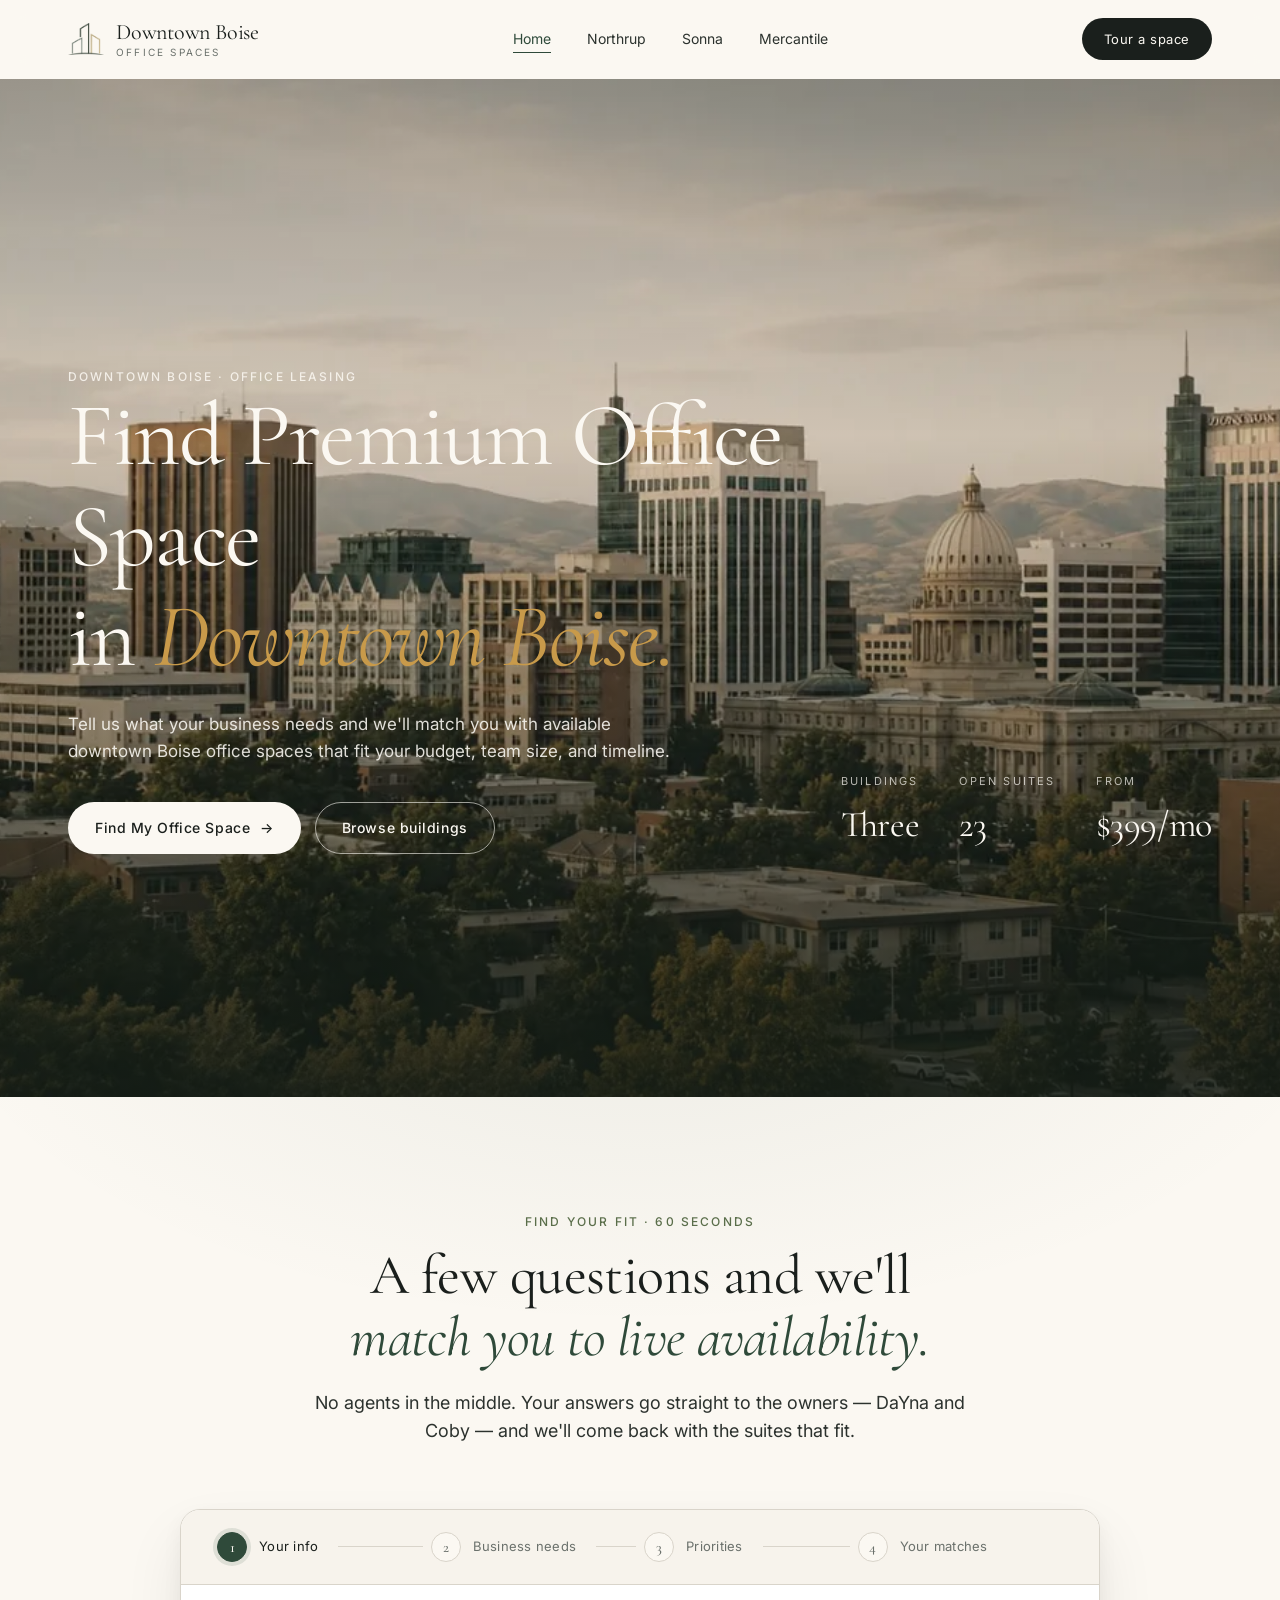
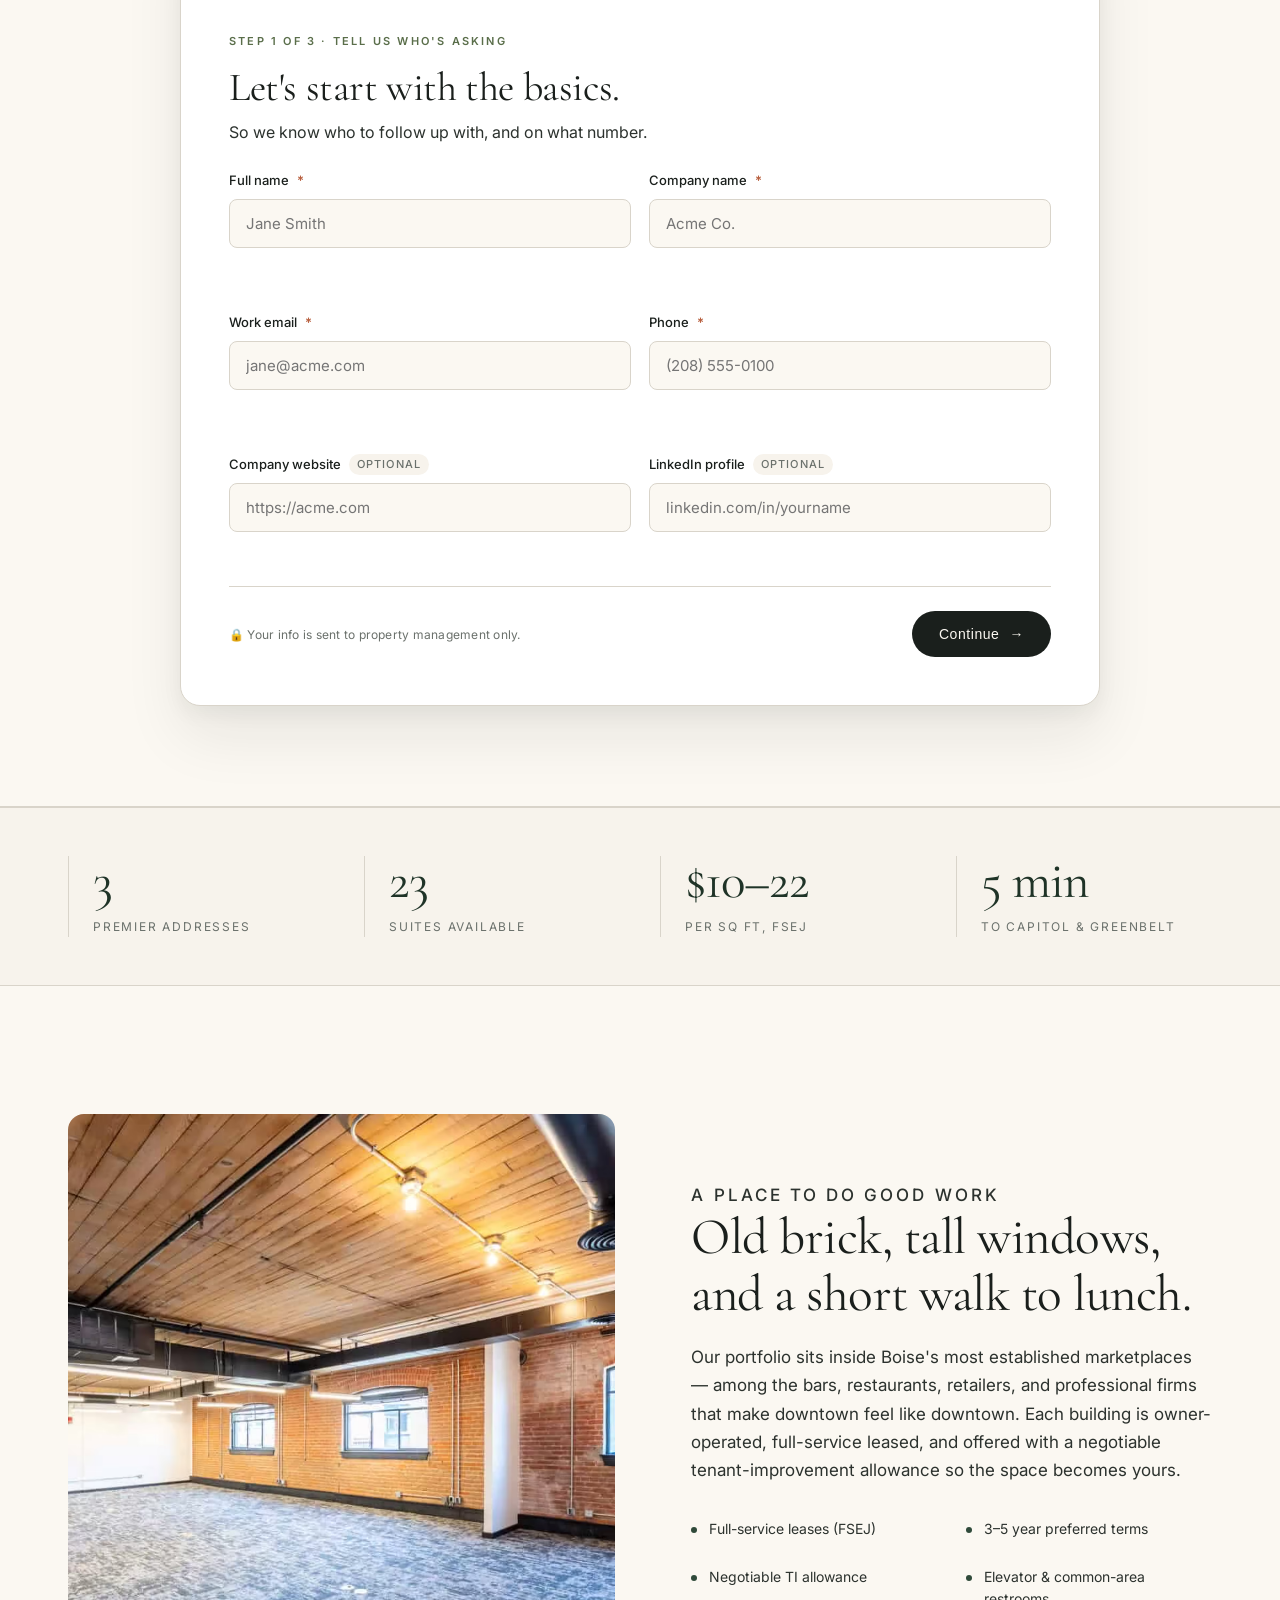
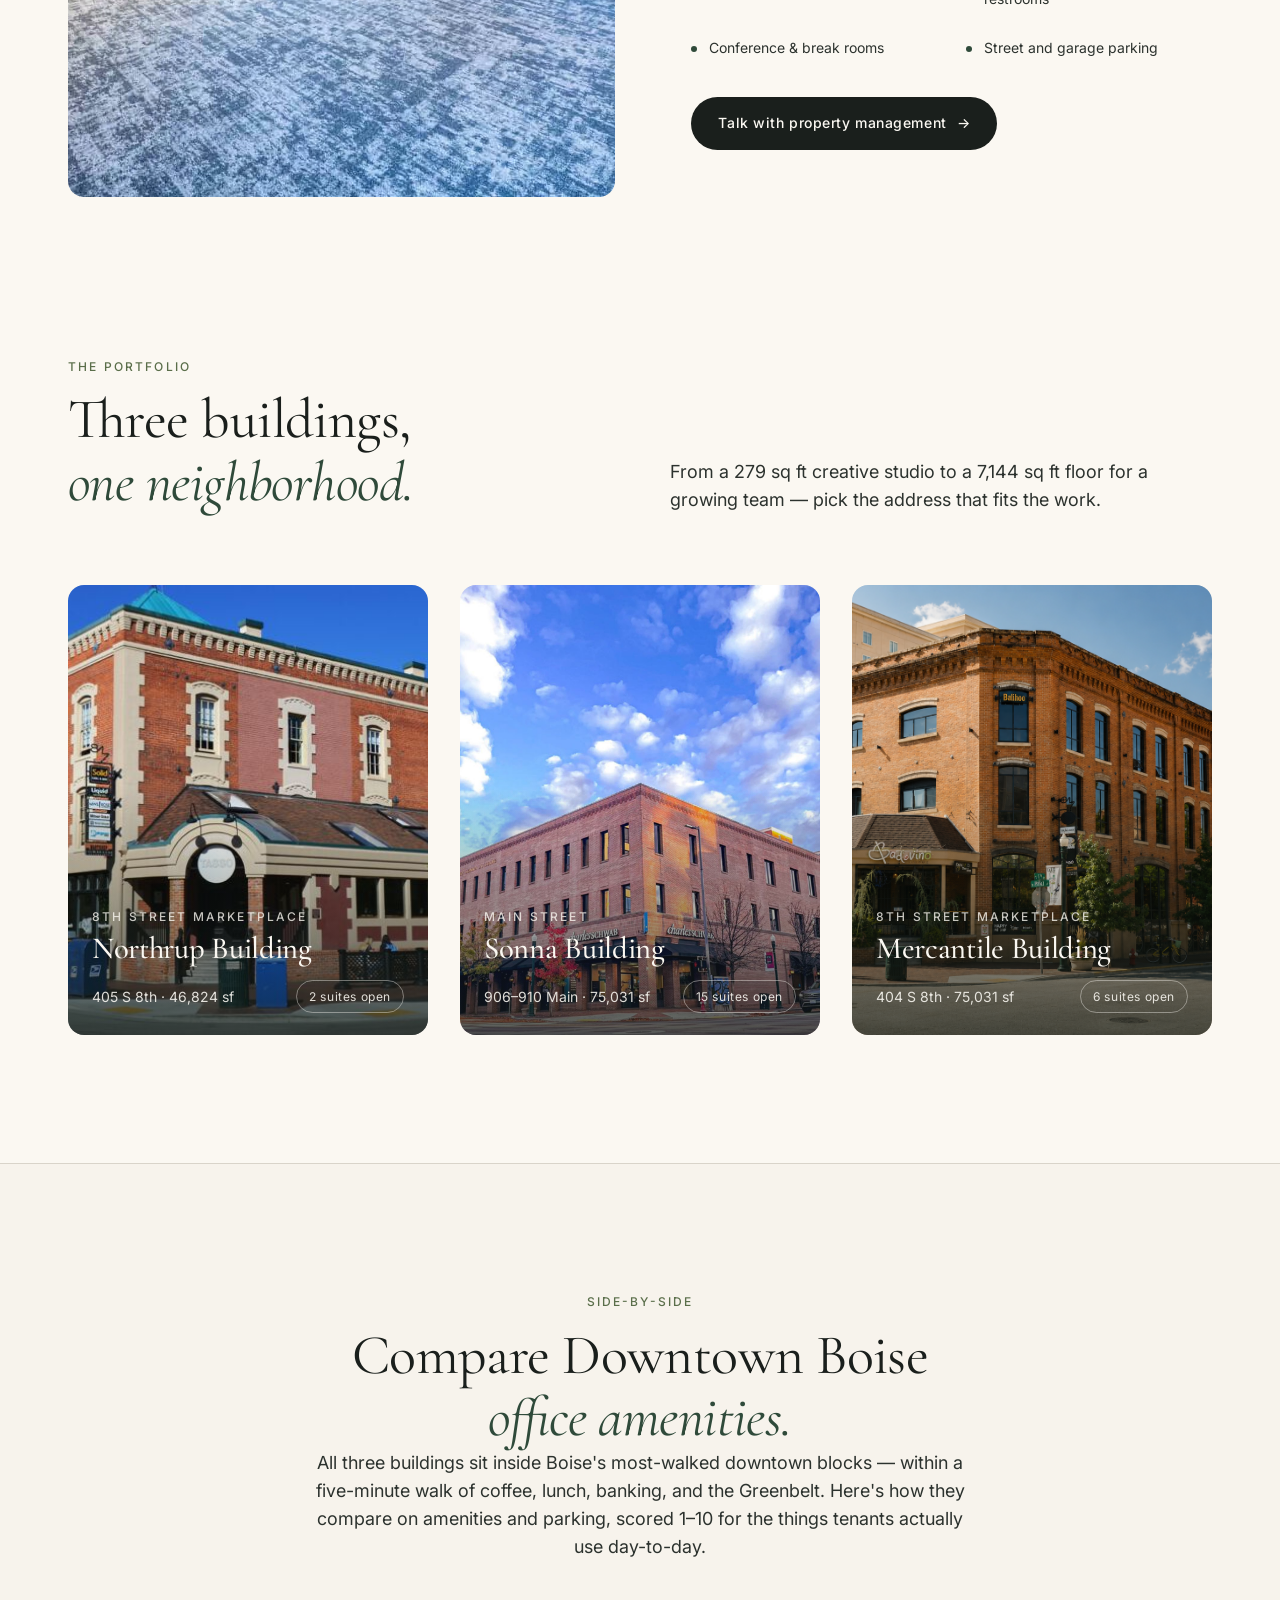
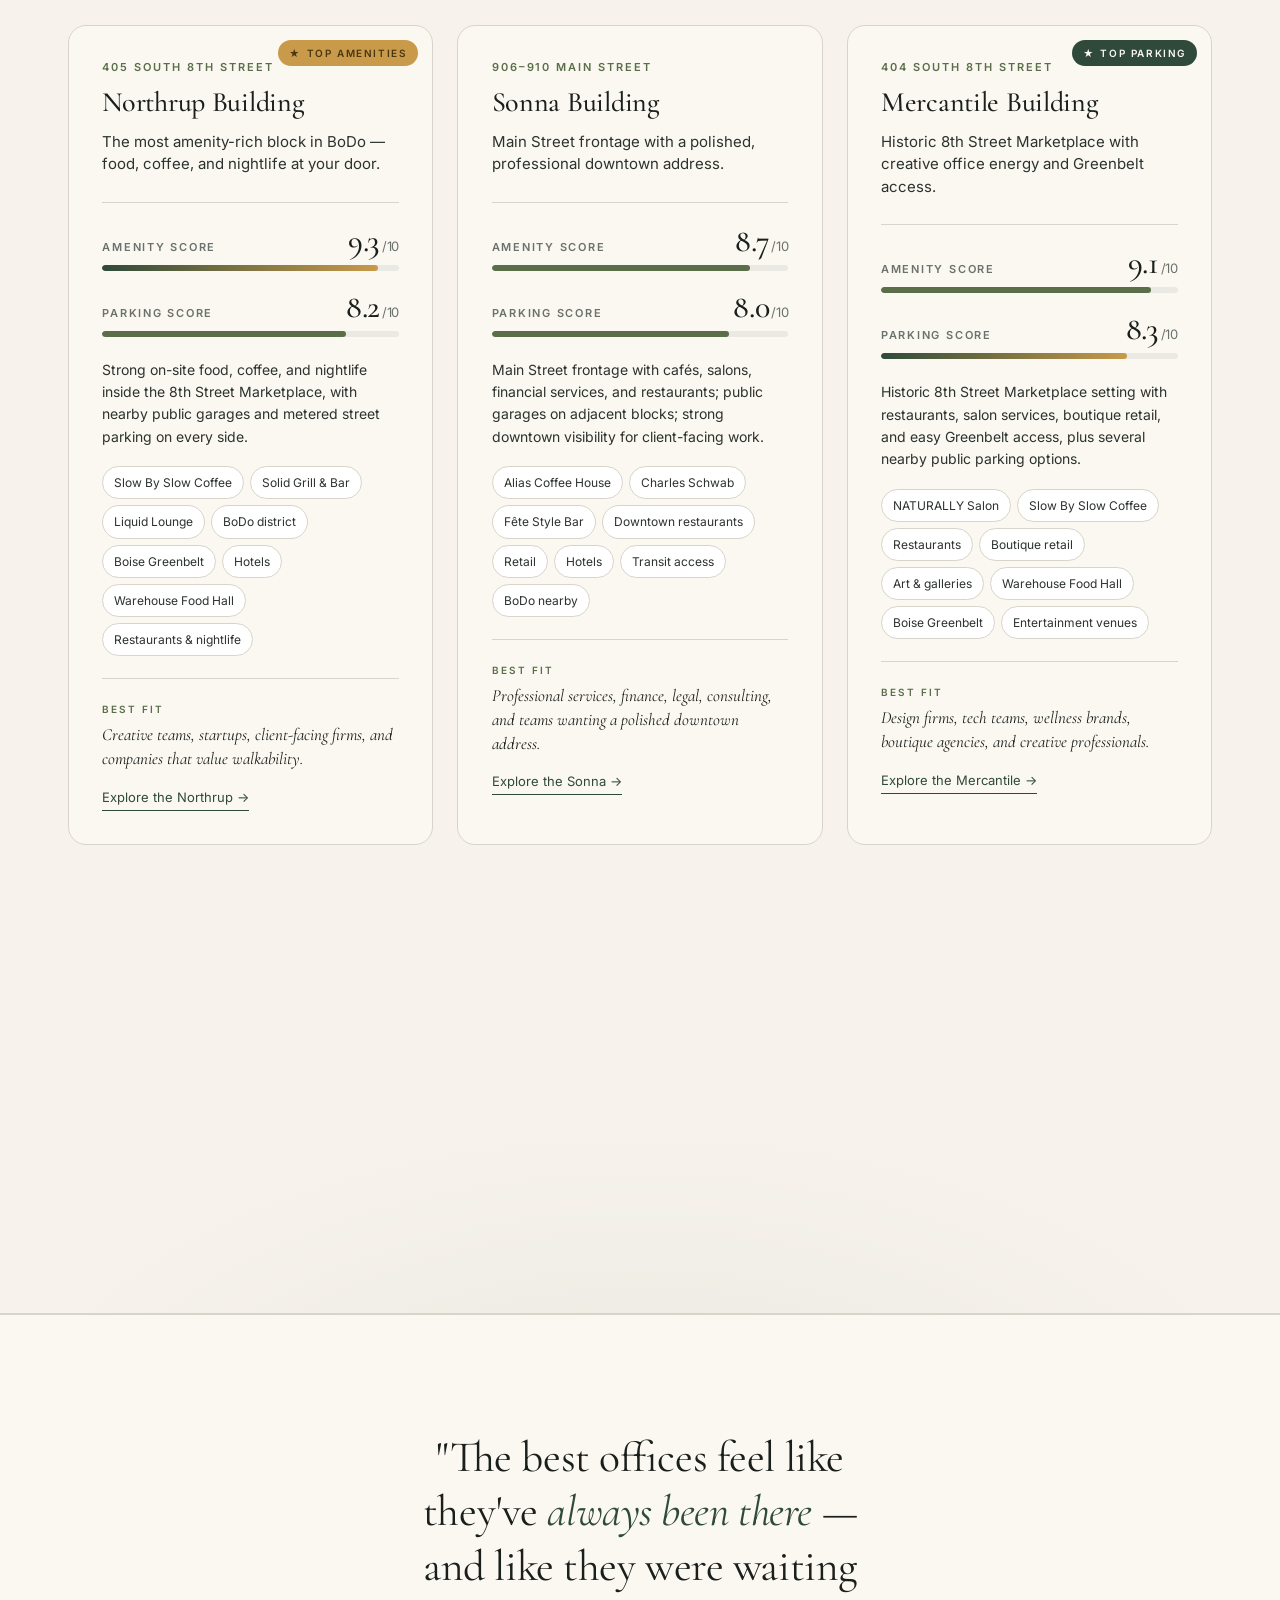
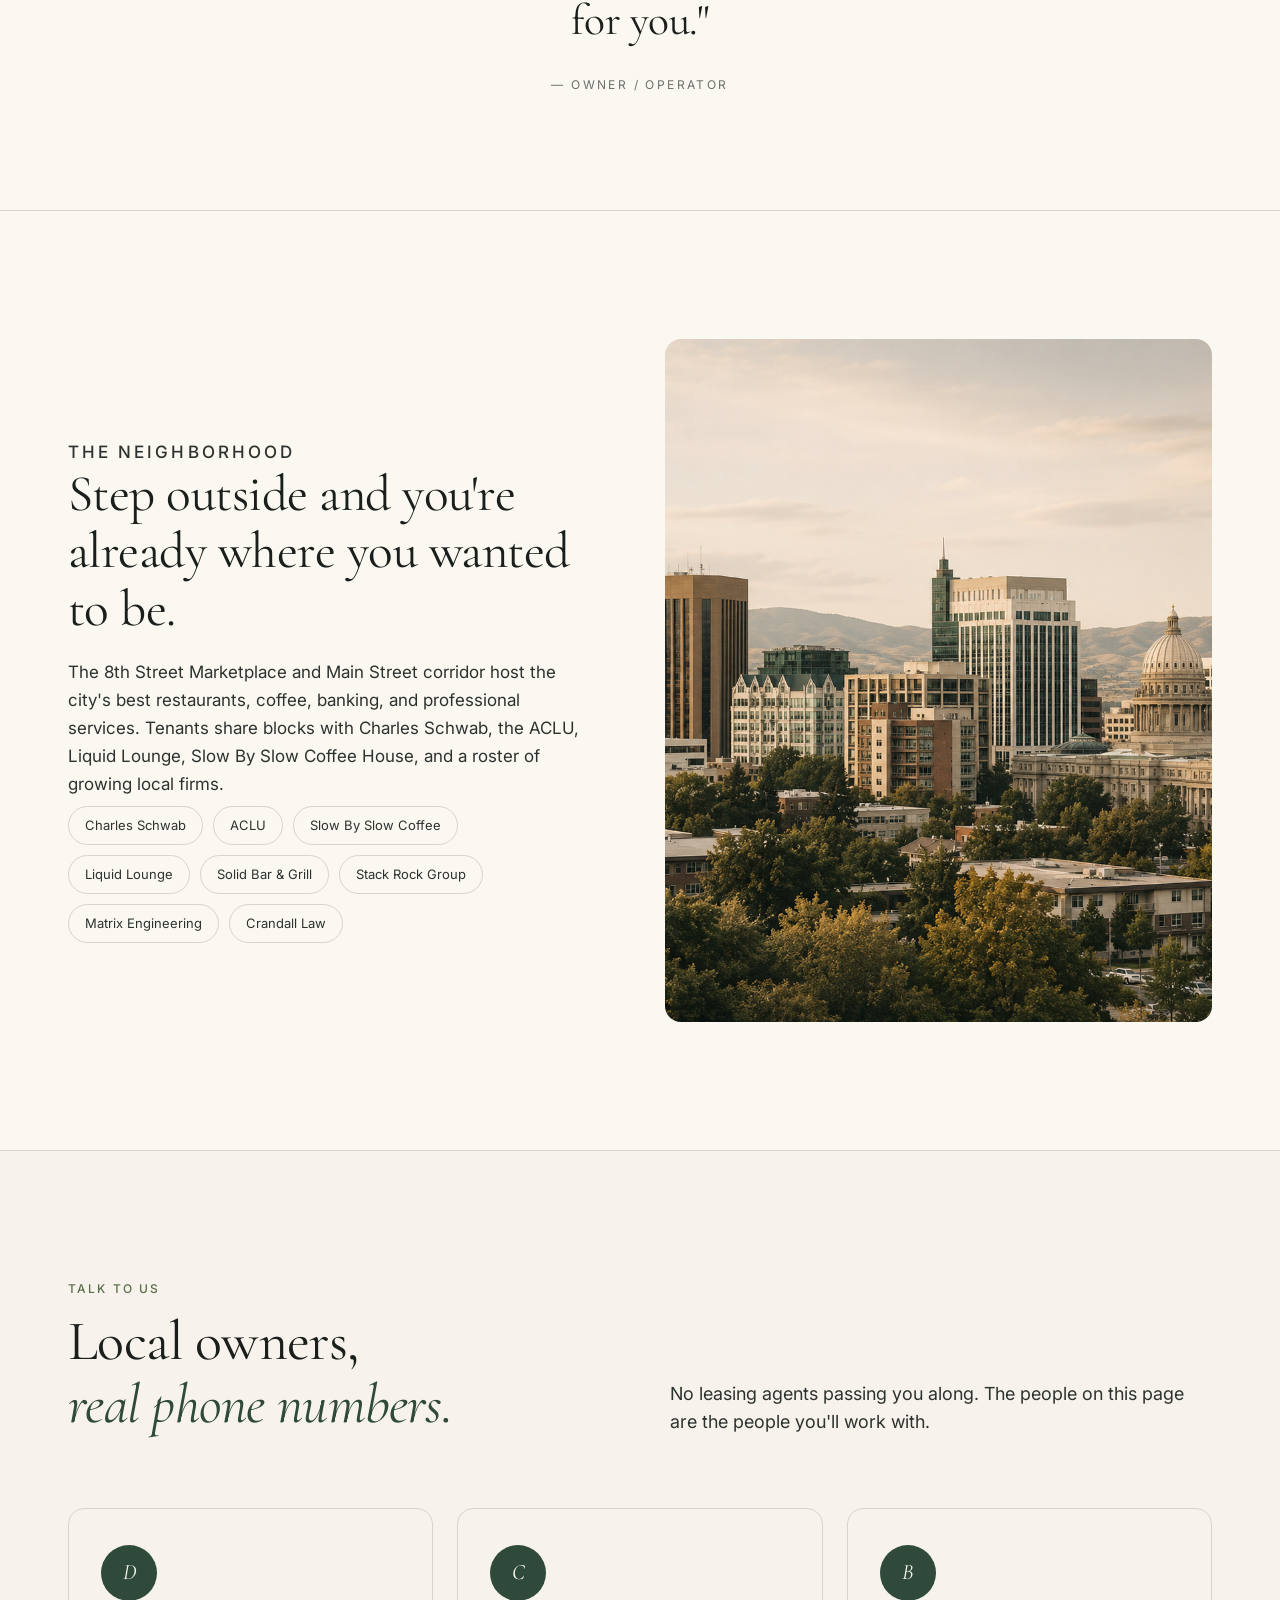
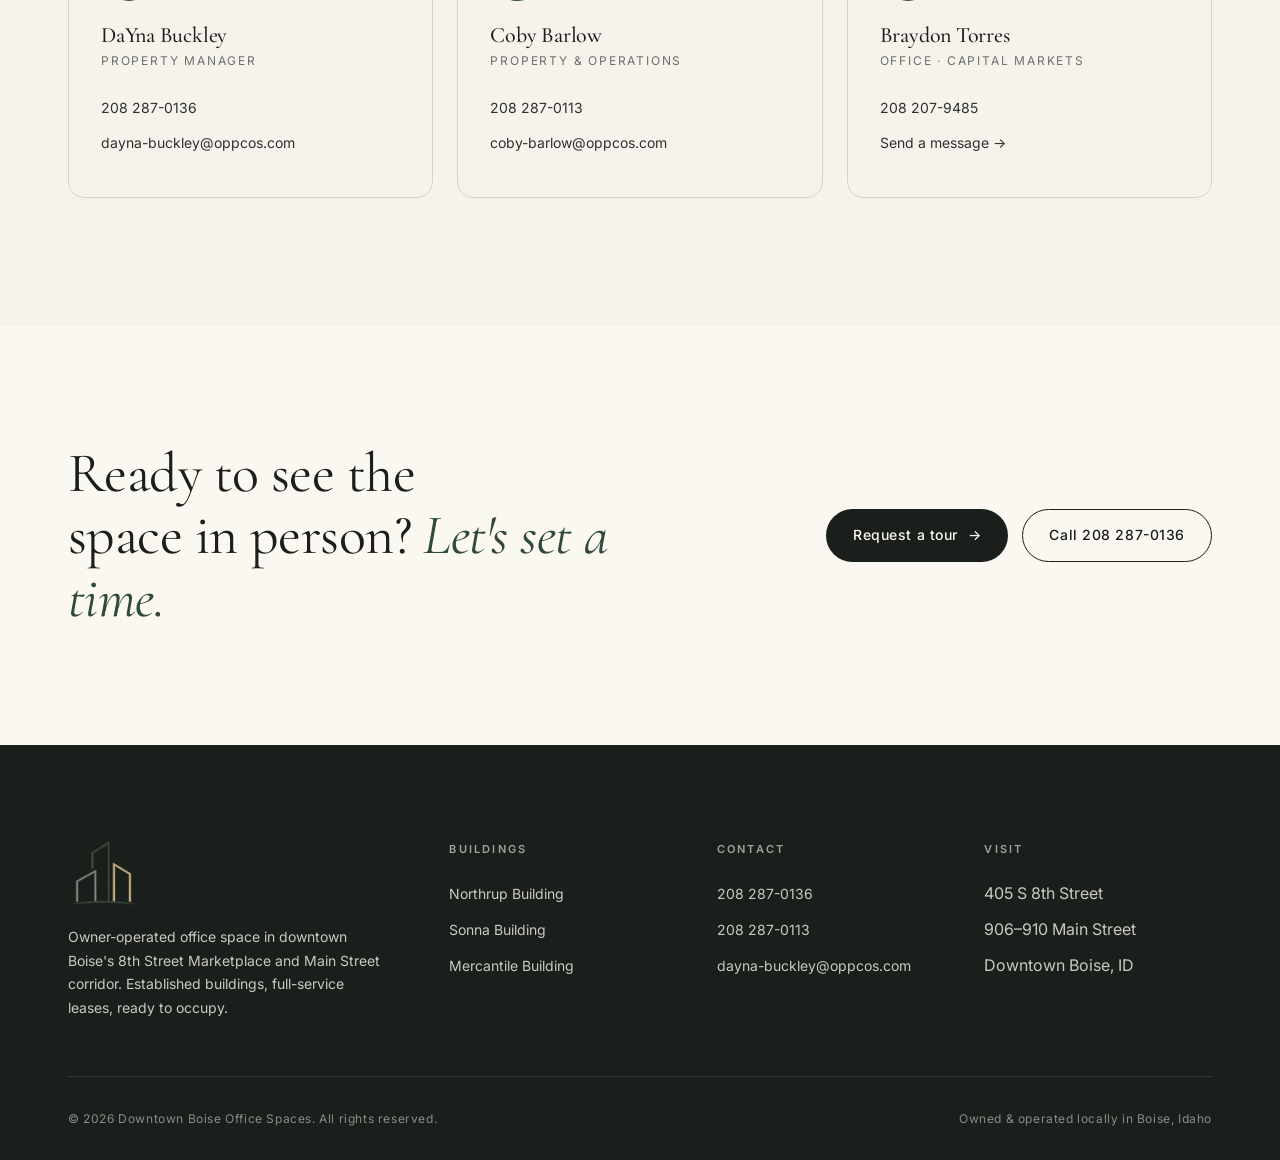
==== index.html @ 98315b89 "Footer logo: swap wordmark for three-building Icon mark Updates all 5 pages to use Icon.png in the f" ====
<!doctype html>
<html lang="en">
<head>
<meta charset="utf-8" />
<meta name="viewport" content="width=device-width, initial-scale=1" />
<!-- Google Tag Manager -->
<script>(function(w,d,s,l,i){w[l]=w[l]||[];w[l].push({'gtm.start':
new Date().getTime(),event:'gtm.js'});var f=d.getElementsByTagName(s)[0],
j=d.createElement(s),dl=l!='dataLayer'?'&l='+l:'';j.async=true;j.src=
'https://www.googletagmanager.com/gtm.js?id='+i+dl;f.parentNode.insertBefore(j,f);
})(window,document,'script','dataLayer','GTM-NM59DJMZ');</script>
<!-- End Google Tag Manager -->
<title>Find Premium Office Space in Downtown Boise</title>
<meta name="description" content="Tell us what your business needs and we'll match you with available downtown Boise office spaces that fit your budget, team size, and timeline. Northrup, Sonna, and Mercantile Buildings." />
<link rel="preconnect" href="https://fonts.googleapis.com" />
<link rel="preconnect" href="https://fonts.gstatic.com" crossorigin />
<link href="https://fonts.googleapis.com/css2?family=Cormorant+Garamond:ital,wght@0,400;0,500;0,600;1,400;1,500&family=Inter:wght@400;500;600&display=swap" rel="stylesheet" />
<link rel="stylesheet" href="styles.css" />
<link rel="icon" type="image/png" href="Brand%20Assets/Icon.png" />
<link rel="apple-touch-icon" href="Brand%20Assets/Icon.png" />
</head>
<body>
<!-- Google Tag Manager (noscript) -->
<noscript><iframe src="https://www.googletagmanager.com/ns.html?id=GTM-NM59DJMZ"
height="0" width="0" style="display:none;visibility:hidden"></iframe></noscript>
<!-- End Google Tag Manager (noscript) -->

<header class="nav" id="nav">
  <div class="container nav-inner">
    <a class="brand" href="index.html" aria-label="Downtown Boise Office Spaces — home">
      <img class="brand-icon" src="Brand%20Assets/Icon.png" alt="" />
      <span class="brand-text">
        Downtown Boise
        <small>Office Spaces</small>
      </span>
    </a>
    <nav>
      <ul class="nav-links">
        <li><a href="index.html" class="active">Home</a></li>
        <li><a href="northrup.html">Northrup</a></li>
        <li><a href="sonna.html">Sonna</a></li>
        <li><a href="mercantile.html">Mercantile</a></li>
      </ul>
    </nav>
    <a class="nav-cta" href="contact.html">Tour a space</a>
    <button class="nav-toggle" aria-label="Toggle menu" id="navToggle"><span></span></button>
  </div>
</header>

<!-- Hero -->
<section class="hero" aria-label="Introduction" data-frame-count="192">
  <canvas class="hero-canvas" id="heroCanvas" aria-hidden="true"></canvas>
  <div class="hero-overlay" aria-hidden="true"></div>
  <div class="container hero-inner">
    <p class="eyebrow reveal">Downtown Boise · Office Leasing</p>
    <h1 class="display reveal delay-1">Find Premium Office Space<br>in <em>Downtown Boise.</em></h1>
    <p class="hero-lede reveal delay-2">Tell us what your business needs and we'll match you with available downtown Boise office spaces that fit your budget, team size, and timeline.</p>
    <div class="hero-actions reveal delay-3">
      <a class="btn btn-light" href="#qualify" id="heroFindCta">Find My Office Space <span class="arrow">→</span></a>
      <a class="btn btn-ghost" style="color:var(--cream); border-color:rgba(251,248,242,.6);" href="#properties">Browse buildings</a>
    </div>
    <div class="hero-meta">
      <div class="hero-meta-item"><small>Buildings</small><strong>Three</strong></div>
      <div class="hero-meta-item"><small>Open suites</small><strong>23</strong></div>
      <div class="hero-meta-item"><small>From</small><strong>$399/mo</strong></div>
    </div>
  </div>
</section>

<!-- Qualification wizard -->
<section id="qualify" class="qualify" aria-label="Find your office space">
  <div class="container">

    <header class="qualify-head reveal">
      <p class="eyebrow">Find your fit · 60 seconds</p>
      <h2 class="section-title">A few questions and we'll<br><em>match you to live availability.</em></h2>
      <p class="lede" style="margin-top:20px;">No agents in the middle. Your answers go straight to the owners — DaYna and Coby — and we'll come back with the suites that fit.</p>
    </header>

    <div class="wizard reveal delay-1" id="wizard" data-current="1">
      <!-- Progress -->
      <ol class="wizard-progress" aria-label="Form progress">
        <li class="step active" data-step="1"><span class="step-num">1</span><span class="step-label">Your info</span></li>
        <li class="step" data-step="2"><span class="step-num">2</span><span class="step-label">Business needs</span></li>
        <li class="step" data-step="3"><span class="step-num">3</span><span class="step-label">Priorities</span></li>
        <li class="step" data-step="4"><span class="step-num">4</span><span class="step-label">Your matches</span></li>
      </ol>

      <form class="wizard-form" id="qualifyForm" novalidate autocomplete="on">

        <!-- Honeypot — must stay empty -->
        <div aria-hidden="true" class="honeypot">
          <label>Company fax (leave blank)
            <input type="text" name="company_fax" tabindex="-1" autocomplete="off" />
          </label>
        </div>

        <!-- ====== STEP 1 — Contact ====== -->
        <fieldset class="panel active" data-panel="1">
          <legend class="panel-legend">Step 1 of 3 · Tell us who's asking</legend>
          <h3 class="panel-title">Let's start with the basics.</h3>
          <p class="panel-sub">So we know who to follow up with, and on what number.</p>

          <div class="form-row">
            <div class="field">
              <label for="q_name">Full name <span class="req">*</span></label>
              <input id="q_name" name="name" type="text" required autocomplete="name" placeholder="Jane Smith" />
              <span class="err" data-err-for="name"></span>
            </div>
            <div class="field">
              <label for="q_company">Company name <span class="req">*</span></label>
              <input id="q_company" name="company" type="text" required autocomplete="organization" placeholder="Acme Co." />
              <span class="err" data-err-for="company"></span>
            </div>
          </div>

          <div class="form-row">
            <div class="field">
              <label for="q_email">Work email <span class="req">*</span></label>
              <input id="q_email" name="email" type="email" required autocomplete="email" placeholder="jane@acme.com" />
              <span class="err" data-err-for="email"></span>
            </div>
            <div class="field">
              <label for="q_phone">Phone <span class="req">*</span></label>
              <input id="q_phone" name="phone" type="tel" required autocomplete="tel" placeholder="(208) 555-0100" />
              <span class="err" data-err-for="phone"></span>
            </div>
          </div>

          <div class="form-row">
            <div class="field">
              <label for="q_website">Company website <span class="opt">optional</span></label>
              <input id="q_website" name="website" type="url" autocomplete="url" placeholder="https://acme.com" />
            </div>
            <div class="field">
              <label for="q_linkedin">LinkedIn profile <span class="opt">optional</span></label>
              <input id="q_linkedin" name="linkedin" type="url" placeholder="linkedin.com/in/yourname" />
            </div>
          </div>

          <nav class="wizard-nav">
            <span class="trust">🔒 Your info is sent to property management only.</span>
            <button type="button" class="btn btn-primary" data-next>Continue <span class="arrow">→</span></button>
          </nav>
        </fieldset>

        <!-- ====== STEP 2 — Business needs ====== -->
        <fieldset class="panel" data-panel="2">
          <legend class="panel-legend">Step 2 of 3 · The space you need</legend>
          <h3 class="panel-title">What's the team looking for?</h3>
          <p class="panel-sub">These answers shape the suites we recommend.</p>

          <div class="form-row">
            <div class="field">
              <label for="q_industry">What best describes your business? <span class="req">*</span></label>
              <select id="q_industry" name="industry" required>
                <option value="">Choose one…</option>
                <option>Professional services</option>
                <option>Technology / Startup</option>
                <option>Legal</option>
                <option>Finance / Insurance</option>
                <option>Healthcare</option>
                <option>Marketing / Creative</option>
                <option>Real estate</option>
                <option>Non-profit</option>
                <option>Government</option>
                <option>Other</option>
              </select>
              <span class="err" data-err-for="industry"></span>
            </div>
            <div class="field">
              <label for="q_employees">Employees needing space <span class="req">*</span></label>
              <input id="q_employees" name="employees" type="number" min="1" max="500" required placeholder="e.g. 8" />
              <span class="err" data-err-for="employees"></span>
            </div>
          </div>

          <div class="field">
            <label>When are you looking to move? <span class="req">*</span></label>
            <div class="chip-group" data-chips="moveIn" role="radiogroup" aria-label="Move-in timeline">
              <button type="button" class="chip" data-value="asap">ASAP</button>
              <button type="button" class="chip" data-value="30">Within 30 days</button>
              <button type="button" class="chip" data-value="60">Within 60 days</button>
              <button type="button" class="chip" data-value="90">Within 90 days</button>
              <button type="button" class="chip" data-value="180">3–6 months</button>
              <button type="button" class="chip" data-value="future">Just exploring</button>
            </div>
            <input type="hidden" name="moveIn" required />
            <span class="err" data-err-for="moveIn"></span>
          </div>

          <div class="field">
            <label>Monthly budget range <span class="req">*</span></label>
            <div class="chip-group" data-chips="budget" role="radiogroup" aria-label="Budget range">
              <button type="button" class="chip" data-value="under1000" data-max="1000">Under $1,000</button>
              <button type="button" class="chip" data-value="1000-2000" data-max="2000">$1,000 – $2,000</button>
              <button type="button" class="chip" data-value="2000-3000" data-max="3000">$2,000 – $3,000</button>
              <button type="button" class="chip" data-value="3000-5000" data-max="5000">$3,000 – $5,000</button>
              <button type="button" class="chip" data-value="5000plus" data-max="99999">$5,000+</button>
            </div>
            <input type="hidden" name="budget" required />
            <span class="err" data-err-for="budget"></span>
          </div>

          <div class="field">
            <label>Preferred office size</label>
            <div class="chip-group" data-chips="size" role="radiogroup" aria-label="Office size">
              <button type="button" class="chip" data-value="under500">Under 500 SF</button>
              <button type="button" class="chip" data-value="500-1000">500 – 1,000 SF</button>
              <button type="button" class="chip" data-value="1000-2000">1,000 – 2,000 SF</button>
              <button type="button" class="chip" data-value="2000plus">2,000+ SF</button>
              <button type="button" class="chip" data-value="flex">Flexible</button>
            </div>
            <input type="hidden" name="size" />
          </div>

          <div class="form-row">
            <div class="field">
              <label>Have you leased commercial office space before? <span class="req">*</span></label>
              <div class="chip-group" data-chips="experience" role="radiogroup">
                <button type="button" class="chip" data-value="yes">Yes</button>
                <button type="button" class="chip" data-value="no">First time</button>
              </div>
              <input type="hidden" name="experience" required />
              <span class="err" data-err-for="experience"></span>
            </div>

            <div class="field">
              <label>Prepared to sign within 90 days? <span class="req">*</span></label>
              <div class="chip-group" data-chips="readyToSign" role="radiogroup">
                <button type="button" class="chip" data-value="yes">Yes</button>
                <button type="button" class="chip" data-value="maybe">Maybe</button>
                <button type="button" class="chip" data-value="no">Still exploring</button>
              </div>
              <input type="hidden" name="readyToSign" required />
              <span class="err" data-err-for="readyToSign"></span>
            </div>
          </div>

          <nav class="wizard-nav">
            <button type="button" class="btn btn-ghost" data-prev>← Back</button>
            <button type="button" class="btn btn-primary" data-next>Continue <span class="arrow">→</span></button>
          </nav>
        </fieldset>

        <!-- ====== STEP 3 — Priorities ====== -->
        <fieldset class="panel" data-panel="3">
          <legend class="panel-legend">Step 3 of 3 · What matters most</legend>
          <h3 class="panel-title">What are your top priorities?</h3>
          <p class="panel-sub">Pick as many as apply — we'll weight your recommendations.</p>

          <div class="priority-grid" data-priorities>
            <label class="priority"><input type="checkbox" name="priorities" value="downtown" /><span>Downtown location</span></label>
            <label class="priority"><input type="checkbox" name="priorities" value="parking" /><span>Parking</span></label>
            <label class="priority"><input type="checkbox" name="priorities" value="accessibility" /><span>Client accessibility</span></label>
            <label class="priority"><input type="checkbox" name="priorities" value="image" /><span>Professional image</span></label>
            <label class="priority"><input type="checkbox" name="priorities" value="flex" /><span>Flexible lease terms</span></label>
            <label class="priority"><input type="checkbox" name="priorities" value="price" /><span>Price</span></label>
            <label class="priority"><input type="checkbox" name="priorities" value="movein" /><span>Move-in ready</span></label>
            <label class="priority"><input type="checkbox" name="priorities" value="collab" /><span>Team collaboration</span></label>
          </div>

          <nav class="wizard-nav">
            <button type="button" class="btn btn-ghost" data-prev>← Back</button>
            <button type="submit" class="btn btn-primary" id="qualifySubmit">Find my matches <span class="arrow">→</span></button>
          </nav>
        </fieldset>

        <!-- ====== STEP 4 — Results ====== -->
        <fieldset class="panel" data-panel="4">
          <legend class="panel-legend">Your matches</legend>
          <div class="results-head">
            <h3 class="panel-title" id="resultsTitle">Here's what's open and within your budget.</h3>
            <p class="panel-sub" id="resultsSub">A copy is on the way to your inbox. We'll be in touch shortly.</p>
            <div class="lead-status" id="leadStatusBadge" hidden></div>
          </div>

          <div class="match-grid" id="matchGrid" aria-live="polite"></div>

          <div class="results-cta">
            <a class="btn btn-primary" id="ctaTour" href="#">Schedule a tour <span class="arrow">→</span></a>
            <a class="btn btn-ghost" id="ctaSheet" href="#">Request pricing sheet</a>
            <a class="btn btn-ghost" href="tel:+12082870136">Speak with leasing · 208 287-0136</a>
          </div>

          <nav class="wizard-nav" style="margin-top:32px;">
            <button type="button" class="btn btn-ghost" id="restartBtn">Start over</button>
            <span class="trust" id="leadMeta"></span>
          </nav>
        </fieldset>

      </form>
    </div>
  </div>
</section>

<!-- Stats -->
<section class="stats" aria-label="At a glance" style="padding-top:48px; padding-bottom:48px;">
  <div class="container">
    <div class="stats-grid">
      <div class="stat reveal"><span class="stat-value">3</span><span class="stat-label">Premier addresses</span></div>
      <div class="stat reveal delay-1"><span class="stat-value">23</span><span class="stat-label">Suites available</span></div>
      <div class="stat reveal delay-2"><span class="stat-value">$10–22</span><span class="stat-label">Per sq ft, FSEJ</span></div>
      <div class="stat reveal delay-3"><span class="stat-value">5 min</span><span class="stat-label">To Capitol &amp; Greenbelt</span></div>
    </div>
  </div>
</section>

<!-- Intro feature -->
<section>
  <div class="container">
    <div class="feature">
      <div class="feature-img reveal">
        <img src="Brand%20Assets/Mercantile/Suite%20300B/DowntownBoiseOffices-57-1536x1024.avif" alt="A polished private office inside one of the downtown Boise buildings" />
      </div>
      <div class="feature-copy reveal delay-1">
        <p class="eyebrow">A place to do good work</p>
        <h2>Old brick, tall windows,<br>and a short walk to lunch.</h2>
        <p>Our portfolio sits inside Boise's most established marketplaces — among the bars, restaurants, retailers, and professional firms that make downtown feel like downtown. Each building is owner-operated, full-service leased, and offered with a negotiable tenant-improvement allowance so the space becomes yours.</p>
        <ul class="amenities" aria-label="What we offer">
          <li>Full-service leases (FSEJ)</li>
          <li>3–5 year preferred terms</li>
          <li>Negotiable TI allowance</li>
          <li>Elevator &amp; common-area restrooms</li>
          <li>Conference &amp; break rooms</li>
          <li>Street and garage parking</li>
        </ul>
        <div style="margin-top:32px;">
          <a class="btn btn-primary" href="contact.html">Talk with property management <span class="arrow">→</span></a>
        </div>
      </div>
    </div>
  </div>
</section>

<!-- Properties -->
<section id="properties" style="padding-top:32px;">
  <div class="container">
    <header class="section-head">
      <div class="reveal">
        <p class="eyebrow">The Portfolio</p>
        <h2 class="section-title">Three buildings,<br><em>one neighborhood.</em></h2>
      </div>
      <p class="lede reveal delay-1">From a 279 sq ft creative studio to a 7,144 sq ft floor for a growing team — pick the address that fits the work.</p>
    </header>

    <div class="properties-grid">
      <a class="property-card reveal" href="northrup.html">
        <div class="img-wrap">
          <img src="Brand%20Assets/Northrup/Hero%20Northrup.jpg" alt="The Northrup Building at the 8th Street Marketplace" loading="lazy" />
        </div>
        <div class="meta">
          <p class="eyebrow">8th Street Marketplace</p>
          <h3>Northrup Building</h3>
          <div class="row">
            <span>405 S 8th · 46,824 sf</span>
            <span class="pill">2 suites open</span>
          </div>
        </div>
      </a>

      <a class="property-card reveal delay-1" href="sonna.html">
        <div class="img-wrap">
          <img src="Brand%20Assets/Sonna/Hero%20Sonna.jpg" alt="The Sonna Building on Main Street" loading="lazy" />
        </div>
        <div class="meta">
          <p class="eyebrow">Main Street</p>
          <h3>Sonna Building</h3>
          <div class="row">
            <span>906–910 Main · 75,031 sf</span>
            <span class="pill">15 suites open</span>
          </div>
        </div>
      </a>

      <a class="property-card reveal delay-2" href="mercantile.html">
        <div class="img-wrap">
          <img src="Brand%20Assets/Mercantile/Hero%20Mercantile.jpg" alt="The Mercantile Building at the 8th Street Marketplace" loading="lazy" />
        </div>
        <div class="meta">
          <p class="eyebrow">8th Street Marketplace</p>
          <h3>Mercantile Building</h3>
          <div class="row">
            <span>404 S 8th · 75,031 sf</span>
            <span class="pill">6 suites open</span>
          </div>
        </div>
      </a>
    </div>
  </div>
</section>

<!-- Amenities & Building Scores -->
<section id="amenities" class="amenities-compare" aria-labelledby="amenitiesHeading">
  <div class="container">
    <header class="compare-head reveal">
      <p class="eyebrow">Side-by-side</p>
      <h2 id="amenitiesHeading" class="section-title">Compare Downtown Boise<br><em>office amenities.</em></h2>
      <p class="lede">All three buildings sit inside Boise's most-walked downtown blocks — within a five-minute walk of coffee, lunch, banking, and the Greenbelt. Here's how they compare on amenities and parking, scored 1–10 for the things tenants actually use day-to-day.</p>
    </header>

    <div class="compare-grid" id="compareGrid" role="list" aria-label="Building amenity comparison">
      <!-- Cards rendered from BUILDINGS_COMPARE data in script.js -->
    </div>

    <aside class="compare-cta reveal" aria-label="Choose a space">
      <h3>Want help choosing the right downtown Boise office?</h3>
      <p>Tell us your team size, budget, and timeline — we'll match you to live availability across all three buildings.</p>
      <a class="btn btn-primary" href="#qualify">Compare Available Spaces <span class="arrow">→</span></a>
    </aside>
  </div>
</section>

<!-- Pull quote -->
<section class="pull">
  <div class="container">
    <blockquote class="reveal">
      "The best offices feel like they've <em>always been there</em> — and like they were waiting for you."
    </blockquote>
    <cite class="reveal delay-1">— Owner / Operator</cite>
  </div>
</section>

<!-- Neighborhood -->
<section>
  <div class="container">
    <div class="feature reverse">
      <div class="feature-img reveal">
        <img src="Brand%20Assets/cityscape.png" alt="Downtown Boise skyline with the Capitol dome and foothills" />
      </div>
      <div class="feature-copy reveal delay-1">
        <p class="eyebrow">The Neighborhood</p>
        <h2>Step outside and you're<br>already where you wanted to be.</h2>
        <p>The 8th Street Marketplace and Main Street corridor host the city's best restaurants, coffee, banking, and professional services. Tenants share blocks with Charles Schwab, the ACLU, Liquid Lounge, Slow By Slow Coffee House, and a roster of growing local firms.</p>
        <div class="cotenants" aria-label="Notable co-tenants">
          <span>Charles Schwab</span>
          <span>ACLU</span>
          <span>Slow By Slow Coffee</span>
          <span>Liquid Lounge</span>
          <span>Solid Bar &amp; Grill</span>
          <span>Stack Rock Group</span>
          <span>Matrix Engineering</span>
          <span>Crandall Law</span>
        </div>
      </div>
    </div>
  </div>
</section>

<!-- Team -->
<section style="background:var(--paper); border-top:1px solid var(--line);">
  <div class="container">
    <header class="section-head">
      <div class="reveal">
        <p class="eyebrow">Talk to us</p>
        <h2 class="section-title">Local owners,<br><em>real phone numbers.</em></h2>
      </div>
      <p class="lede reveal delay-1">No leasing agents passing you along. The people on this page are the people you'll work with.</p>
    </header>
    <div class="team-grid">
      <div class="team-card reveal">
        <div class="avatar">D</div>
        <h4>DaYna Buckley</h4>
        <span class="role">Property Manager</span>
        <ul class="contact-list">
          <li><a href="tel:+12082870136">208 287-0136</a></li>
          <li><a href="mailto:dayna-buckley@oppcos.com">dayna-buckley@oppcos.com</a></li>
        </ul>
      </div>
      <div class="team-card reveal delay-1">
        <div class="avatar">C</div>
        <h4>Coby Barlow</h4>
        <span class="role">Property &amp; Operations</span>
        <ul class="contact-list">
          <li><a href="tel:+12082870113">208 287-0113</a></li>
          <li><a href="mailto:coby-barlow@oppcos.com">coby-barlow@oppcos.com</a></li>
        </ul>
      </div>
      <div class="team-card reveal delay-2">
        <div class="avatar">B</div>
        <h4>Braydon Torres</h4>
        <span class="role">Office · Capital Markets</span>
        <ul class="contact-list">
          <li><a href="tel:+12082079485">208 207-9485</a></li>
          <li><a href="contact.html">Send a message →</a></li>
        </ul>
      </div>
    </div>
  </div>
</section>

<!-- CTA strip -->
<section style="padding:clamp(72px,9vw,120px) 0;">
  <div class="container" style="display:grid; grid-template-columns:1.2fr 1fr; gap:48px; align-items:center;">
    <h2 class="section-title reveal" style="margin:0;">Ready to see the<br>space in person? <em>Let's set a time.</em></h2>
    <div class="reveal delay-1" style="display:flex; gap:14px; flex-wrap:wrap; justify-self:end;">
      <a href="contact.html" class="btn btn-primary">Request a tour <span class="arrow">→</span></a>
      <a href="tel:+12082870136" class="btn btn-ghost">Call 208 287-0136</a>
    </div>
  </div>
</section>

<!-- Footer -->
<footer class="footer">
  <div class="container">
    <div class="footer-grid">
      <div class="footer-brand">
        <a href="index.html" aria-label="Downtown Boise Office Spaces — home">
          <img class="footer-wordmark" src="Brand%20Assets/Icon.png" alt="Downtown Boise Office Spaces" />
        </a>
        <p>Owner-operated office space in downtown Boise's 8th Street Marketplace and Main Street corridor. Established buildings, full-service leases, ready to occupy.</p>
      </div>
      <div>
        <h5>Buildings</h5>
        <ul>
          <li><a href="northrup.html">Northrup Building</a></li>
          <li><a href="sonna.html">Sonna Building</a></li>
          <li><a href="mercantile.html">Mercantile Building</a></li>
        </ul>
      </div>
      <div>
        <h5>Contact</h5>
        <ul>
          <li><a href="tel:+12082870136">208 287-0136</a></li>
          <li><a href="tel:+12082870113">208 287-0113</a></li>
          <li><a href="mailto:dayna-buckley@oppcos.com">dayna-buckley@oppcos.com</a></li>
        </ul>
      </div>
      <div>
        <h5>Visit</h5>
        <ul>
          <li>405 S 8th Street</li>
          <li>906–910 Main Street</li>
          <li>Downtown Boise, ID</li>
        </ul>
      </div>
    </div>
    <div class="footer-bottom">
      <span>© <span id="year"></span> Downtown Boise Office Spaces. All rights reserved.</span>
      <span>Owned &amp; operated locally in Boise, Idaho</span>
    </div>
  </div>
</footer>

<script src="script.js"></script>
</body>
</html>
---- styles.css ----
/* ============================================
   Downtown Boise Office Spaces
   Design system + page styles
   ============================================ */

:root {
  /* Palette — sage/forest + warm sandstone, evokes Boise foothills */
  --ink: #1a1f1c;
  --ink-soft: #2c322e;
  --muted: #6b716c;
  --line: #d9d4ca;
  --paper: #f7f3ec;
  --paper-2: #efe9dc;
  --cream: #fbf8f2;
  --forest: #2f4a3a;
  --forest-deep: #1f3327;
  --moss: #5a6e4a;
  --terracotta: #b75d3c;
  --ochre: #c89a4a;
  --white: #ffffff;

  --shadow-sm: 0 1px 2px rgba(26, 31, 28, 0.06), 0 1px 3px rgba(26, 31, 28, 0.04);
  --shadow-md: 0 8px 24px rgba(26, 31, 28, 0.08), 0 2px 6px rgba(26, 31, 28, 0.05);
  --shadow-lg: 0 24px 48px rgba(26, 31, 28, 0.12), 0 8px 16px rgba(26, 31, 28, 0.06);

  --radius-sm: 4px;
  --radius: 8px;
  --radius-lg: 16px;

  --container: 1240px;
  --gutter: clamp(20px, 4vw, 48px);

  --font-display: "Cormorant Garamond", "Playfair Display", Georgia, serif;
  --font-body: "Inter", -apple-system, BlinkMacSystemFont, "Segoe UI", Roboto, sans-serif;
  --font-mono: "JetBrains Mono", ui-monospace, "SF Mono", Menlo, monospace;

  --ease: cubic-bezier(0.22, 1, 0.36, 1);
}

* { box-sizing: border-box; margin: 0; padding: 0; }

html { scroll-behavior: smooth; -webkit-text-size-adjust: 100%; }

body {
  font-family: var(--font-body);
  font-size: 16px;
  line-height: 1.6;
  color: var(--ink);
  background: var(--cream);
  font-feature-settings: "kern", "liga", "calt";
  -webkit-font-smoothing: antialiased;
  -moz-osx-font-smoothing: grayscale;
}

img { max-width: 100%; display: block; }
a { color: inherit; text-decoration: none; }

/* ---------- Typography ---------- */

h1, h2, h3, h4 {
  font-family: var(--font-display);
  font-weight: 500;
  letter-spacing: -0.01em;
  line-height: 1.12;
  color: var(--ink);
}

.eyebrow {
  font-family: var(--font-body);
  font-size: 12px;
  font-weight: 500;
  letter-spacing: 0.18em;
  text-transform: uppercase;
  color: var(--moss);
}

.display {
  font-size: clamp(48px, 7vw, 96px);
  font-weight: 400;
  letter-spacing: -0.02em;
}

.display em {
  font-style: italic;
  color: var(--forest);
  font-weight: 400;
}

h2.section-title {
  font-size: clamp(34px, 4.5vw, 56px);
  font-weight: 400;
  margin-top: 12px;
}

h2.section-title em { font-style: italic; color: var(--forest); }

.lede {
  font-size: clamp(18px, 1.4vw, 22px);
  line-height: 1.55;
  color: var(--ink-soft);
  max-width: 60ch;
}

/* ---------- Layout ---------- */

.container {
  max-width: var(--container);
  margin: 0 auto;
  padding-left: var(--gutter);
  padding-right: var(--gutter);
}

section { padding: clamp(72px, 10vw, 140px) 0; }

.grid { display: grid; gap: 32px; }
.grid-2 { grid-template-columns: repeat(2, 1fr); }
.grid-3 { grid-template-columns: repeat(3, 1fr); }
.grid-4 { grid-template-columns: repeat(4, 1fr); }
@media (max-width: 900px) {
  .grid-2, .grid-3, .grid-4 { grid-template-columns: 1fr; }
}

/* ---------- Nav ---------- */

.nav {
  position: sticky;
  top: 0;
  z-index: 100;
  background: rgba(251, 248, 242, 0.85);
  backdrop-filter: saturate(140%) blur(12px);
  -webkit-backdrop-filter: saturate(140%) blur(12px);
  border-bottom: 1px solid transparent;
  transition: border-color 0.3s var(--ease), background 0.3s var(--ease);
}
.nav.scrolled { border-bottom-color: var(--line); }

.nav-inner {
  display: flex;
  align-items: center;
  justify-content: space-between;
  height: 78px;
}

.brand {
  display: flex;
  align-items: center;
  gap: 12px;
  font-family: var(--font-display);
  font-size: 22px;
  letter-spacing: -0.01em;
  color: var(--ink);
}
.brand-mark {
  width: 36px;
  height: 36px;
  border-radius: 50%;
  background: var(--forest);
  display: grid;
  place-items: center;
  color: var(--cream);
  font-family: var(--font-display);
  font-style: italic;
  font-size: 18px;
}
.brand-icon {
  width: 36px;
  height: 36px;
  display: block;
  object-fit: contain;
  flex: 0 0 36px;
}
.footer-wordmark {
  display: block;
  height: 64px;
  width: auto;
  margin-bottom: 20px;
}
.brand-text { display: flex; flex-direction: column; line-height: 1.05; }
.brand-text small {
  font-family: var(--font-body);
  font-size: 10px;
  letter-spacing: 0.22em;
  text-transform: uppercase;
  color: var(--muted);
  margin-top: 3px;
}

.nav-links {
  display: flex;
  align-items: center;
  gap: 36px;
  list-style: none;
}
.nav-links a {
  font-size: 14px;
  color: var(--ink-soft);
  position: relative;
  padding: 6px 0;
  transition: color 0.2s var(--ease);
}
.nav-links a::after {
  content: "";
  position: absolute;
  left: 0; right: 100%;
  bottom: 0;
  height: 1px;
  background: var(--forest);
  transition: right 0.3s var(--ease);
}
.nav-links a:hover, .nav-links a.active { color: var(--forest); }
.nav-links a:hover::after, .nav-links a.active::after { right: 0; }

.nav-cta {
  padding: 11px 22px;
  background: var(--ink);
  color: var(--cream);
  border-radius: 999px;
  font-size: 13px;
  letter-spacing: 0.04em;
  transition: background 0.2s var(--ease), transform 0.2s var(--ease);
}
.nav-cta:hover { background: var(--forest); transform: translateY(-1px); }

.nav-toggle {
  display: none;
  width: 40px; height: 40px;
  border: 1px solid var(--line);
  border-radius: 50%;
  background: transparent;
  cursor: pointer;
  align-items: center;
  justify-content: center;
}
.nav-toggle span {
  display: block;
  width: 16px; height: 1.5px;
  background: var(--ink);
  position: relative;
}
.nav-toggle span::before, .nav-toggle span::after {
  content: ""; position: absolute; left: 0;
  width: 16px; height: 1.5px; background: var(--ink);
}
.nav-toggle span::before { top: -5px; }
.nav-toggle span::after  { top:  5px; }

@media (max-width: 860px) {
  .nav-links, .nav-cta { display: none; }
  .nav-toggle { display: flex; }
  .nav.open .nav-links {
    display: flex;
    position: fixed;
    inset: 78px 0 0 0;
    background: var(--cream);
    flex-direction: column;
    padding: 32px var(--gutter);
    gap: 24px;
    border-top: 1px solid var(--line);
  }
  .nav.open .nav-links a { font-size: 22px; font-family: var(--font-display); }
}

/* ---------- Buttons ---------- */

.btn {
  display: inline-flex;
  align-items: center;
  gap: 10px;
  padding: 14px 26px;
  border-radius: 999px;
  font-size: 14px;
  letter-spacing: 0.04em;
  font-weight: 500;
  border: 1px solid transparent;
  cursor: pointer;
  transition: all 0.25s var(--ease);
}
.btn-primary { background: var(--ink); color: var(--cream); }
.btn-primary:hover { background: var(--forest); transform: translateY(-1px); box-shadow: var(--shadow-md); }
.btn-ghost { background: transparent; color: var(--ink); border-color: var(--ink); }
.btn-ghost:hover { background: var(--ink); color: var(--cream); }
.btn-light { background: var(--cream); color: var(--ink); }
.btn-light:hover { background: var(--white); transform: translateY(-1px); }
.btn .arrow { transition: transform 0.25s var(--ease); }
.btn:hover .arrow { transform: translateX(4px); }

/* ---------- Hero ---------- */

.hero {
  position: relative;
  min-height: 88vh;
  display: flex;
  align-items: flex-end;
  overflow: hidden;
  color: var(--cream);
  background: var(--ink);
}

/* Scroll-driven hero — canvas renders frame-by-frame as the user scrolls past */
.hero-canvas {
  position: absolute;
  inset: 0;
  width: 100%;
  height: 100%;
  z-index: 1;
  background-color: var(--ink);
  background-image: url('Brand%20Assets/cityscape.png');
  background-size: cover;
  background-position: center;
  pointer-events: none;
  /* Fade in once frames start drawing */
  opacity: 0;
  transition: opacity 0.5s var(--ease);
}
.hero-canvas.ready { opacity: 1; }
.hero-overlay {
  position: absolute;
  inset: 0;
  z-index: 2;
  pointer-events: none;
  background:
    linear-gradient(180deg, rgba(20,28,22,0.35) 0%, rgba(20,28,22,0.15) 35%, rgba(20,28,22,0.85) 100%);
}
.hero .hero-inner { position: relative; z-index: 3; }
.hero-bg {
  position: absolute; inset: 0;
  background-size: cover;
  background-position: center;
  transform: scale(1.05);
  animation: heroFloat 22s var(--ease) infinite alternate;
}
.hero-bg::after {
  content: "";
  position: absolute; inset: 0;
  background: linear-gradient(180deg, rgba(20,28,22,0.35) 0%, rgba(20,28,22,0.15) 35%, rgba(20,28,22,0.85) 100%);
}
@keyframes heroFloat {
  from { transform: scale(1.04) translateY(0); }
  to   { transform: scale(1.10) translateY(-2%); }
}
.hero-inner {
  position: relative;
  z-index: 2;
  width: 100%;
  padding-bottom: clamp(48px, 9vw, 120px);
  padding-top: clamp(80px, 14vw, 160px);
}
.hero .eyebrow { color: rgba(251, 248, 242, 0.85); }
.hero h1 { color: var(--cream); max-width: 18ch; }
.hero h1 em { color: var(--ochre); }
.hero-lede {
  margin-top: 24px;
  max-width: 56ch;
  color: rgba(251, 248, 242, 0.88);
  font-size: clamp(17px, 1.3vw, 20px);
}
.hero-actions { margin-top: 36px; display: flex; gap: 14px; flex-wrap: wrap; }
.hero-meta {
  position: absolute;
  right: var(--gutter);
  bottom: clamp(48px, 9vw, 120px);
  display: flex;
  gap: 40px;
  align-items: flex-end;
}
.hero-meta-item small {
  display: block;
  font-size: 11px;
  letter-spacing: 0.2em;
  text-transform: uppercase;
  color: rgba(251, 248, 242, 0.7);
  margin-bottom: 6px;
}
.hero-meta-item strong {
  font-family: var(--font-display);
  font-weight: 400;
  font-size: 36px;
  color: var(--cream);
  letter-spacing: -0.01em;
}
@media (max-width: 700px) { .hero-meta { display: none; } }

/* ---------- Section helpers ---------- */

.section-head {
  display: grid;
  grid-template-columns: 1fr 1fr;
  gap: 60px;
  align-items: end;
  margin-bottom: clamp(40px, 6vw, 72px);
}
@media (max-width: 800px) {
  .section-head { grid-template-columns: 1fr; gap: 20px; }
}

/* ---------- Stats strip ---------- */

.stats {
  background: var(--paper);
  border-top: 1px solid var(--line);
  border-bottom: 1px solid var(--line);
  padding: clamp(40px, 5vw, 64px) 0;
}
.stats-grid {
  display: grid;
  grid-template-columns: repeat(4, 1fr);
  gap: 40px;
}
.stat { border-left: 1px solid var(--line); padding-left: 24px; }
.stat-value {
  font-family: var(--font-display);
  font-size: clamp(40px, 4vw, 56px);
  font-weight: 400;
  color: var(--forest-deep);
  letter-spacing: -0.02em;
  line-height: 1;
}
.stat-label {
  display: block;
  margin-top: 10px;
  font-size: 12px;
  letter-spacing: 0.15em;
  text-transform: uppercase;
  color: var(--muted);
}
@media (max-width: 800px) {
  .stats-grid { grid-template-columns: repeat(2, 1fr); gap: 32px; }
}

/* ---------- Property cards ---------- */

.properties-grid {
  display: grid;
  grid-template-columns: repeat(3, 1fr);
  gap: 32px;
}
@media (max-width: 1000px) { .properties-grid { grid-template-columns: 1fr; gap: 28px; } }

.property-card {
  position: relative;
  display: block;
  overflow: hidden;
  border-radius: var(--radius-lg);
  background: var(--paper);
  transition: transform 0.4s var(--ease), box-shadow 0.4s var(--ease);
}
.property-card:hover { transform: translateY(-4px); box-shadow: var(--shadow-lg); }
.property-card .img-wrap {
  position: relative;
  aspect-ratio: 4 / 5;
  overflow: hidden;
}
.property-card .img-wrap img {
  width: 100%; height: 100%;
  object-fit: cover;
  transition: transform 0.8s var(--ease);
}
.property-card:hover .img-wrap img { transform: scale(1.06); }
.property-card .img-wrap::after {
  content: "";
  position: absolute; inset: 0;
  background: linear-gradient(180deg, transparent 45%, rgba(20,28,22,0.7) 100%);
}
.property-card .meta {
  position: absolute;
  left: 24px; right: 24px; bottom: 22px;
  color: var(--cream);
  z-index: 2;
}
.property-card .meta .eyebrow { color: rgba(251, 248, 242, 0.78); }
.property-card .meta h3 {
  color: var(--cream);
  font-size: clamp(28px, 2.4vw, 36px);
  margin-top: 6px;
}
.property-card .meta .row {
  margin-top: 14px;
  display: flex;
  justify-content: space-between;
  align-items: center;
  font-size: 14px;
  color: rgba(251, 248, 242, 0.88);
}
.property-card .meta .row .pill {
  padding: 6px 12px;
  border: 1px solid rgba(251, 248, 242, 0.4);
  border-radius: 999px;
  font-size: 12px;
  letter-spacing: 0.05em;
}

/* ---------- Feature row (image + copy) ---------- */

.feature {
  display: grid;
  grid-template-columns: 1.05fr 1fr;
  gap: clamp(40px, 6vw, 80px);
  align-items: center;
}
.feature.reverse { grid-template-columns: 1fr 1.05fr; }
.feature.reverse .feature-copy { order: -1; }
@media (max-width: 900px) {
  .feature, .feature.reverse { grid-template-columns: 1fr; }
  .feature.reverse .feature-copy { order: 0; }
}
.feature-img {
  position: relative;
  aspect-ratio: 4 / 5;
  border-radius: var(--radius-lg);
  overflow: hidden;
  background: var(--paper);
}
.feature-img img { width: 100%; height: 100%; object-fit: cover; }
.feature-copy h2 { font-size: clamp(34px, 4vw, 52px); font-weight: 400; }
.feature-copy p { margin-top: 20px; font-size: 17px; line-height: 1.65; color: var(--ink-soft); }

/* ---------- Amenities list ---------- */

.amenities {
  margin-top: 28px;
  display: grid;
  grid-template-columns: repeat(2, 1fr);
  gap: 14px 28px;
  list-style: none;
}
.amenities li {
  font-size: 14px;
  color: var(--ink-soft);
  display: flex;
  align-items: flex-start;
  gap: 12px;
  padding: 6px 0;
}
.amenities li::before {
  content: "";
  flex: 0 0 6px;
  width: 6px; height: 6px;
  margin-top: 9px;
  border-radius: 50%;
  background: var(--forest);
}

/* ---------- Suite table ---------- */

.suites {
  background: var(--paper);
  border-radius: var(--radius-lg);
  overflow: hidden;
  border: 1px solid var(--line);
}
.suites-head {
  padding: 28px 32px;
  background: var(--paper-2);
  display: flex;
  justify-content: space-between;
  align-items: end;
  flex-wrap: wrap;
  gap: 16px;
  border-bottom: 1px solid var(--line);
}
.suites-head h3 { font-size: 28px; font-weight: 400; }
.suites-head .legend { font-size: 12px; color: var(--muted); letter-spacing: 0.05em; }
.suite-row {
  display: grid;
  grid-template-columns: 1fr 1.2fr 1fr auto;
  gap: 20px;
  align-items: center;
  padding: 22px 32px;
  border-bottom: 1px solid var(--line);
  transition: background 0.2s var(--ease);
}
.suite-row:last-child { border-bottom: 0; }
.suite-row:hover { background: var(--cream); }
.suite-row .label { font-size: 11px; letter-spacing: 0.15em; text-transform: uppercase; color: var(--muted); display: block; margin-bottom: 4px; }
.suite-row .value { font-family: var(--font-display); font-size: 22px; color: var(--ink); font-weight: 500; letter-spacing: -0.01em; }
.suite-row .value.small { font-size: 16px; font-family: var(--font-body); font-weight: 500; }
.suite-row .badge {
  font-size: 11px;
  padding: 4px 10px;
  border-radius: 999px;
  background: var(--forest);
  color: var(--cream);
  letter-spacing: 0.05em;
}
.suite-row .inquire {
  font-size: 13px;
  letter-spacing: 0.04em;
  color: var(--forest);
  border-bottom: 1px solid var(--forest);
  padding-bottom: 2px;
  transition: gap 0.2s var(--ease);
}
@media (max-width: 760px) {
  .suite-row { grid-template-columns: 1fr 1fr; padding: 20px; }
  .suite-row .inquire { grid-column: 1 / -1; justify-self: start; margin-top: 4px; }
}

/* ---------- Quote / pull ---------- */

.pull {
  border-top: 1px solid var(--line);
  border-bottom: 1px solid var(--line);
  padding: clamp(64px, 9vw, 120px) 0;
  text-align: center;
}
.pull blockquote {
  font-family: var(--font-display);
  font-size: clamp(28px, 3.4vw, 44px);
  line-height: 1.25;
  max-width: 22ch;
  margin: 0 auto;
  letter-spacing: -0.01em;
  color: var(--ink);
  font-weight: 400;
}
.pull blockquote em { font-style: italic; color: var(--forest); }
.pull cite {
  display: block;
  margin-top: 28px;
  font-style: normal;
  font-size: 12px;
  letter-spacing: 0.2em;
  text-transform: uppercase;
  color: var(--muted);
}

/* ---------- Co-tenants ---------- */

.cotenants {
  display: flex;
  flex-wrap: wrap;
  gap: 10px;
  margin-top: 8px;
}
.cotenants span {
  font-size: 13px;
  padding: 8px 16px;
  border: 1px solid var(--line);
  border-radius: 999px;
  color: var(--ink-soft);
  background: var(--cream);
}

/* ---------- Team / contacts ---------- */

.team-grid {
  display: grid;
  grid-template-columns: repeat(3, 1fr);
  gap: 24px;
}
@media (max-width: 900px) { .team-grid { grid-template-columns: 1fr; } }

.team-card {
  padding: 36px 32px;
  border-radius: var(--radius-lg);
  background: var(--paper);
  border: 1px solid var(--line);
  transition: transform 0.3s var(--ease), box-shadow 0.3s var(--ease);
}
.team-card:hover { transform: translateY(-3px); box-shadow: var(--shadow-md); }
.team-card .avatar {
  width: 56px; height: 56px;
  border-radius: 50%;
  background: var(--forest);
  color: var(--cream);
  display: grid; place-items: center;
  font-family: var(--font-display);
  font-size: 22px;
  font-style: italic;
  margin-bottom: 22px;
}
.team-card h4 { font-size: 22px; font-weight: 500; }
.team-card .role {
  display: block;
  margin-top: 4px;
  font-size: 12px;
  letter-spacing: 0.15em;
  text-transform: uppercase;
  color: var(--muted);
}
.team-card .contact-list { margin-top: 20px; list-style: none; }
.team-card .contact-list li { font-size: 14px; color: var(--ink-soft); padding: 6px 0; display: flex; align-items: center; gap: 10px; }
.team-card .contact-list a { color: var(--ink-soft); border-bottom: 1px solid transparent; transition: border-color 0.2s var(--ease), color 0.2s var(--ease); }
.team-card .contact-list a:hover { color: var(--forest); border-bottom-color: var(--forest); }

/* ---------- Contact page ---------- */

.contact-wrap {
  display: grid;
  grid-template-columns: 1fr 1.1fr;
  gap: clamp(40px, 6vw, 80px);
  align-items: start;
}
@media (max-width: 1000px) { .contact-wrap { grid-template-columns: 1fr; } }

.contact-info h2 { font-size: clamp(34px, 4vw, 52px); font-weight: 400; }
.contact-info p { margin-top: 18px; color: var(--ink-soft); font-size: 17px; }
.contact-list-block { margin-top: 36px; }
.contact-list-block h4 {
  font-family: var(--font-body);
  font-size: 11px;
  letter-spacing: 0.2em;
  text-transform: uppercase;
  color: var(--muted);
  font-weight: 600;
  margin-bottom: 10px;
}
.contact-list-block p { margin-top: 0; font-size: 17px; }
.contact-list-block a { border-bottom: 1px solid var(--line); padding-bottom: 2px; transition: border-color 0.2s var(--ease); }
.contact-list-block a:hover { border-bottom-color: var(--forest); color: var(--forest); }

form.contact-form {
  background: var(--paper);
  padding: clamp(28px, 4vw, 48px);
  border-radius: var(--radius-lg);
  border: 1px solid var(--line);
}
.form-row { display: grid; grid-template-columns: 1fr 1fr; gap: 18px; }
@media (max-width: 600px) { .form-row { grid-template-columns: 1fr; } }
.field { display: flex; flex-direction: column; margin-bottom: 18px; }
.field label {
  font-size: 11px;
  letter-spacing: 0.18em;
  text-transform: uppercase;
  color: var(--muted);
  margin-bottom: 8px;
  font-weight: 500;
}
.field input,
.field select,
.field textarea {
  padding: 14px 16px;
  border: 1px solid var(--line);
  background: var(--cream);
  border-radius: var(--radius);
  font-family: inherit;
  font-size: 15px;
  color: var(--ink);
  transition: border-color 0.2s var(--ease), background 0.2s var(--ease);
}
.field input:focus,
.field select:focus,
.field textarea:focus {
  outline: none;
  border-color: var(--forest);
  background: var(--white);
}
.field textarea { resize: vertical; min-height: 110px; }
.radio-group { display: flex; gap: 18px; flex-wrap: wrap; }
.radio-group label {
  display: inline-flex;
  align-items: center;
  gap: 8px;
  font-size: 14px;
  letter-spacing: 0;
  text-transform: none;
  color: var(--ink-soft);
  font-weight: 400;
  margin: 0;
  cursor: pointer;
}
.radio-group input[type="radio"] { accent-color: var(--forest); }

/* ---------- Building hero (sub pages) ---------- */

.building-hero {
  position: relative;
  padding: clamp(140px, 17vw, 220px) 0 clamp(80px, 10vw, 130px);
  background: var(--ink);
  color: var(--cream);
  overflow: hidden;
  isolation: isolate;
}
.building-hero-bg {
  position: absolute;
  inset: 0;
  z-index: 0;
  background-size: cover;
  background-position: center;
  /* Hold-the-camera-still feel; very slow drift so the image never feels static */
  transform: scale(1.06);
  animation: buildingHeroFloat 26s var(--ease) infinite alternate;
}
.building-hero-bg::after {
  content: "";
  position: absolute; inset: 0;
  background:
    linear-gradient(180deg, rgba(20,28,22,0.45) 0%, rgba(20,28,22,0.30) 25%, rgba(20,28,22,0.78) 100%);
}
@keyframes buildingHeroFloat {
  from { transform: scale(1.05) translateY(0); }
  to   { transform: scale(1.10) translateY(-2%); }
}
.building-hero > .container { position: relative; z-index: 1; }
.building-hero .crumb {
  font-size: 12px;
  letter-spacing: 0.18em;
  text-transform: uppercase;
  color: rgba(251, 248, 242, 0.78);
  margin-bottom: 18px;
}
.building-hero h1 {
  font-size: clamp(48px, 7vw, 92px);
  font-weight: 400;
  letter-spacing: -0.02em;
  max-width: 14ch;
  color: var(--cream);
}
.building-hero h1 em { font-style: italic; color: var(--ochre); }
.building-hero .sub {
  margin-top: 20px;
  font-size: clamp(17px, 1.3vw, 20px);
  color: rgba(251, 248, 242, 0.88);
  max-width: 56ch;
}
.building-hero .specs {
  margin-top: 56px;
  display: grid;
  grid-template-columns: repeat(4, 1fr);
  gap: 32px;
  border-top: 1px solid rgba(251, 248, 242, 0.18);
  padding-top: 32px;
}
.building-hero .specs .spec-label {
  font-size: 11px;
  letter-spacing: 0.18em;
  text-transform: uppercase;
  color: rgba(251, 248, 242, 0.6);
}
.building-hero .specs .spec-value {
  margin-top: 6px;
  font-family: var(--font-display);
  font-size: clamp(24px, 2.4vw, 32px);
  font-weight: 500;
  color: var(--cream);
}
@media (max-width: 800px) {
  .building-hero .specs { grid-template-columns: repeat(2, 1fr); gap: 24px; }
}
@media (prefers-reduced-motion: reduce) {
  .building-hero-bg { animation: none; transform: scale(1.04); }
}

.gallery {
  display: grid;
  grid-template-columns: 2fr 1fr 1fr;
  grid-template-rows: 280px 280px;
  gap: 12px;
}
.gallery a {
  overflow: hidden;
  border-radius: var(--radius);
  display: block;
}
.gallery img {
  width: 100%; height: 100%;
  object-fit: cover;
  transition: transform 0.6s var(--ease);
}
.gallery a:hover img { transform: scale(1.03); }
.gallery a:first-child { grid-row: 1 / span 2; }

/* 3 photos: hero (big) + 2 stacked on the right */
.gallery:has(> a:nth-child(3):last-child) {
  grid-template-columns: 2fr 1fr;
}

/* 4 photos: hero + 2 small top-right + 1 wide bottom-right */
.gallery:has(> a:nth-child(4):last-child) > a:nth-child(4) {
  grid-column: 2 / span 2;
  grid-row: 2;
}

@media (max-width: 800px) {
  .gallery,
  .gallery:has(> a:nth-child(3):last-child),
  .gallery:has(> a:nth-child(4):last-child) {
    grid-template-columns: 1fr 1fr;
    grid-template-rows: 200px 200px 200px;
  }
  .gallery a:first-child { grid-column: 1 / -1; grid-row: 1; }
  .gallery:has(> a:nth-child(4):last-child) > a:nth-child(4) { grid-column: auto; grid-row: auto; }
}

/* ---------- Footer ---------- */

.footer {
  background: var(--ink);
  color: rgba(251, 248, 242, 0.78);
  padding: clamp(64px, 8vw, 96px) 0 32px;
}
.footer-grid {
  display: grid;
  grid-template-columns: 1.5fr 1fr 1fr 1fr;
  gap: 40px;
  padding-bottom: 56px;
  border-bottom: 1px solid rgba(251, 248, 242, 0.12);
}
@media (max-width: 800px) { .footer-grid { grid-template-columns: 1fr 1fr; } }
.footer h5 {
  font-family: var(--font-body);
  font-size: 11px;
  letter-spacing: 0.2em;
  text-transform: uppercase;
  color: rgba(251, 248, 242, 0.6);
  margin-bottom: 18px;
  font-weight: 600;
}
.footer .footer-brand .brand { color: var(--cream); margin-bottom: 20px; }
.footer .footer-brand .brand-text small { color: rgba(251, 248, 242, 0.5); }
.footer p { font-size: 14px; line-height: 1.7; max-width: 36ch; }
.footer ul { list-style: none; }
.footer ul li { padding: 5px 0; }
.footer ul a { font-size: 14px; color: rgba(251, 248, 242, 0.78); transition: color 0.2s var(--ease); }
.footer ul a:hover { color: var(--cream); }
.footer-bottom {
  margin-top: 32px;
  display: flex;
  justify-content: space-between;
  flex-wrap: wrap;
  gap: 12px;
  font-size: 12px;
  letter-spacing: 0.05em;
  color: rgba(251, 248, 242, 0.5);
}

/* ---------- Reveal animation ---------- */

.reveal {
  opacity: 0;
  transform: translateY(24px);
  transition: opacity 0.9s var(--ease), transform 0.9s var(--ease);
}
.reveal.in {
  opacity: 1;
  transform: translateY(0);
}
.reveal.delay-1 { transition-delay: 0.08s; }
.reveal.delay-2 { transition-delay: 0.16s; }
.reveal.delay-3 { transition-delay: 0.24s; }

/* ---------- Misc ---------- */

.divider {
  height: 1px;
  background: var(--line);
  border: 0;
  margin: 0;
}

.tag {
  display: inline-block;
  font-size: 11px;
  letter-spacing: 0.18em;
  text-transform: uppercase;
  padding: 6px 12px;
  border: 1px solid var(--line);
  border-radius: 999px;
  color: var(--muted);
  background: var(--cream);
}

/* ============================================
   Qualification wizard
   ============================================ */

.qualify {
  position: relative;
  padding: clamp(72px, 9vw, 120px) 0 clamp(64px, 8vw, 100px);
  background:
    radial-gradient(1200px 600px at 50% -10%, rgba(47, 74, 58, 0.07), transparent 60%),
    var(--cream);
  border-bottom: 1px solid var(--line);
}
.qualify-head {
  max-width: 760px;
  margin: 0 auto clamp(40px, 5vw, 64px);
  text-align: center;
}
.qualify-head .lede { margin-left: auto; margin-right: auto; }

.wizard {
  max-width: 920px;
  margin: 0 auto;
  background: var(--white);
  border: 1px solid var(--line);
  border-radius: 20px;
  box-shadow: 0 30px 60px rgba(26, 31, 28, 0.08), 0 8px 20px rgba(26, 31, 28, 0.05);
  overflow: hidden;
}

/* Progress bar */
.wizard-progress {
  display: flex;
  list-style: none;
  padding: 22px clamp(20px, 3vw, 36px);
  background: var(--paper);
  border-bottom: 1px solid var(--line);
  gap: 8px;
}
.wizard-progress .step {
  flex: 1;
  display: flex;
  align-items: center;
  gap: 12px;
  position: relative;
  font-size: 13px;
  color: var(--muted);
  transition: color 0.3s var(--ease);
}
.wizard-progress .step:not(:last-child)::after {
  content: "";
  flex: 1;
  height: 1px;
  background: var(--line);
  margin-left: 8px;
}
.wizard-progress .step-num {
  width: 30px; height: 30px;
  border-radius: 50%;
  background: var(--cream);
  border: 1px solid var(--line);
  display: grid; place-items: center;
  font-family: var(--font-display);
  font-size: 15px;
  font-weight: 500;
  color: var(--muted);
  transition: all 0.3s var(--ease);
  flex: 0 0 30px;
}
.wizard-progress .step.active { color: var(--ink); }
.wizard-progress .step.active .step-num {
  background: var(--forest);
  color: var(--cream);
  border-color: var(--forest);
  box-shadow: 0 0 0 4px rgba(47, 74, 58, 0.12);
}
.wizard-progress .step.done .step-num {
  background: var(--ink);
  color: var(--cream);
  border-color: var(--ink);
}
.wizard-progress .step.done .step-num::after {
  content: "✓";
}
.wizard-progress .step.done .step-num span { display: none; }
.wizard-progress .step-label {
  white-space: nowrap;
  letter-spacing: 0.02em;
}
@media (max-width: 720px) {
  .wizard-progress { gap: 4px; padding: 16px; }
  .wizard-progress .step-label { display: none; }
  .wizard-progress .step:not(:last-child)::after { margin-left: 4px; }
}

/* Form */
.wizard-form {
  padding: clamp(28px, 4vw, 48px);
}
.honeypot {
  position: absolute;
  left: -9999px;
  top: -9999px;
  width: 1px; height: 1px;
  overflow: hidden;
  opacity: 0;
}

.panel {
  display: none;
  border: 0;
  padding: 0;
  margin: 0;
  animation: panelIn 0.45s var(--ease);
}
.panel.active { display: block; }
@keyframes panelIn {
  from { opacity: 0; transform: translateY(8px); }
  to   { opacity: 1; transform: translateY(0); }
}
.panel-legend {
  font-size: 11px;
  letter-spacing: 0.2em;
  text-transform: uppercase;
  color: var(--moss);
  font-weight: 600;
  margin-bottom: 14px;
  padding: 0;
}
.panel-title {
  font-family: var(--font-display);
  font-size: clamp(28px, 3.2vw, 40px);
  font-weight: 400;
  letter-spacing: -0.01em;
  line-height: 1.15;
}
.panel-sub {
  margin-top: 10px;
  color: var(--ink-soft);
  font-size: 16px;
  max-width: 60ch;
}

.wizard-form .form-row {
  display: grid;
  grid-template-columns: 1fr 1fr;
  gap: 18px;
  margin-top: 24px;
}
@media (max-width: 640px) { .wizard-form .form-row { grid-template-columns: 1fr; } }

.wizard-form .field { margin-top: 24px; display: flex; flex-direction: column; gap: 0; }
.wizard-form .form-row .field { margin-top: 0; }
.wizard-form .field label {
  font-size: 13px;
  font-weight: 500;
  color: var(--ink);
  margin-bottom: 8px;
  letter-spacing: 0;
  text-transform: none;
  display: flex;
  align-items: center;
  gap: 8px;
}
.wizard-form .req { color: var(--terracotta); font-weight: 600; }
.wizard-form .opt {
  font-size: 11px;
  letter-spacing: 0.1em;
  text-transform: uppercase;
  color: var(--muted);
  background: var(--paper);
  padding: 2px 8px;
  border-radius: 999px;
  font-weight: 500;
}
.wizard-form input[type="text"],
.wizard-form input[type="email"],
.wizard-form input[type="tel"],
.wizard-form input[type="url"],
.wizard-form input[type="number"],
.wizard-form select {
  padding: 14px 16px;
  border: 1px solid var(--line);
  background: var(--cream);
  border-radius: var(--radius);
  font-family: inherit;
  font-size: 15px;
  color: var(--ink);
  transition: border-color 0.2s var(--ease), background 0.2s var(--ease), box-shadow 0.2s var(--ease);
  width: 100%;
}
.wizard-form input:focus,
.wizard-form select:focus {
  outline: none;
  border-color: var(--forest);
  background: var(--white);
  box-shadow: 0 0 0 3px rgba(47, 74, 58, 0.12);
}
.wizard-form .field.invalid input,
.wizard-form .field.invalid select {
  border-color: var(--terracotta);
  background: #fdf3ef;
}
.wizard-form .err {
  font-size: 12px;
  color: var(--terracotta);
  margin-top: 6px;
  min-height: 16px;
  display: block;
}

/* Chip group */
.chip-group {
  display: flex;
  flex-wrap: wrap;
  gap: 8px;
}
.chip {
  padding: 11px 18px;
  background: var(--cream);
  border: 1px solid var(--line);
  border-radius: 999px;
  font-family: inherit;
  font-size: 14px;
  color: var(--ink-soft);
  cursor: pointer;
  transition: all 0.2s var(--ease);
  font-weight: 500;
}
.chip:hover { border-color: var(--forest); color: var(--forest); }
.chip.active {
  background: var(--forest);
  color: var(--cream);
  border-color: var(--forest);
  box-shadow: 0 4px 12px rgba(47, 74, 58, 0.2);
}
.chip:focus-visible {
  outline: none;
  box-shadow: 0 0 0 3px rgba(47, 74, 58, 0.3);
}

/* Priority checkboxes */
.priority-grid {
  margin-top: 28px;
  display: grid;
  grid-template-columns: repeat(2, 1fr);
  gap: 12px;
}
@media (max-width: 600px) { .priority-grid { grid-template-columns: 1fr; } }

.priority {
  display: flex;
  align-items: center;
  gap: 14px;
  padding: 16px 20px;
  border: 1px solid var(--line);
  border-radius: 12px;
  background: var(--cream);
  cursor: pointer;
  transition: all 0.2s var(--ease);
  font-size: 15px;
  font-weight: 500;
  color: var(--ink-soft);
}
.priority:hover { border-color: var(--forest); color: var(--forest); }
.priority input {
  appearance: none;
  -webkit-appearance: none;
  width: 20px; height: 20px;
  border: 1.5px solid var(--line);
  border-radius: 5px;
  background: var(--white);
  cursor: pointer;
  position: relative;
  flex: 0 0 20px;
  transition: all 0.2s var(--ease);
}
.priority input:checked {
  background: var(--forest);
  border-color: var(--forest);
}
.priority input:checked::after {
  content: "✓";
  position: absolute;
  inset: 0;
  display: grid;
  place-items: center;
  color: var(--cream);
  font-size: 13px;
  font-weight: 700;
}
.priority:has(input:checked) {
  border-color: var(--forest);
  background: rgba(47, 74, 58, 0.06);
  color: var(--ink);
}

/* Wizard nav */
.wizard-nav {
  margin-top: 36px;
  padding-top: 24px;
  border-top: 1px solid var(--line);
  display: flex;
  justify-content: space-between;
  align-items: center;
  gap: 14px;
  flex-wrap: wrap;
}
.wizard-nav .trust {
  font-size: 12px;
  color: var(--muted);
  letter-spacing: 0.02em;
}

/* Results */
.results-head { text-align: center; max-width: 60ch; margin: 0 auto 32px; }
.results-head .panel-sub { margin-left: auto; margin-right: auto; }

.lead-status {
  display: inline-flex;
  align-items: center;
  gap: 8px;
  margin-top: 20px;
  padding: 8px 16px;
  border-radius: 999px;
  font-size: 12px;
  font-weight: 600;
  letter-spacing: 0.08em;
  text-transform: uppercase;
}
.lead-status.hot { background: rgba(183, 93, 60, 0.12); color: var(--terracotta); }
.lead-status.qualified { background: rgba(47, 74, 58, 0.12); color: var(--forest); }
.lead-status.nurture { background: rgba(200, 154, 74, 0.18); color: #8b6920; }
.lead-status::before {
  content: "";
  width: 8px; height: 8px;
  border-radius: 50%;
  background: currentColor;
  box-shadow: 0 0 0 4px rgba(255, 255, 255, 0.4);
}

.match-grid {
  display: grid;
  grid-template-columns: repeat(auto-fill, minmax(260px, 1fr));
  gap: 16px;
  margin-top: 8px;
}
.match-card {
  background: var(--paper);
  border: 1px solid var(--line);
  border-radius: 14px;
  padding: 0;
  transition: all 0.25s var(--ease);
  position: relative;
  overflow: hidden;
  display: flex;
  flex-direction: column;
}
.match-card .match-thumb {
  position: relative;
  aspect-ratio: 4 / 3;
  overflow: hidden;
  background: var(--ink);
}
.match-card .match-thumb img {
  width: 100%;
  height: 100%;
  object-fit: cover;
  transition: transform 0.6s var(--ease);
}
.match-card:hover .match-thumb img { transform: scale(1.04); }
.match-card .match-body {
  padding: 22px 24px 24px;
  display: flex;
  flex-direction: column;
  flex: 1;
}
.match-card:hover {
  transform: translateY(-2px);
  border-color: var(--forest);
  box-shadow: 0 12px 28px rgba(26, 31, 28, 0.08);
}
.match-card.best-fit {
  background: var(--white);
  border-color: var(--forest);
  box-shadow: 0 0 0 1px var(--forest), 0 12px 28px rgba(47, 74, 58, 0.12);
}
.match-card .building-pill {
  font-size: 11px;
  letter-spacing: 0.18em;
  text-transform: uppercase;
  color: var(--moss);
  font-weight: 600;
}
.match-card .best-fit-tag {
  position: absolute;
  top: 14px; right: 14px;
  font-size: 10px;
  letter-spacing: 0.14em;
  text-transform: uppercase;
  padding: 4px 10px;
  background: var(--forest);
  color: var(--cream);
  border-radius: 999px;
  font-weight: 600;
}
.match-card h4 {
  font-family: var(--font-display);
  font-size: 28px;
  font-weight: 500;
  margin-top: 8px;
  color: var(--ink);
}
.match-card .match-meta {
  margin-top: 14px;
  display: flex;
  justify-content: space-between;
  align-items: baseline;
  font-size: 14px;
  color: var(--ink-soft);
  padding-top: 14px;
  border-top: 1px solid var(--line);
}
.match-card .price {
  font-family: var(--font-display);
  font-size: 22px;
  color: var(--forest-deep);
  font-weight: 500;
}
.match-card .price small {
  font-family: var(--font-body);
  font-size: 12px;
  color: var(--muted);
  font-weight: 400;
}
.match-card .match-link {
  display: inline-flex;
  align-items: center;
  gap: 6px;
  margin-top: 16px;
  font-size: 13px;
  color: var(--forest);
  border-bottom: 1px solid var(--forest);
  padding-bottom: 2px;
  width: max-content;
  transition: gap 0.2s var(--ease);
}
.match-card .match-link:hover { gap: 10px; }

.match-empty {
  grid-column: 1 / -1;
  text-align: center;
  padding: 40px 24px;
  background: var(--paper);
  border-radius: 14px;
  border: 1px dashed var(--line);
  color: var(--ink-soft);
}
.match-empty strong { display: block; font-family: var(--font-display); font-size: 22px; color: var(--ink); margin-bottom: 6px; font-weight: 500; }

.results-cta {
  margin-top: 32px;
  display: flex;
  gap: 12px;
  flex-wrap: wrap;
  justify-content: center;
  padding: 28px;
  background: var(--paper);
  border-radius: 16px;
  border: 1px solid var(--line);
}

/* ---------- Map placeholder ---------- */
.map-wrap {
  border-radius: var(--radius-lg);
  overflow: hidden;
  border: 1px solid var(--line);
  background: var(--paper);
  aspect-ratio: 16 / 9;
}
.map-wrap iframe { width: 100%; height: 100%; border: 0; display: block; filter: grayscale(0.2) contrast(0.95); }

/* ============================================
   Amenities & Building Scores — comparison cards
   ============================================ */

.amenities-compare {
  position: relative;
  background:
    radial-gradient(1100px 600px at 50% 110%, rgba(47, 74, 58, 0.07), transparent 60%),
    var(--paper);
  border-top: 1px solid var(--line);
  border-bottom: 1px solid var(--line);
}

.compare-head {
  max-width: 760px;
  margin: 0 auto clamp(40px, 5vw, 64px);
  text-align: center;
}
.compare-head .lede { margin-left: auto; margin-right: auto; }

.compare-grid {
  display: grid;
  grid-template-columns: repeat(3, 1fr);
  gap: 24px;
}
@media (max-width: 1040px) {
  .compare-grid { grid-template-columns: 1fr; max-width: 560px; margin: 0 auto; }
}

.compare-card {
  display: flex;
  flex-direction: column;
  padding: clamp(24px, 2.6vw, 36px);
  background: var(--cream);
  border: 1px solid var(--line);
  border-radius: 18px;
  position: relative;
  transition: transform 0.3s var(--ease), box-shadow 0.3s var(--ease), border-color 0.3s var(--ease);
}
.compare-card:hover {
  transform: translateY(-3px);
  box-shadow: 0 18px 40px rgba(26, 31, 28, 0.09);
  border-color: rgba(47, 74, 58, 0.4);
}

.compare-card .badges {
  position: absolute;
  top: 14px; right: 14px;
  display: flex;
  flex-direction: column;
  gap: 6px;
  align-items: flex-end;
}
.compare-badge {
  font-size: 10px;
  letter-spacing: 0.16em;
  text-transform: uppercase;
  padding: 5px 11px;
  border-radius: 999px;
  font-weight: 600;
  display: inline-flex;
  align-items: center;
  gap: 6px;
}
.compare-badge::before {
  content: "★";
  font-size: 10px;
  line-height: 1;
}
.compare-badge.amenity { background: var(--ochre); color: #4a3712; }
.compare-badge.parking { background: var(--forest); color: var(--cream); }

.compare-card .address {
  font-family: var(--font-body);
  font-size: 11px;
  letter-spacing: 0.18em;
  text-transform: uppercase;
  color: var(--moss);
  font-weight: 600;
  margin: 0;
}
.compare-card h3 {
  font-family: var(--font-display);
  font-size: clamp(24px, 2.2vw, 28px);
  margin-top: 10px;
  font-weight: 500;
  letter-spacing: -0.01em;
  line-height: 1.15;
}
.compare-card .position {
  margin-top: 12px;
  font-size: 15px;
  line-height: 1.5;
  color: var(--ink-soft);
}

/* Score area */
.score-block {
  margin-top: 26px;
  padding-top: 22px;
  border-top: 1px solid var(--line);
}
.score-row {
  display: flex;
  align-items: baseline;
  justify-content: space-between;
  gap: 10px;
}
.score-row .score-label {
  font-size: 11px;
  letter-spacing: 0.16em;
  text-transform: uppercase;
  color: var(--muted);
  font-weight: 600;
}
.score-row .score-value {
  font-family: var(--font-display);
  font-size: 32px;
  font-weight: 500;
  color: var(--ink);
  line-height: 1;
  letter-spacing: -0.01em;
}
.score-row .score-value .max {
  font-family: var(--font-body);
  font-size: 13px;
  color: var(--muted);
  font-weight: 400;
  margin-left: 2px;
}
.score-bar {
  height: 6px;
  margin-top: 8px;
  background: rgba(26, 31, 28, 0.07);
  border-radius: 999px;
  overflow: hidden;
}
.score-bar .fill {
  display: block;
  height: 100%;
  width: 0;
  background: var(--moss);
  border-radius: 999px;
  transition: width 1.4s var(--ease);
}
.score-bar.top .fill { background: linear-gradient(90deg, var(--forest) 0%, var(--ochre) 100%); }
.score-block .score-pair + .score-pair { margin-top: 20px; }

.compare-card .reasoning {
  margin-top: 22px;
  font-size: 14px;
  line-height: 1.6;
  color: var(--ink-soft);
}

.compare-card .amenity-list {
  margin-top: 18px;
  display: flex;
  flex-wrap: wrap;
  gap: 6px;
  list-style: none;
  padding: 0;
}
.compare-card .amenity-list li {
  font-size: 12px;
  padding: 6px 11px;
  border: 1px solid var(--line);
  border-radius: 999px;
  background: var(--white);
  color: var(--ink-soft);
}

.compare-card .best-fit {
  margin-top: auto;
  padding-top: 22px;
  border-top: 1px solid var(--line);
  margin-top: 22px;
}
.compare-card .best-fit-label {
  font-size: 10px;
  letter-spacing: 0.2em;
  text-transform: uppercase;
  color: var(--moss);
  font-weight: 600;
  margin: 0;
}
.compare-card .best-fit-text {
  margin: 6px 0 0;
  font-family: var(--font-display);
  font-style: italic;
  font-size: 17px;
  color: var(--ink);
  line-height: 1.4;
  font-weight: 400;
}

.compare-card .card-link {
  display: inline-flex;
  align-items: center;
  gap: 6px;
  margin-top: 16px;
  font-size: 13px;
  color: var(--forest);
  border-bottom: 1px solid var(--forest);
  padding-bottom: 2px;
  width: max-content;
  transition: gap 0.25s var(--ease);
}
.compare-card .card-link:hover { gap: 10px; }

/* CTA box */
.compare-cta {
  margin-top: clamp(40px, 5vw, 64px);
  padding: clamp(32px, 4vw, 48px);
  text-align: center;
  background: var(--white);
  border: 1px solid var(--line);
  border-radius: 20px;
  box-shadow: 0 18px 40px rgba(26, 31, 28, 0.05);
}
.compare-cta h3 {
  font-family: var(--font-display);
  font-size: clamp(26px, 3vw, 36px);
  font-weight: 400;
  letter-spacing: -0.01em;
}
.compare-cta p {
  margin-top: 10px;
  color: var(--ink-soft);
  font-size: 16px;
  max-width: 56ch;
  margin-left: auto;
  margin-right: auto;
}
.compare-cta .btn { margin-top: 24px; }

/* ============================================
   Building scorecard (per-building page)
   ============================================ */

.scorecard-section {
  background:
    radial-gradient(900px 500px at 80% -10%, rgba(47, 74, 58, 0.06), transparent 60%),
    var(--cream);
}

.scorecard {
  display: grid;
  grid-template-columns: 1.15fr 1fr;
  gap: clamp(28px, 4vw, 56px);
  align-items: stretch;
}
@media (max-width: 900px) {
  .scorecard { grid-template-columns: 1fr; gap: 32px; }
}

.scorecard-scores {
  display: flex;
  flex-direction: column;
  gap: 18px;
}

.score-tile {
  padding: clamp(24px, 3vw, 36px);
  background: var(--white);
  border: 1px solid var(--line);
  border-radius: 18px;
  transition: border-color 0.3s var(--ease), box-shadow 0.3s var(--ease);
}
.score-tile.is-top {
  border-color: rgba(47, 74, 58, 0.4);
  box-shadow: 0 0 0 1px rgba(47, 74, 58, 0.2), 0 18px 40px rgba(26, 31, 28, 0.06);
}
.score-tile-head {
  display: flex;
  align-items: center;
  justify-content: space-between;
  gap: 12px;
  flex-wrap: wrap;
}
.score-tile-label {
  font-size: 11px;
  letter-spacing: 0.18em;
  text-transform: uppercase;
  color: var(--muted);
  font-weight: 600;
}
.score-tile-value {
  margin-top: 14px;
  font-family: var(--font-display);
  font-size: clamp(54px, 6vw, 76px);
  font-weight: 500;
  letter-spacing: -0.02em;
  line-height: 1;
  color: var(--ink);
}
.score-tile-value .max {
  font-family: var(--font-body);
  font-size: 18px;
  color: var(--muted);
  font-weight: 400;
  margin-left: 4px;
}
.score-tile .score-bar {
  margin-top: 18px;
  height: 8px;
}
.score-tile-note {
  margin-top: 18px;
  font-size: 14px;
  line-height: 1.6;
  color: var(--ink-soft);
}

.scorecard-side {
  display: flex;
  flex-direction: column;
}
.scorecard-eyebrow {
  font-family: var(--font-body);
  font-size: 11px;
  letter-spacing: 0.2em;
  text-transform: uppercase;
  color: var(--moss);
  font-weight: 600;
  margin: 0;
}
.scorecard-side h3 {
  font-family: var(--font-display);
  font-size: clamp(28px, 3.2vw, 38px);
  font-weight: 400;
  letter-spacing: -0.01em;
  line-height: 1.2;
  margin-top: 12px;
  color: var(--ink);
}
.scorecard-side .amenity-list {
  margin-top: 24px;
  display: flex;
  flex-wrap: wrap;
  gap: 8px;
  list-style: none;
  padding: 0;
}
.scorecard-side .amenity-list li {
  font-size: 13px;
  padding: 7px 13px;
  border: 1px solid var(--line);
  border-radius: 999px;
  background: var(--paper);
  color: var(--ink-soft);
}
.scorecard-bestfit {
  margin-top: 28px;
  padding: 22px 24px;
  border-left: 3px solid var(--forest);
  background: var(--paper);
  border-radius: 0 12px 12px 0;
}
.scorecard-bestfit .best-fit-label {
  font-size: 10px;
  letter-spacing: 0.2em;
  text-transform: uppercase;
  color: var(--moss);
  font-weight: 600;
  margin: 0;
}
.scorecard-bestfit .best-fit-text {
  margin: 6px 0 0;
  font-family: var(--font-display);
  font-style: italic;
  font-size: 18px;
  color: var(--ink);
  line-height: 1.45;
  font-weight: 400;
}
.scorecard-compare-link {
  margin-top: 28px;
  align-self: flex-start;
  font-size: 13px;
  letter-spacing: 0.04em;
  color: var(--forest);
  border-bottom: 1px solid var(--forest);
  padding-bottom: 2px;
  display: inline-flex;
  align-items: center;
  gap: 6px;
  transition: gap 0.25s var(--ease);
}
.scorecard-compare-link:hover { gap: 10px; }

/* ============================================
   Building hero image + per-suite gallery cards
   ============================================ */

.building-hero-img {
  position: relative;
  width: 100%;
  aspect-ratio: 16 / 9;
  overflow: hidden;
  border-radius: 18px;
  background: var(--paper);
  box-shadow: 0 20px 50px rgba(26, 31, 28, 0.12);
}
.building-hero-img img {
  width: 100%;
  height: 100%;
  object-fit: cover;
  display: block;
}
@media (max-width: 700px) {
  .building-hero-img { aspect-ratio: 4 / 3; border-radius: 12px; }
}

.suite-galleries {
  display: grid;
  grid-template-columns: 1fr;
  gap: 24px;
}

.suite-card {
  background: var(--cream);
  border: 1px solid var(--line);
  border-radius: 18px;
  overflow: hidden;
  transition: border-color 0.3s var(--ease), box-shadow 0.3s var(--ease);
}
.suite-card:hover {
  border-color: rgba(47, 74, 58, 0.4);
  box-shadow: 0 18px 40px rgba(26, 31, 28, 0.06);
}

.suite-card-head {
  display: flex;
  align-items: center;
  justify-content: space-between;
  gap: 24px;
  padding: 22px clamp(20px, 2.4vw, 32px);
  border-bottom: 1px solid var(--line);
  flex-wrap: wrap;
}
.suite-card-eyebrow {
  font-size: 11px;
  letter-spacing: 0.18em;
  text-transform: uppercase;
  color: var(--moss);
  font-weight: 600;
  margin: 0 0 4px;
}
.suite-card-head h3 {
  font-family: var(--font-display);
  font-size: clamp(24px, 2.4vw, 32px);
  font-weight: 500;
  letter-spacing: -0.01em;
  line-height: 1.1;
  margin: 0;
}
.suite-card-meta {
  display: flex;
  align-items: center;
  gap: 22px;
  flex-wrap: wrap;
}
.suite-card-spec {
  font-size: 14px;
  color: var(--ink-soft);
  display: inline-flex;
  align-items: baseline;
  gap: 6px;
}
.suite-card-spec strong {
  font-family: var(--font-display);
  font-size: 20px;
  color: var(--ink);
  font-weight: 500;
  letter-spacing: -0.01em;
}
.suite-card-spec.specs-tbd {
  font-style: italic;
  color: var(--muted);
}
.btn.btn-sm {
  padding: 9px 18px;
  font-size: 13px;
}

/* Horizontal photo strip */
.suite-card-strip {
  position: relative;
  overflow: hidden;
}
.suite-card-track {
  display: flex;
  gap: 8px;
  padding: 16px;
  overflow-x: auto;
  scroll-snap-type: x mandatory;
  scroll-behavior: smooth;
  scrollbar-width: thin;
  scrollbar-color: var(--line) transparent;
}
.suite-card-track::-webkit-scrollbar { height: 8px; }
.suite-card-track::-webkit-scrollbar-track { background: transparent; }
.suite-card-track::-webkit-scrollbar-thumb { background: var(--line); border-radius: 4px; }
.suite-card-shot {
  flex: 0 0 auto;
  width: clamp(220px, 32vw, 380px);
  aspect-ratio: 3 / 2;
  overflow: hidden;
  border-radius: 10px;
  background: var(--paper);
  scroll-snap-align: start;
  display: block;
  position: relative;
}
.suite-card-shot img {
  width: 100%;
  height: 100%;
  object-fit: cover;
  transition: transform 0.6s var(--ease);
}
.suite-card-shot:hover img { transform: scale(1.04); }

.strip-nav {
  position: absolute;
  top: 50%;
  transform: translateY(-50%);
  width: 40px;
  height: 40px;
  border-radius: 50%;
  background: var(--cream);
  border: 1px solid var(--line);
  color: var(--ink);
  cursor: pointer;
  font-family: var(--font-display);
  font-size: 26px;
  line-height: 1;
  display: grid;
  place-items: center;
  box-shadow: 0 6px 16px rgba(26, 31, 28, 0.12);
  transition: background 0.2s var(--ease), transform 0.2s var(--ease);
  z-index: 2;
}
.strip-nav.prev { left: 14px; }
.strip-nav.next { right: 14px; }
.strip-nav:hover { background: var(--white); transform: translateY(-50%) scale(1.06); }
.strip-nav:focus-visible { outline: 2px solid var(--forest); outline-offset: 2px; }

.strip-count {
  position: absolute;
  right: 14px;
  bottom: 14px;
  background: rgba(26, 31, 28, 0.78);
  color: var(--cream);
  font-size: 11px;
  letter-spacing: 0.1em;
  text-transform: uppercase;
  padding: 5px 10px;
  border-radius: 999px;
  z-index: 2;
}

@media (max-width: 700px) {
  .strip-nav { display: none; }
}

/* Coming-soon placeholder — matches the photo strip's block height
   so suite cards with/without photos sit at the same height */
.suite-card-coming-soon {
  padding: 16px;
  background: var(--paper);
}
.suite-card-coming-soon img {
  width: 100%;
  /* Same height as a single .suite-card-shot (width clamp(220,32vw,380) at 3:2) */
  height: clamp(147px, 21.3vw, 253px);
  object-fit: cover;
  object-position: center;
  display: block;
  border-radius: 10px;
}

/* Match-card "Photos coming soon" overlay */
.match-card .match-thumb.is-coming-soon {
  background: var(--paper);
}
.match-card .match-thumb.is-coming-soon img {
  object-fit: contain;
}
.match-card .match-thumb .thumb-note {
  position: absolute;
  bottom: 10px;
  left: 10px;
  font-size: 10px;
  letter-spacing: 0.14em;
  text-transform: uppercase;
  padding: 4px 9px;
  border-radius: 999px;
  background: rgba(26, 31, 28, 0.8);
  color: var(--cream);
  font-weight: 600;
  z-index: 2;
}

/* ---------- Map module (tabbed: building vs parking) ---------- */
.map-module {
  display: flex;
  flex-direction: column;
  gap: 14px;
}
.map-tabs {
  display: inline-flex;
  align-self: flex-start;
  padding: 5px;
  background: var(--paper);
  border: 1px solid var(--line);
  border-radius: 999px;
  gap: 2px;
}
.map-tab {
  appearance: none;
  border: 0;
  background: transparent;
  padding: 9px 18px;
  border-radius: 999px;
  font-family: inherit;
  font-size: 13px;
  font-weight: 500;
  letter-spacing: 0.02em;
  color: var(--ink-soft);
  cursor: pointer;
  display: inline-flex;
  align-items: center;
  gap: 8px;
  transition: all 0.2s var(--ease);
}
.map-tab:hover { color: var(--forest); }
.map-tab.active {
  background: var(--ink);
  color: var(--cream);
  box-shadow: 0 2px 6px rgba(26, 31, 28, 0.15);
}
.map-tab .dot {
  width: 8px; height: 8px;
  border-radius: 50%;
  background: currentColor;
  opacity: 0.6;
  flex: 0 0 8px;
}
.map-tab.active .dot { opacity: 1; }
.map-caption {
  font-size: 13px;
  color: var(--muted);
  line-height: 1.55;
  margin: 0;
}
.map-caption strong { color: var(--ink); font-weight: 500; }
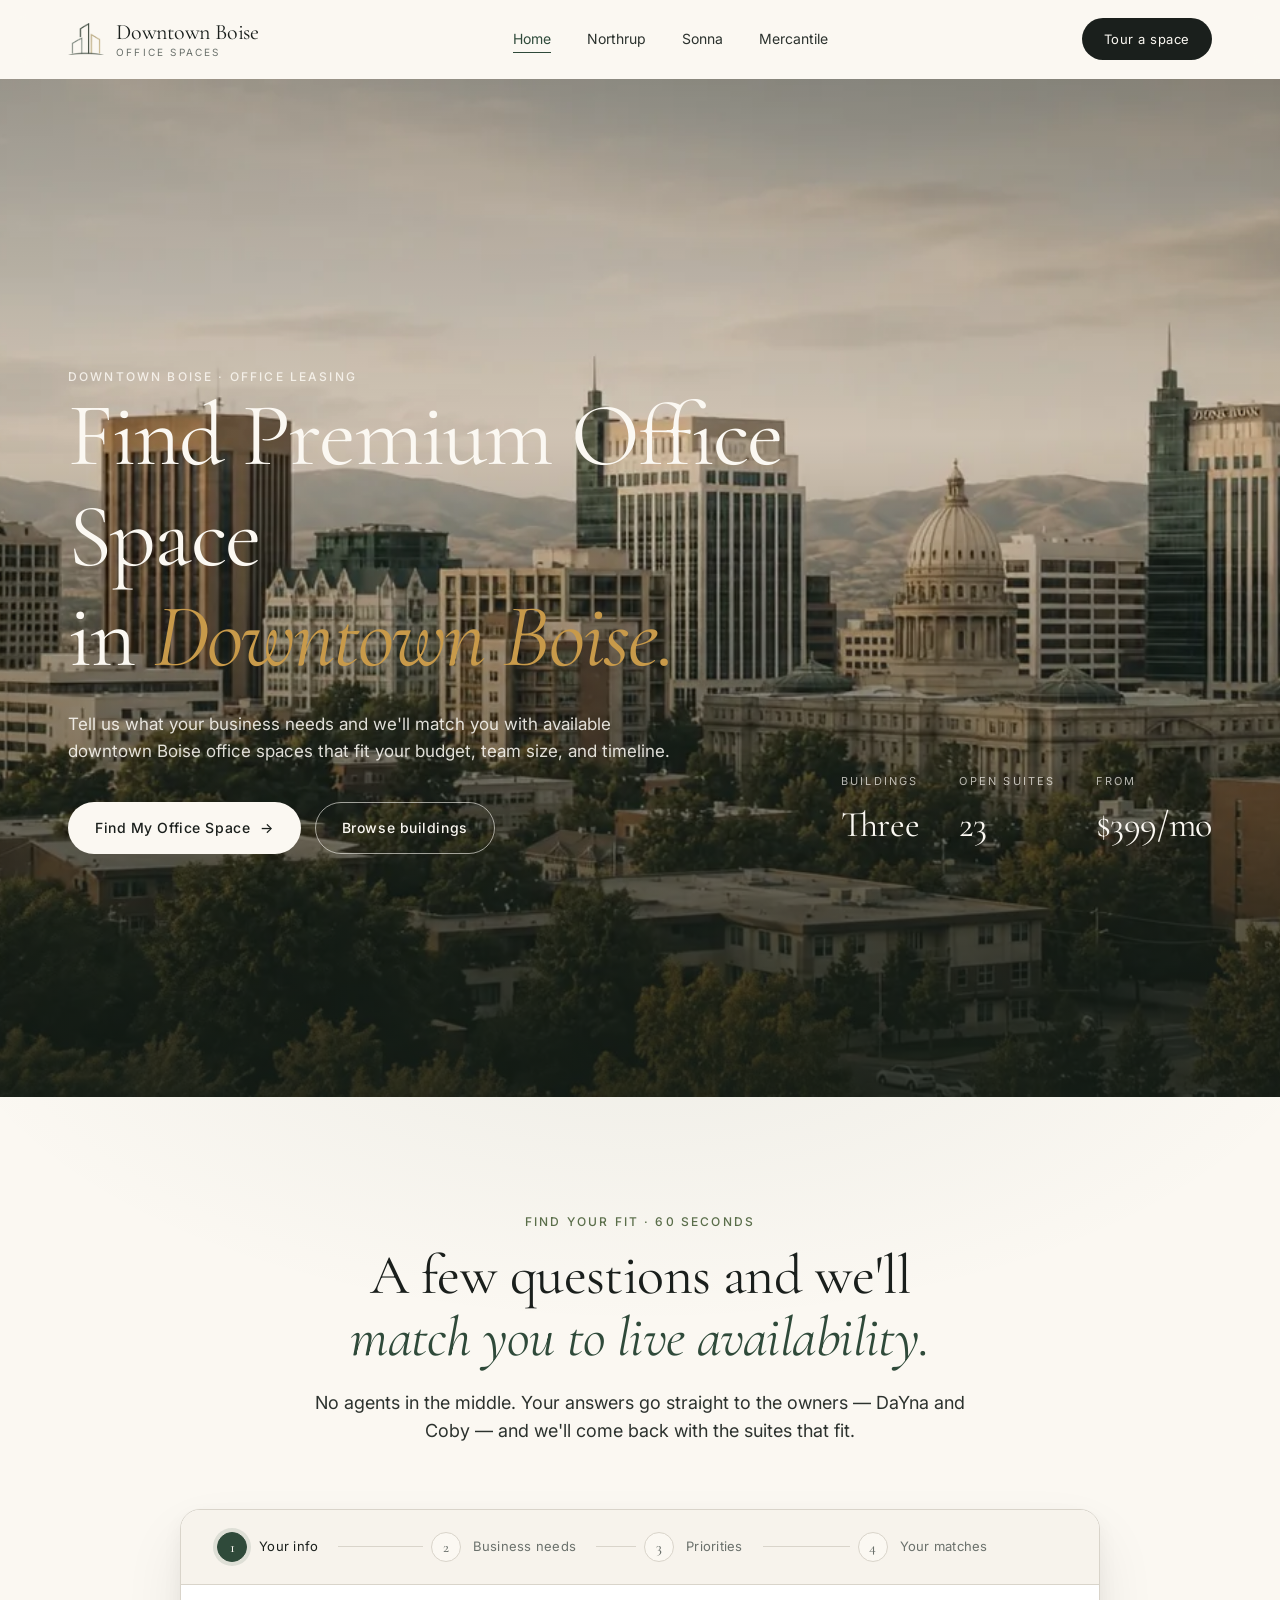
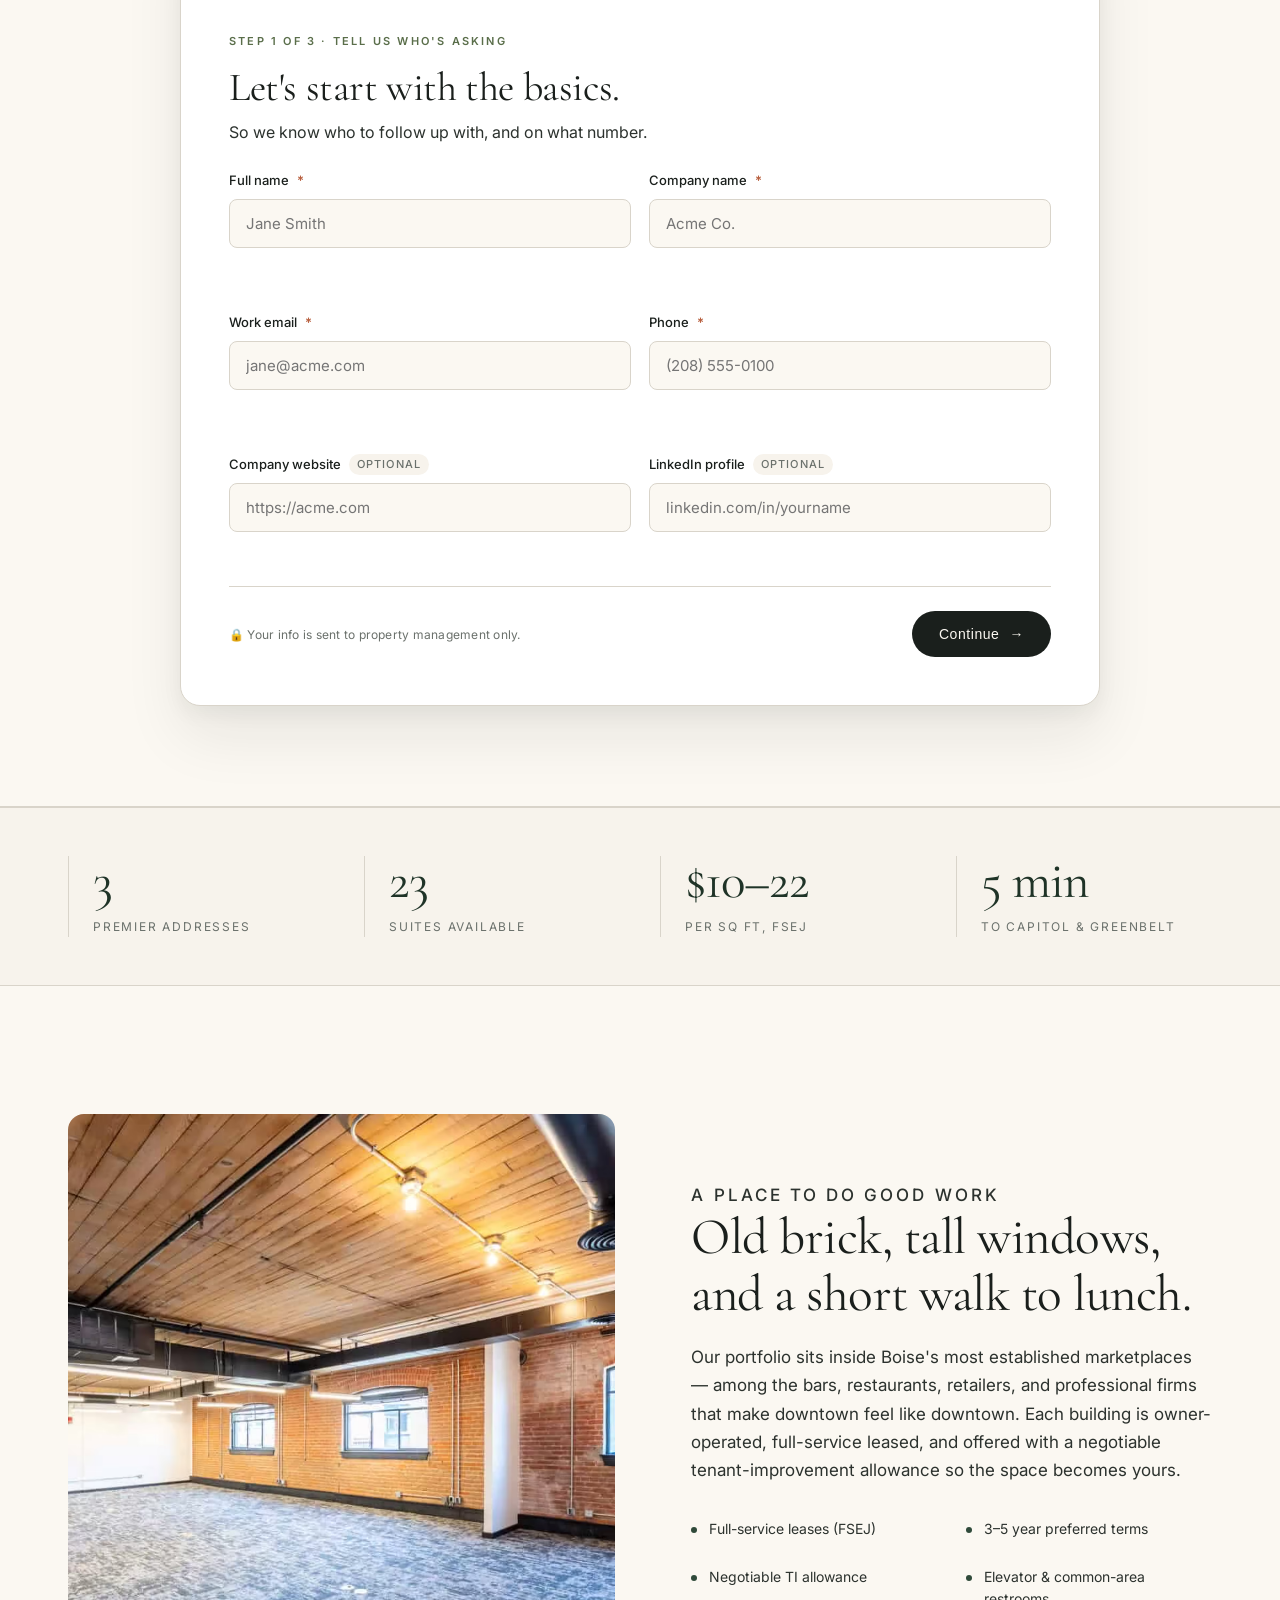
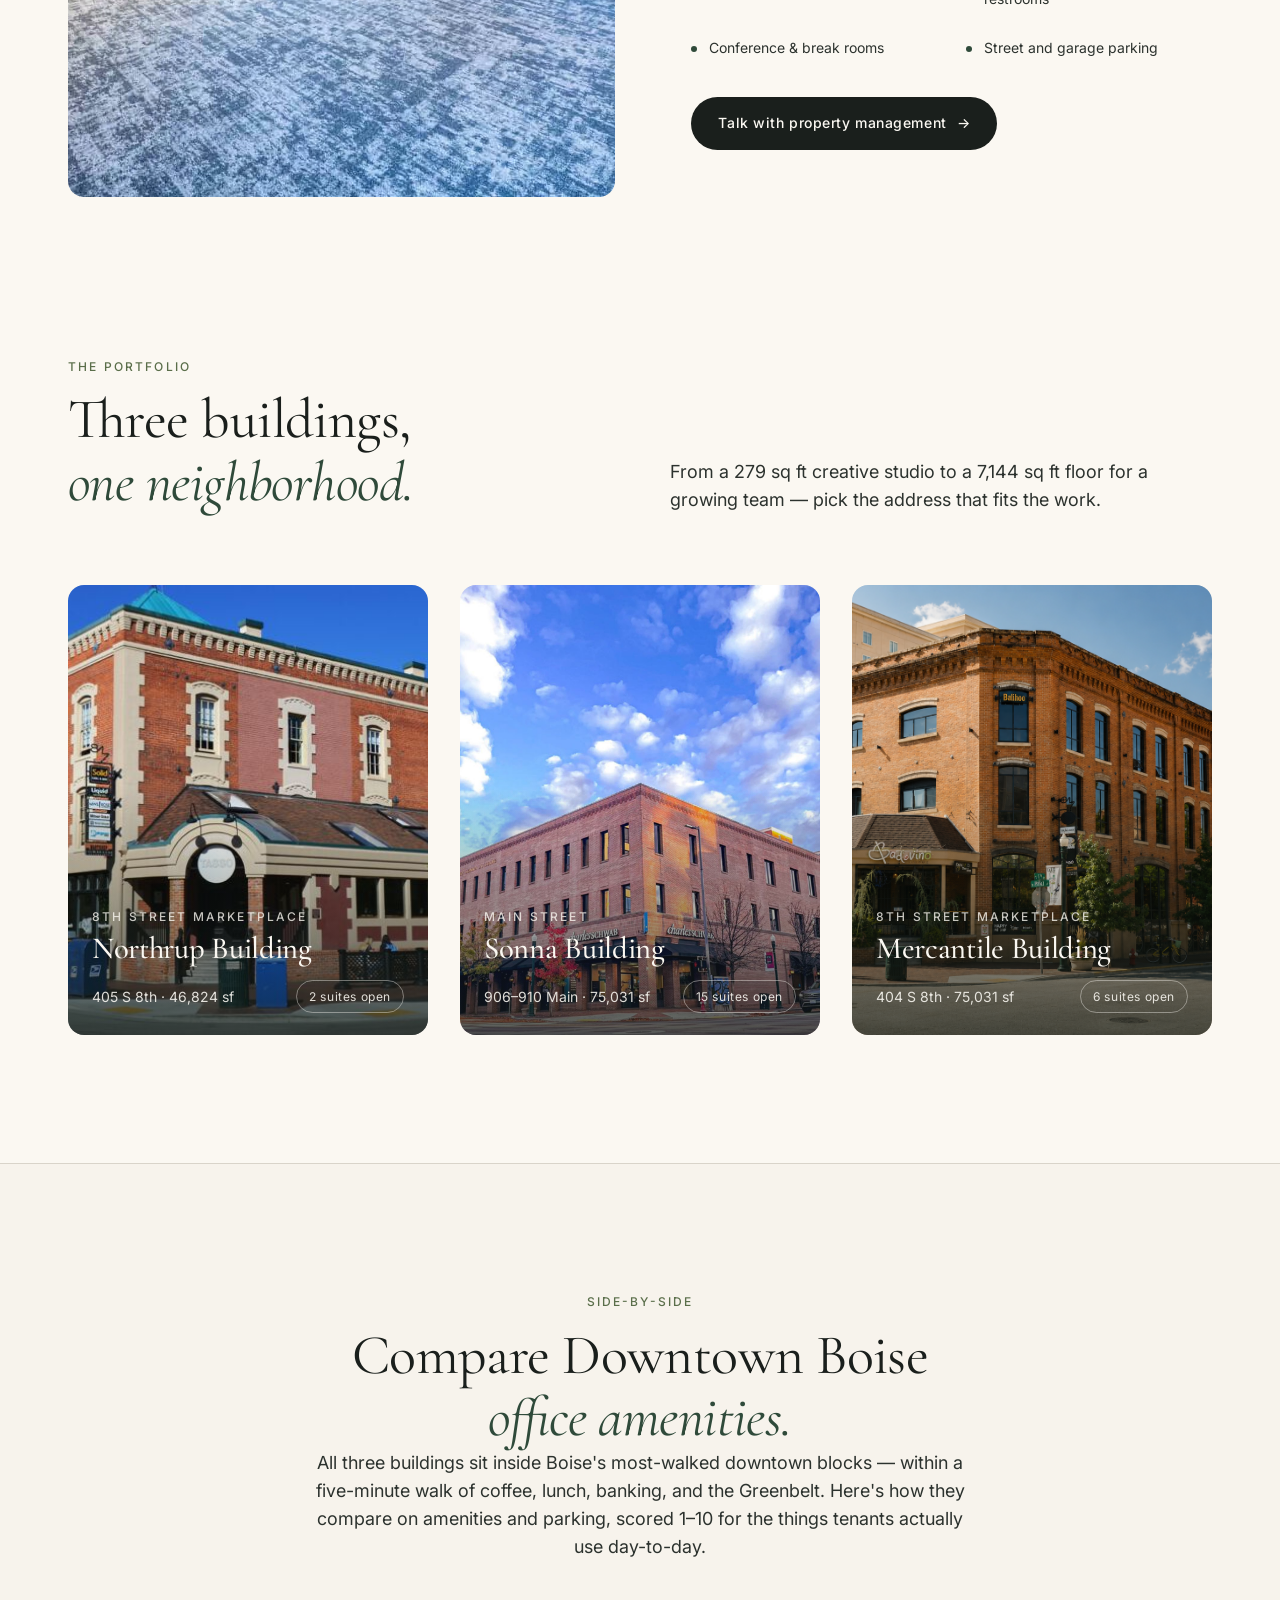
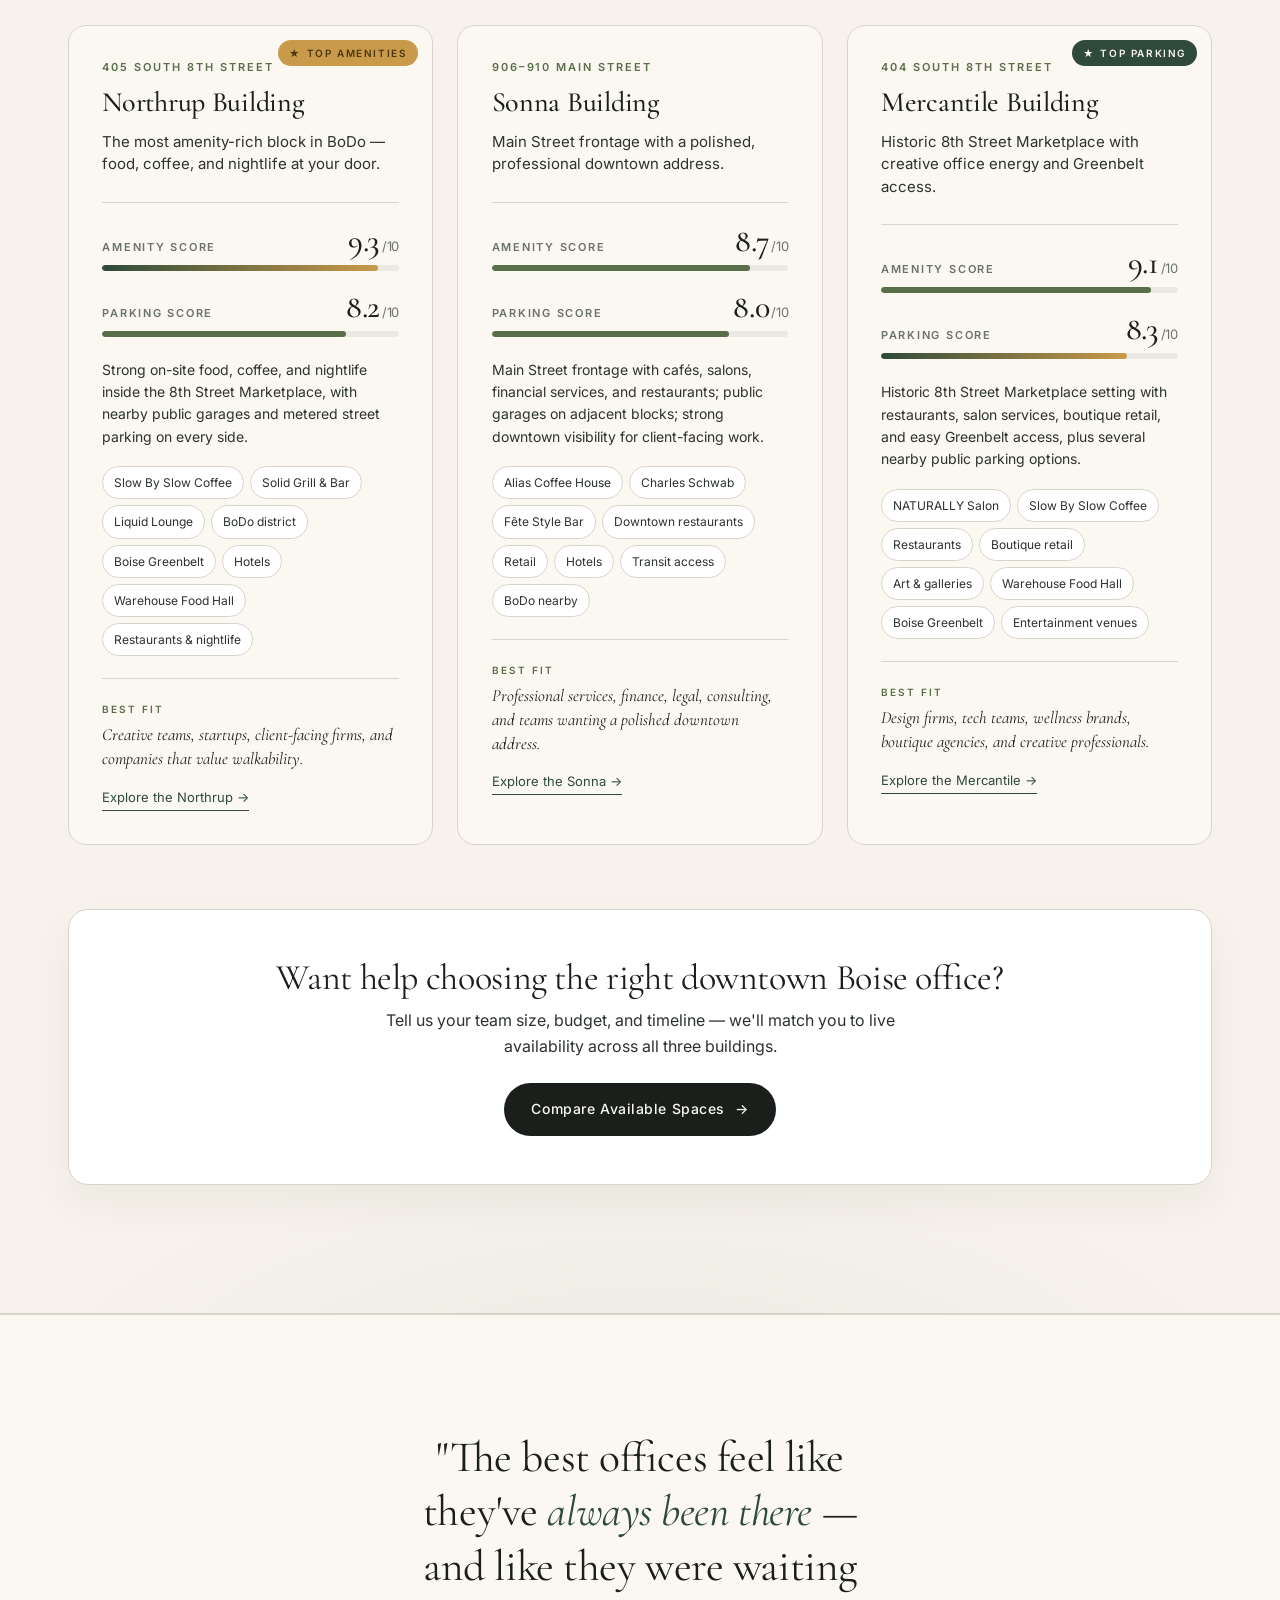
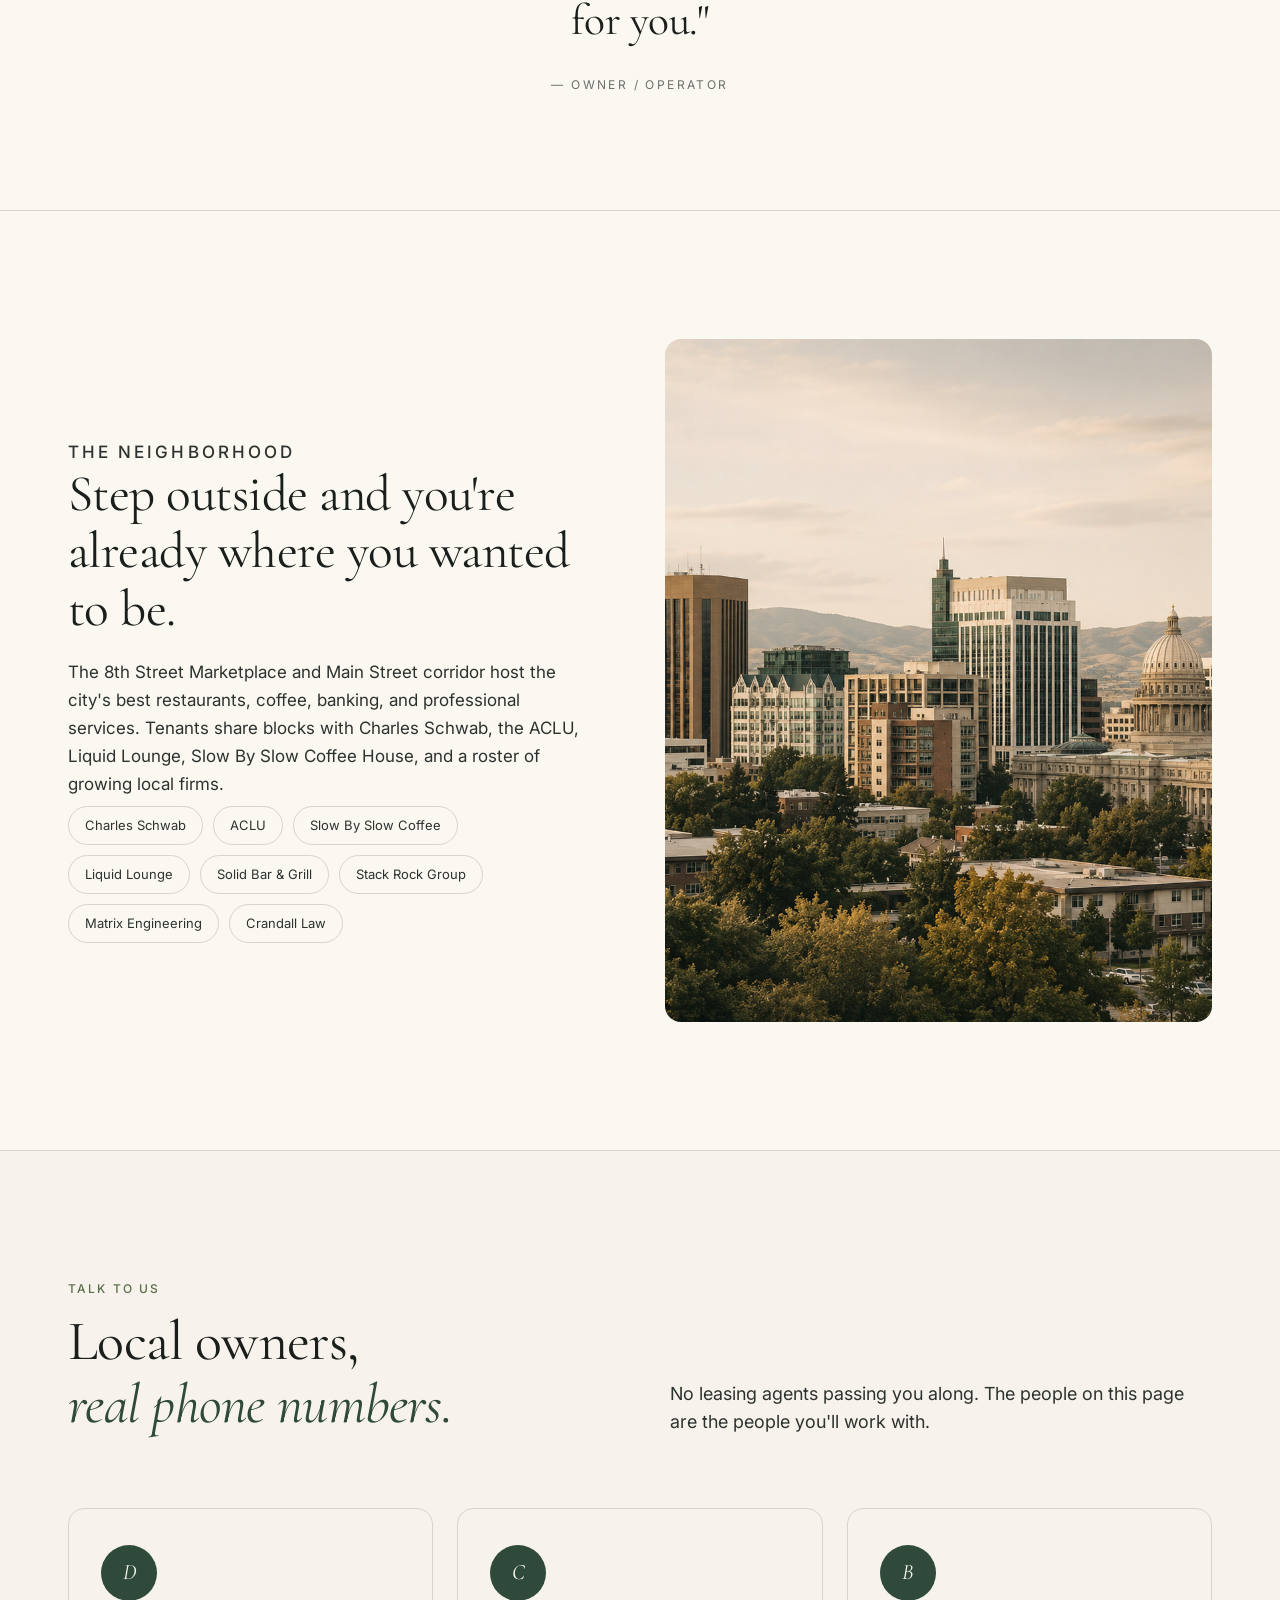
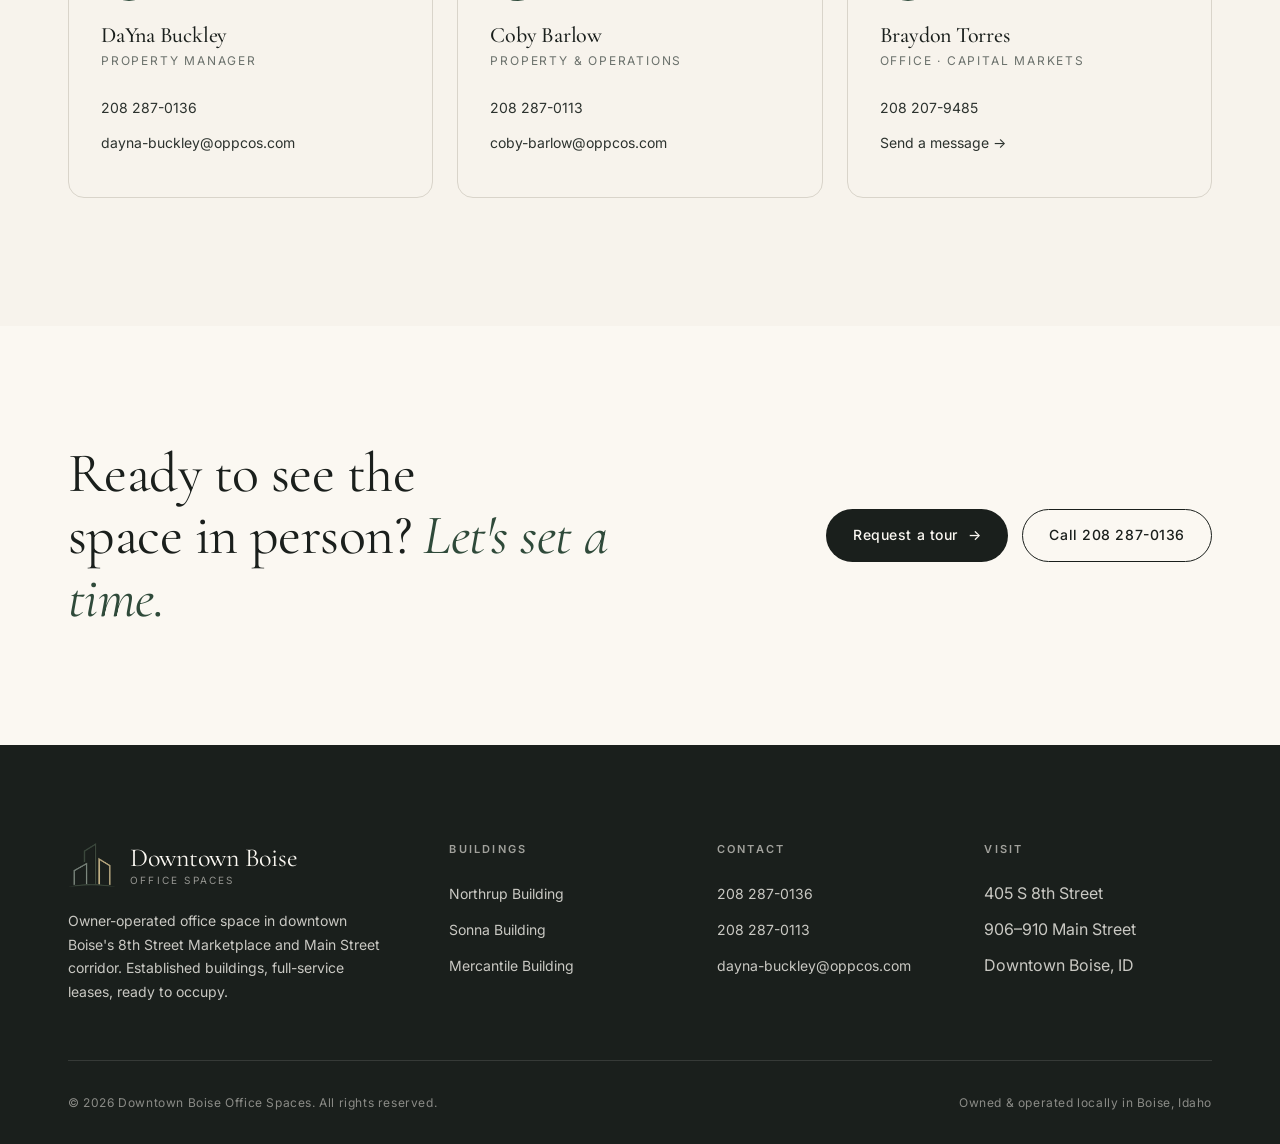
==== commit 0cd05ab0: "Add Downtown Boise / Office Spaces text to footer (matches nav) Footer brand now uses the same icon " ====
--- a/index.html
+++ b/index.html
@@ -505,8 +505,9 @@
   <div class="container">
     <div class="footer-grid">
       <div class="footer-brand">
-        <a href="index.html" aria-label="Downtown Boise Office Spaces — home">
-          <img class="footer-wordmark" src="Brand%20Assets/Icon.png" alt="Downtown Boise Office Spaces" />
+        <a class="brand" href="index.html" aria-label="Downtown Boise Office Spaces — home">
+          <img class="brand-icon" src="Brand%20Assets/Icon.png" alt="" />
+          <span class="brand-text">Downtown Boise<small>Office Spaces</small></span>
         </a>
         <p>Owner-operated office space in downtown Boise's 8th Street Marketplace and Main Street corridor. Established buildings, full-service leases, ready to occupy.</p>
       </div>
--- a/styles.css
+++ b/styles.css
@@ -906,8 +906,14 @@
   margin-bottom: 18px;
   font-weight: 600;
 }
-.footer .footer-brand .brand { color: var(--cream); margin-bottom: 20px; }
-.footer .footer-brand .brand-text small { color: rgba(251, 248, 242, 0.5); }
+.footer .footer-brand .brand {
+  color: var(--cream);
+  margin-bottom: 20px;
+  font-size: 26px;
+  gap: 14px;
+}
+.footer .footer-brand .brand-icon { width: 48px; height: 48px; flex: 0 0 48px; }
+.footer .footer-brand .brand-text small { color: rgba(251, 248, 242, 0.55); }
 .footer p { font-size: 14px; line-height: 1.7; max-width: 36ch; }
 .footer ul { list-style: none; }
 .footer ul li { padding: 5px 0; }
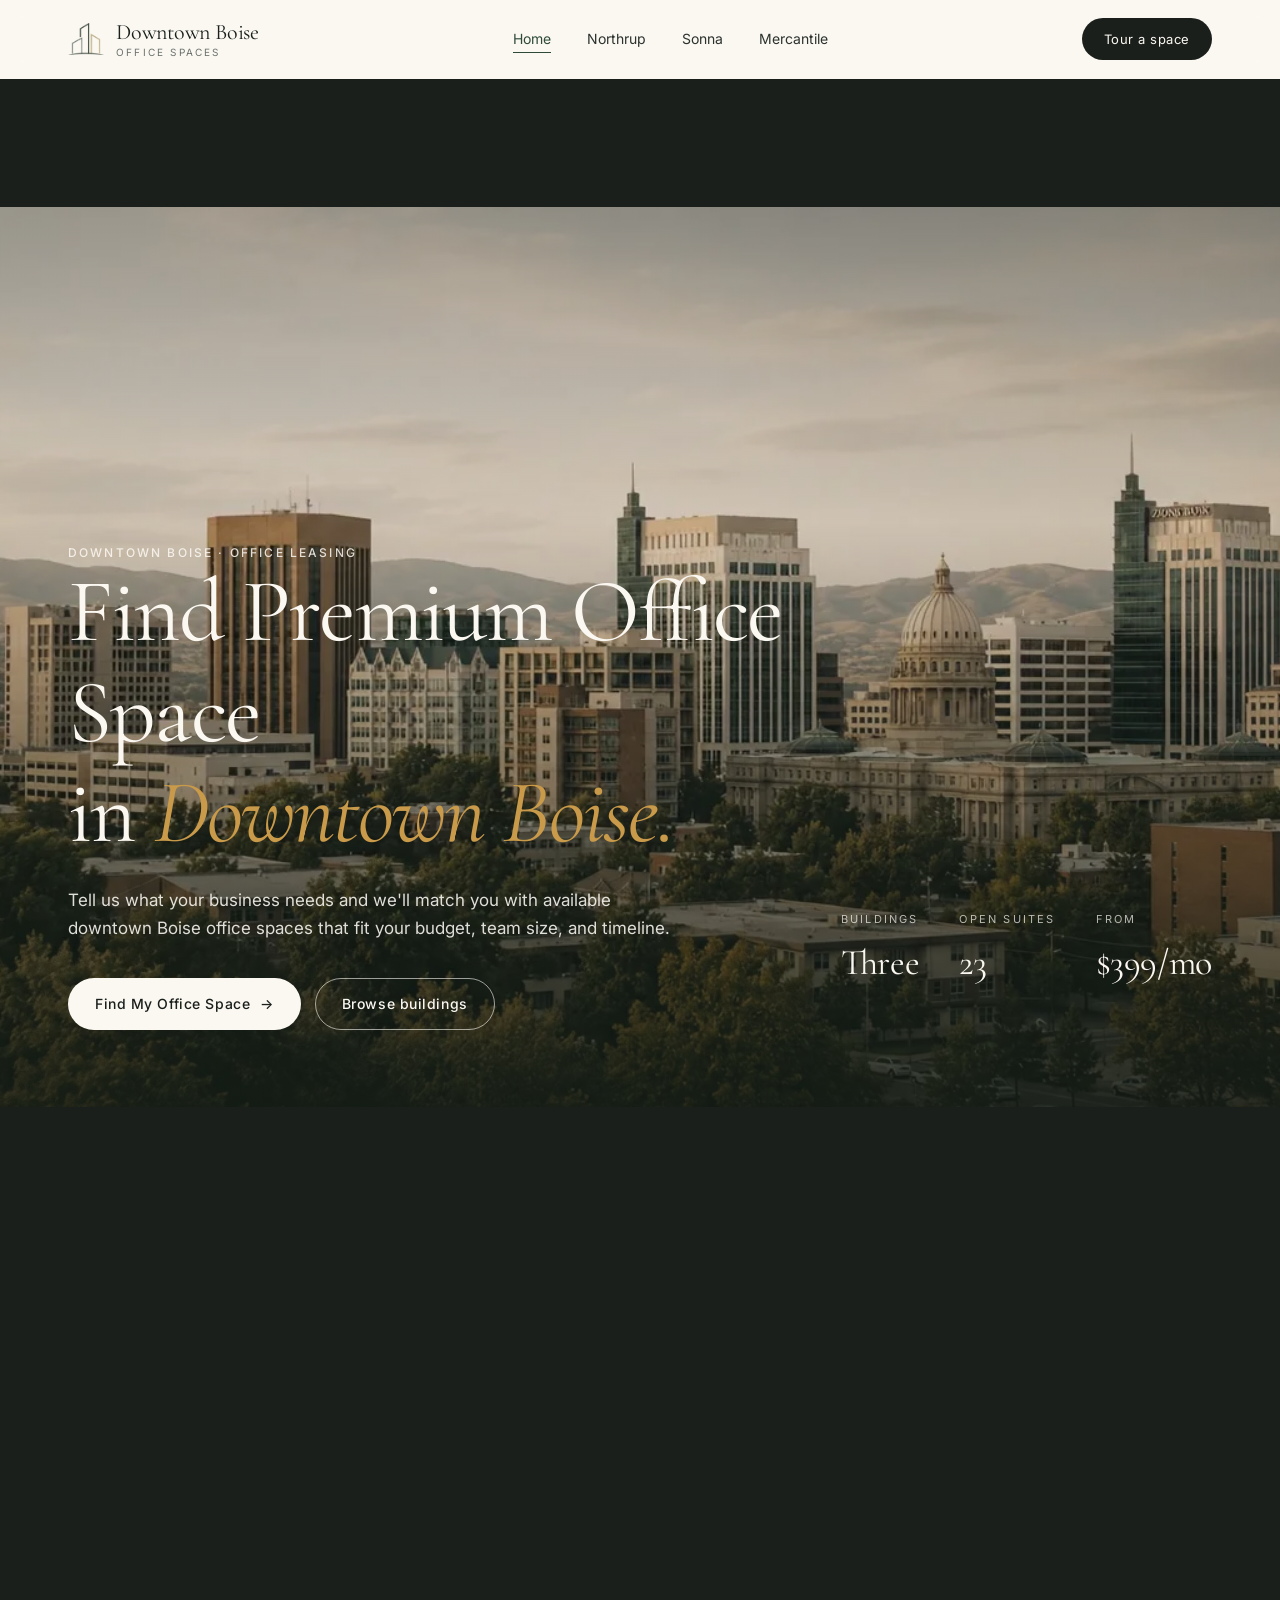
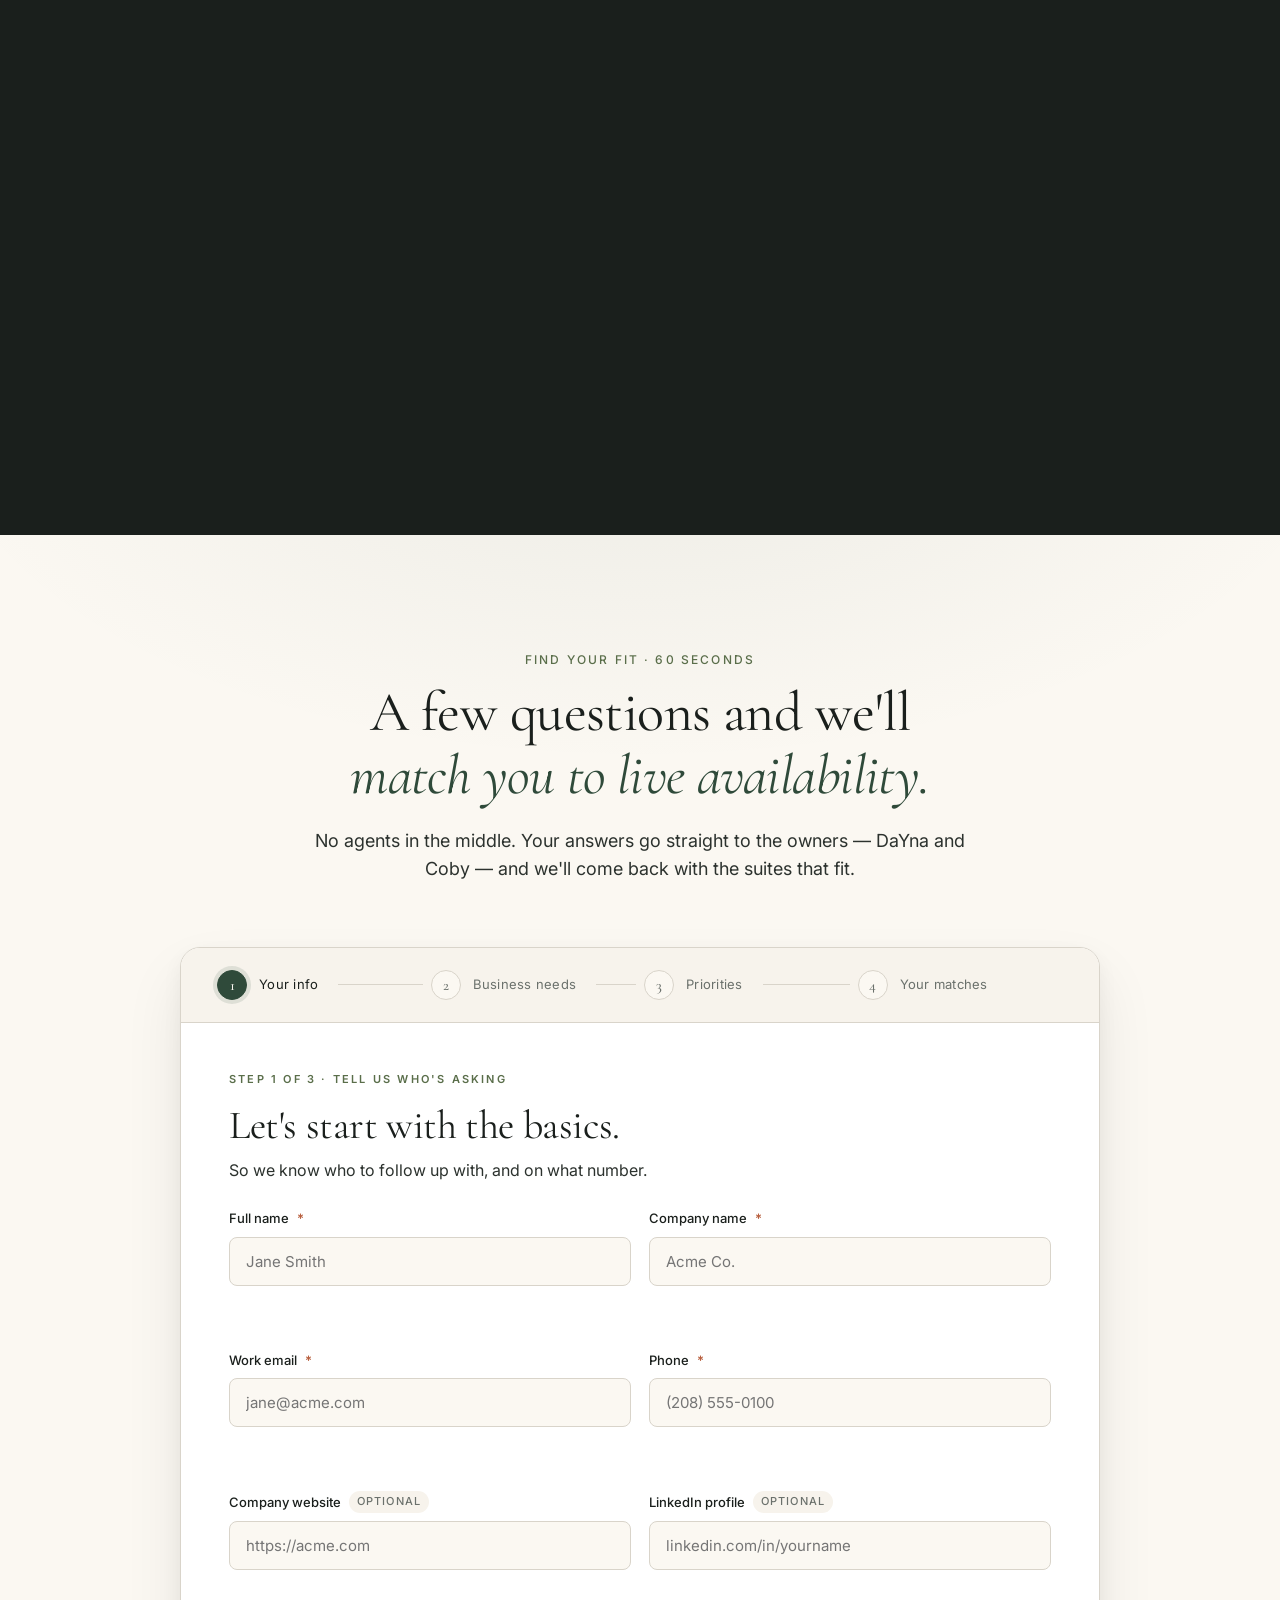
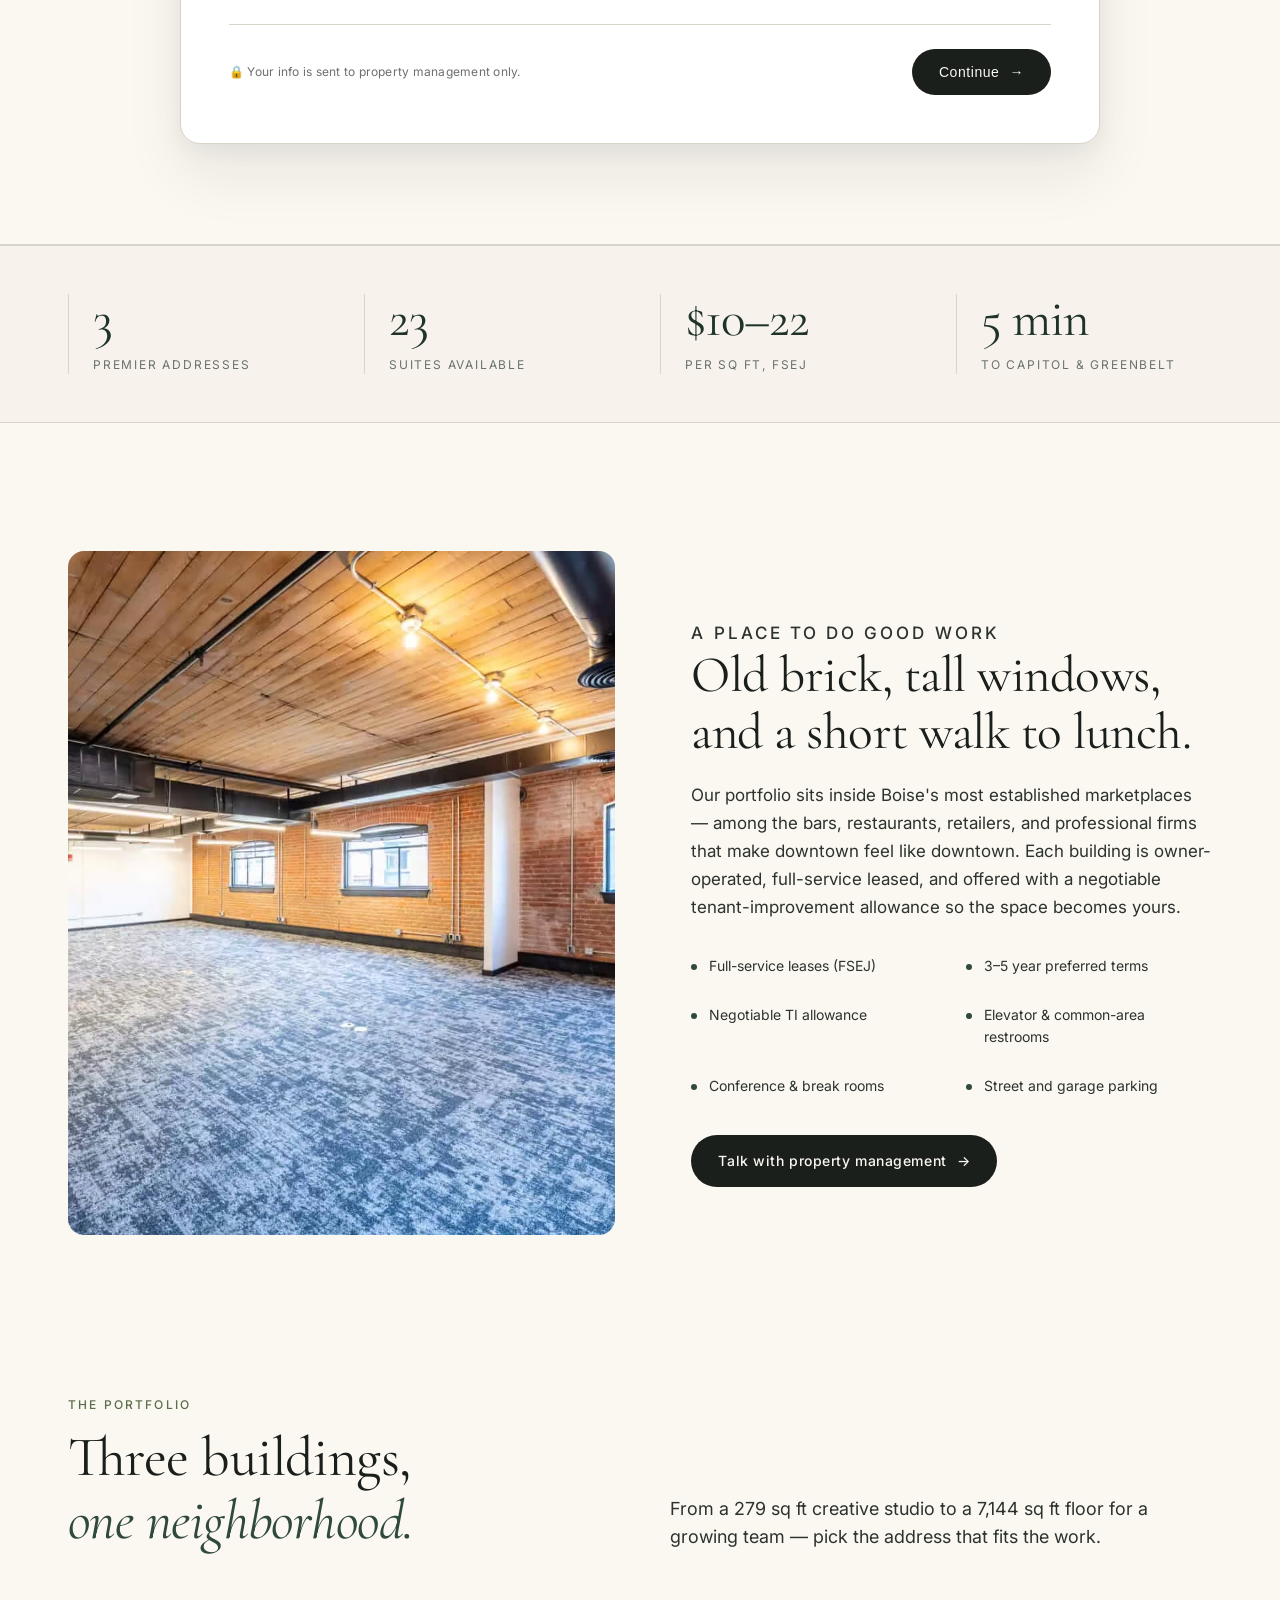
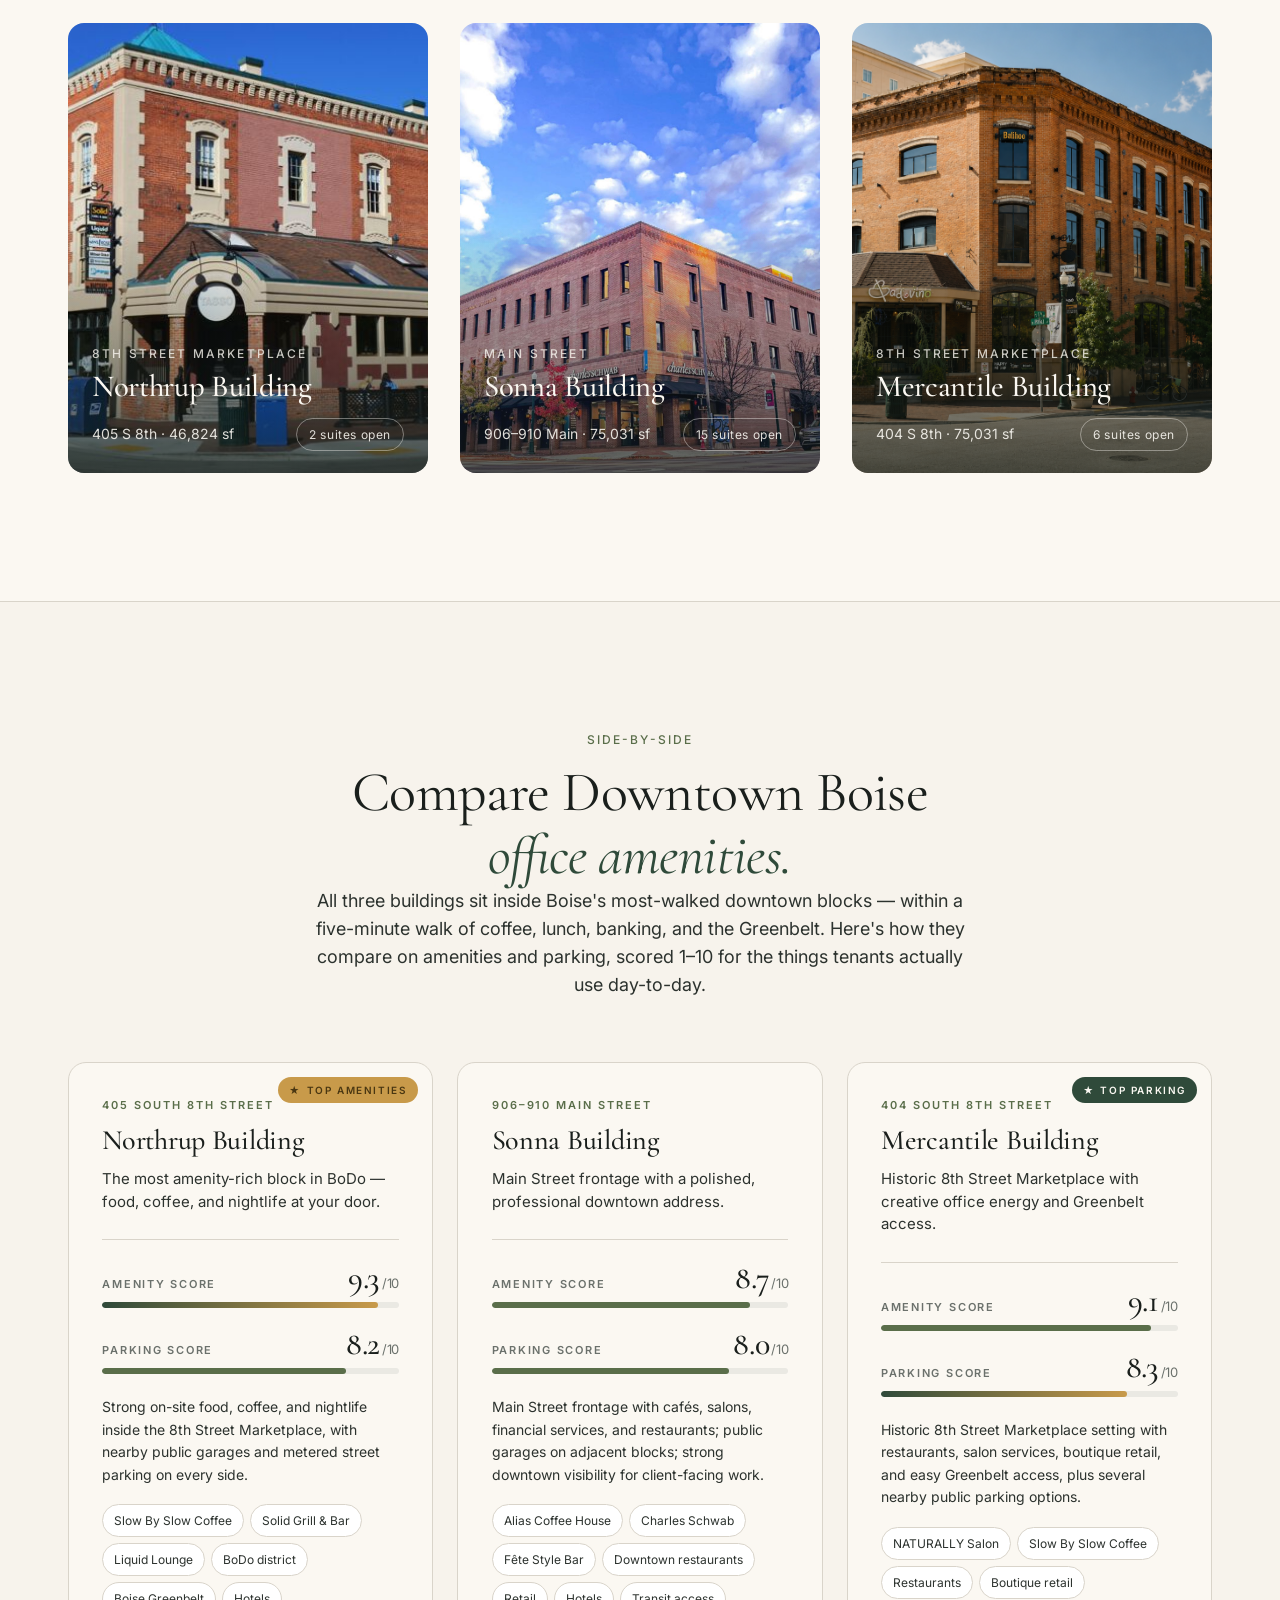
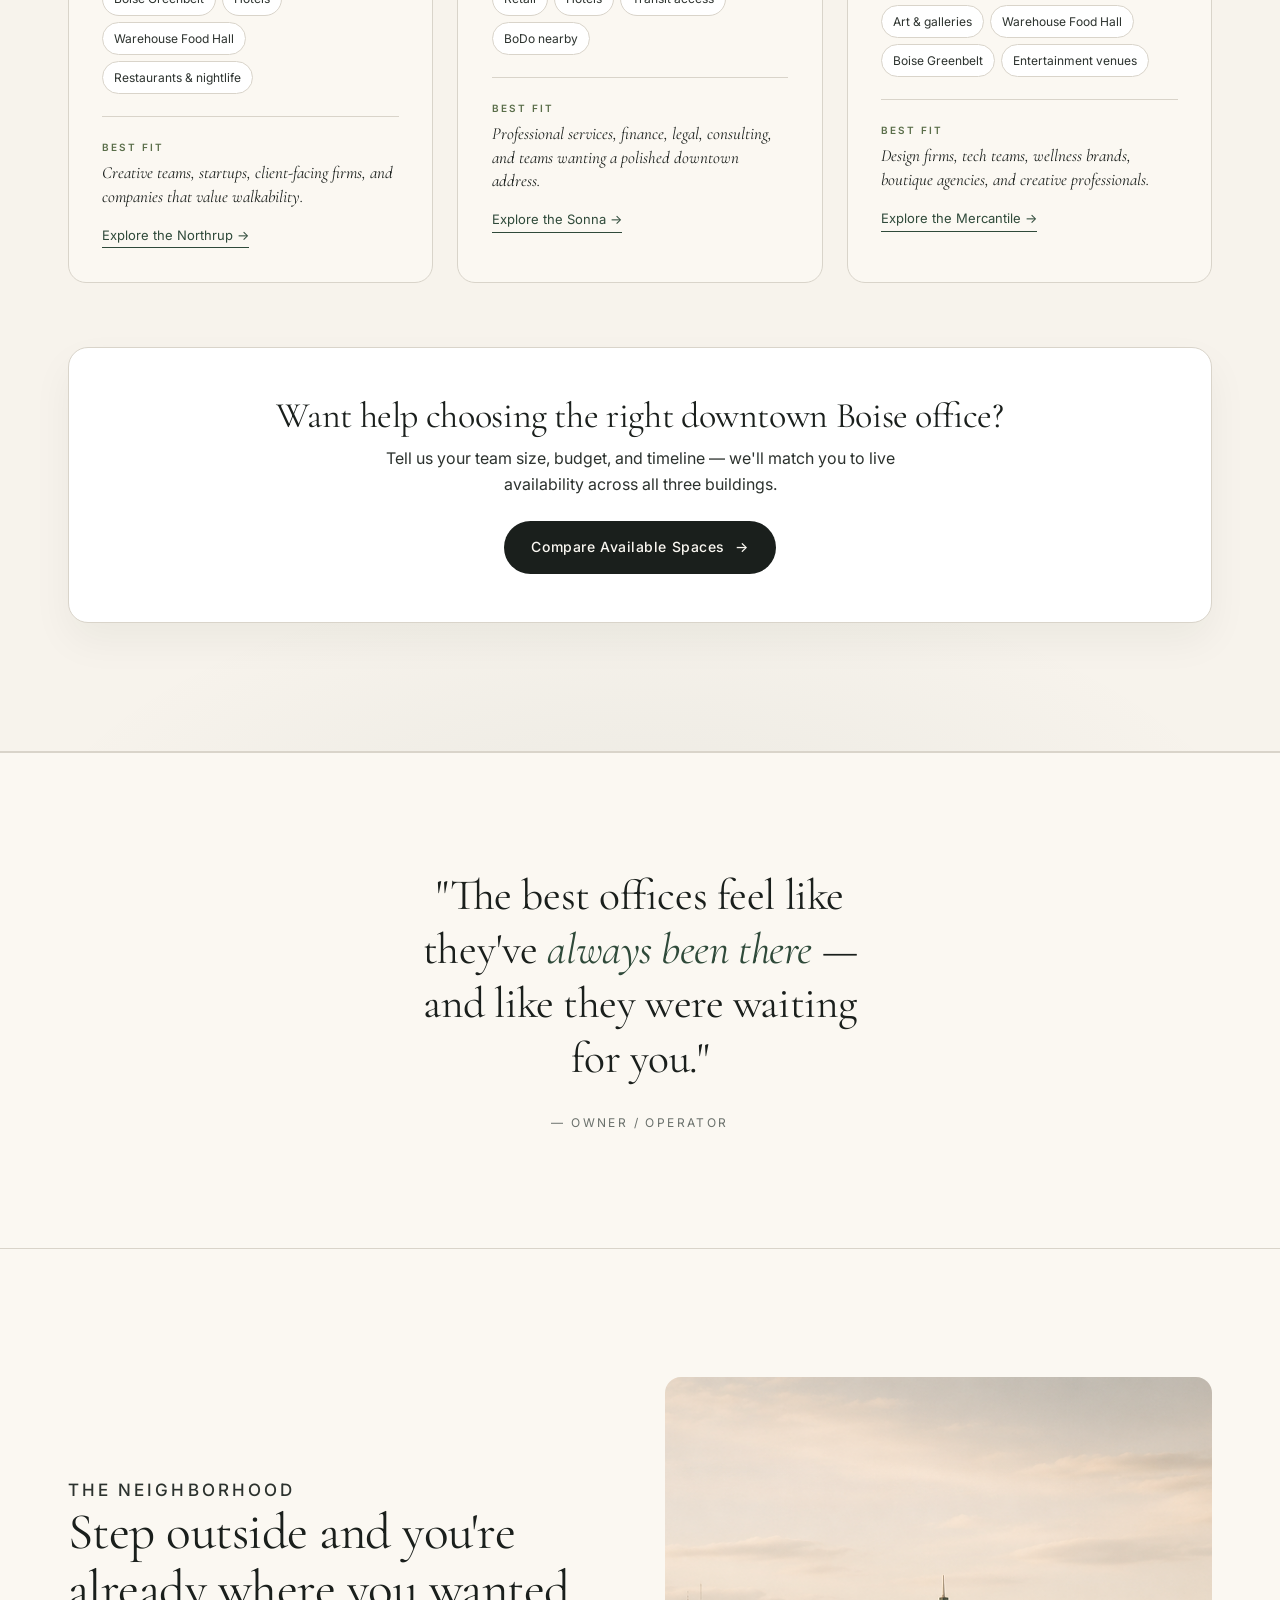
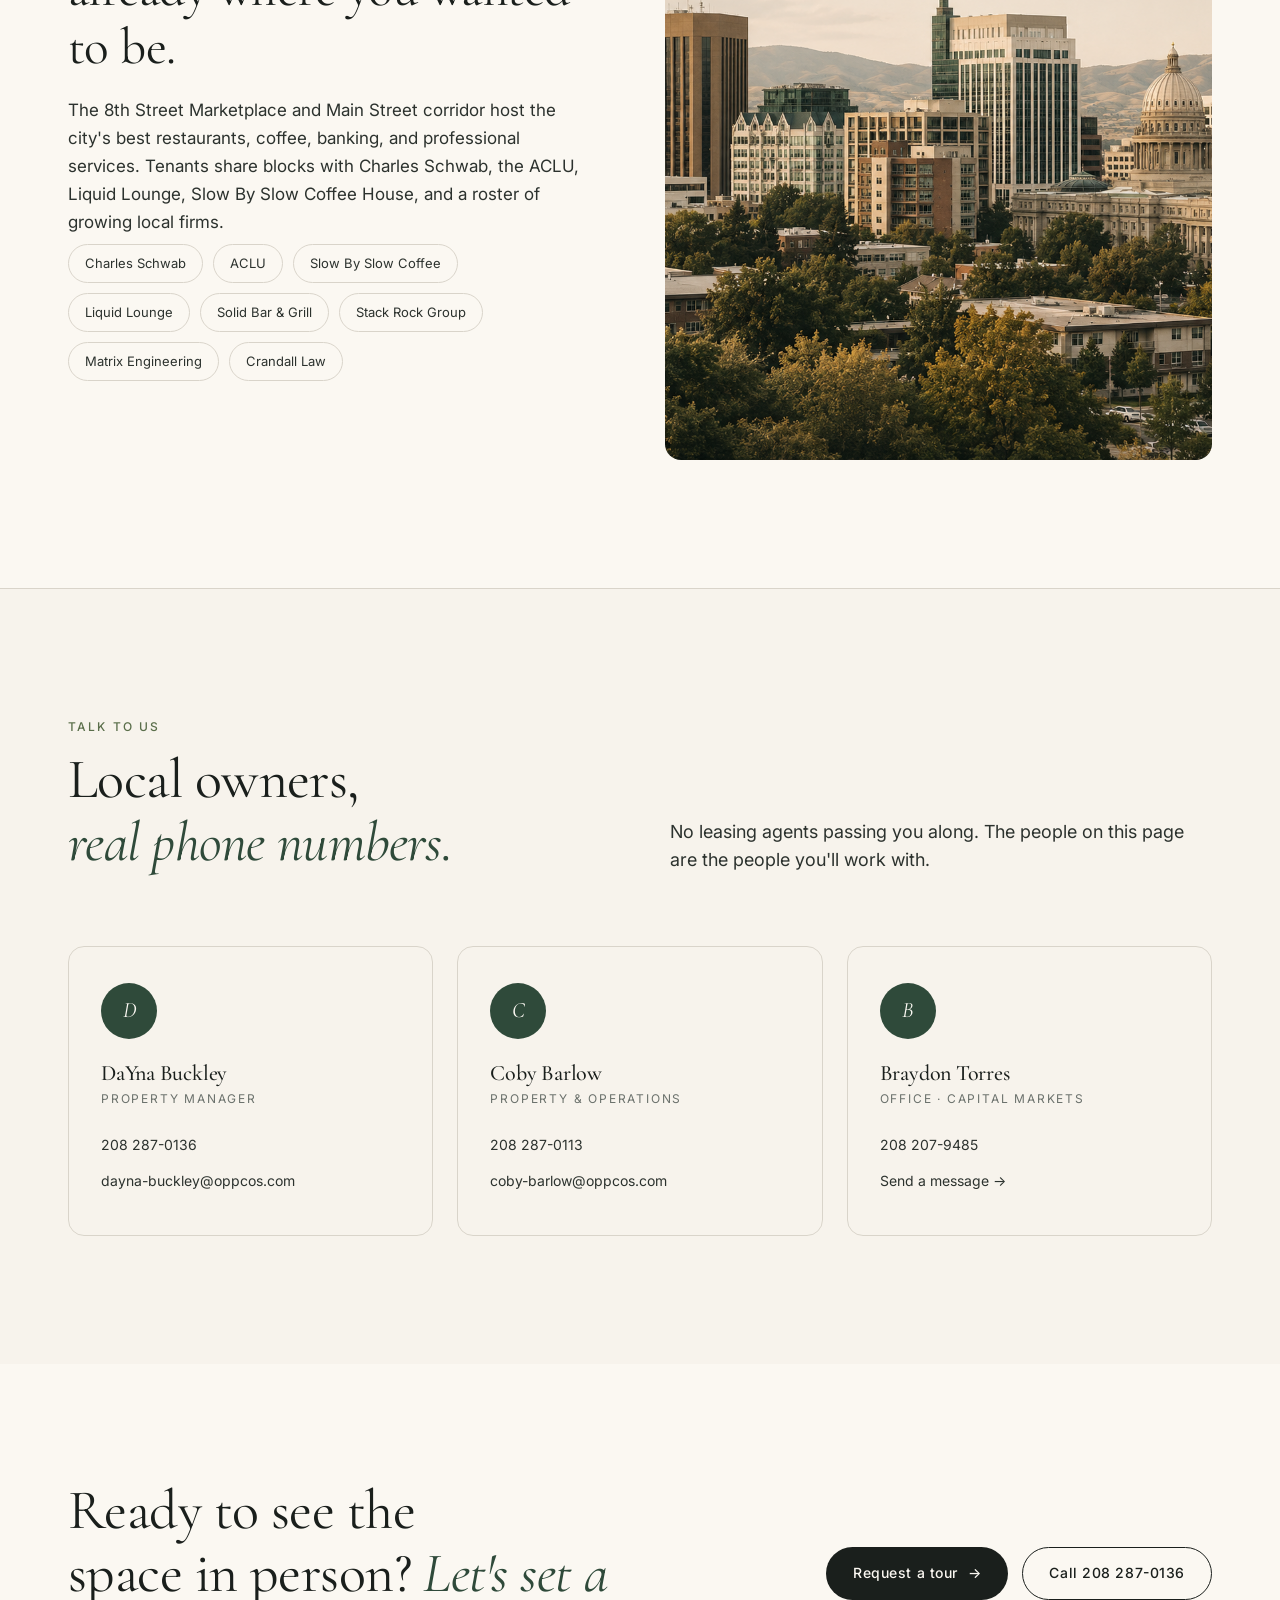
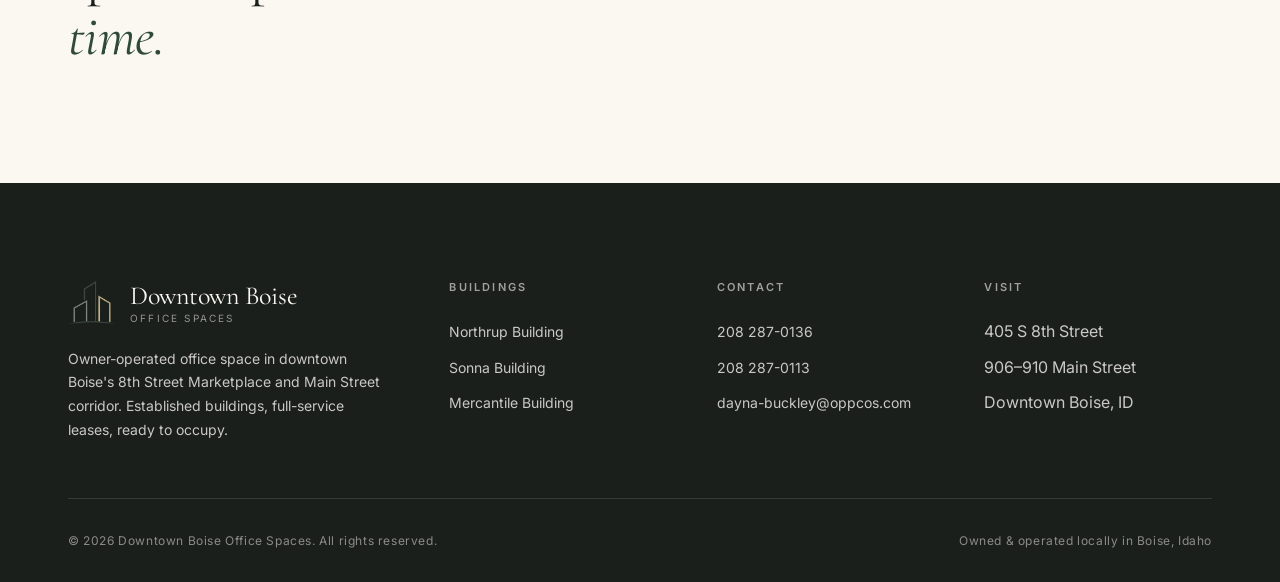
==== commit d1f80620: "Hero: crop text to fit, scrub video as user scrolls Hero is now built as a 200vh scroll-track contai" ====
--- a/index.html
+++ b/index.html
@@ -49,20 +49,24 @@
 
 <!-- Hero -->
 <section class="hero" aria-label="Introduction" data-frame-count="192">
-  <canvas class="hero-canvas" id="heroCanvas" aria-hidden="true"></canvas>
-  <div class="hero-overlay" aria-hidden="true"></div>
-  <div class="container hero-inner">
-    <p class="eyebrow reveal">Downtown Boise · Office Leasing</p>
-    <h1 class="display reveal delay-1">Find Premium Office Space<br>in <em>Downtown Boise.</em></h1>
-    <p class="hero-lede reveal delay-2">Tell us what your business needs and we'll match you with available downtown Boise office spaces that fit your budget, team size, and timeline.</p>
-    <div class="hero-actions reveal delay-3">
-      <a class="btn btn-light" href="#qualify" id="heroFindCta">Find My Office Space <span class="arrow">→</span></a>
-      <a class="btn btn-ghost" style="color:var(--cream); border-color:rgba(251,248,242,.6);" href="#properties">Browse buildings</a>
-    </div>
-    <div class="hero-meta">
-      <div class="hero-meta-item"><small>Buildings</small><strong>Three</strong></div>
-      <div class="hero-meta-item"><small>Open suites</small><strong>23</strong></div>
-      <div class="hero-meta-item"><small>From</small><strong>$399/mo</strong></div>
+  <div class="hero-scroll-track">
+    <div class="hero-viewport">
+      <canvas class="hero-canvas" id="heroCanvas" aria-hidden="true"></canvas>
+      <div class="hero-overlay" aria-hidden="true"></div>
+      <div class="container hero-inner">
+        <p class="eyebrow reveal">Downtown Boise · Office Leasing</p>
+        <h1 class="display reveal delay-1">Find Premium Office Space<br>in <em>Downtown Boise.</em></h1>
+        <p class="hero-lede reveal delay-2">Tell us what your business needs and we'll match you with available downtown Boise office spaces that fit your budget, team size, and timeline.</p>
+        <div class="hero-actions reveal delay-3">
+          <a class="btn btn-light" href="#qualify" id="heroFindCta">Find My Office Space <span class="arrow">→</span></a>
+          <a class="btn btn-ghost" style="color:var(--cream); border-color:rgba(251,248,242,.6);" href="#properties">Browse buildings</a>
+        </div>
+        <div class="hero-meta">
+          <div class="hero-meta-item"><small>Buildings</small><strong>Three</strong></div>
+          <div class="hero-meta-item"><small>Open suites</small><strong>23</strong></div>
+          <div class="hero-meta-item"><small>From</small><strong>$399/mo</strong></div>
+        </div>
+      </div>
     </div>
   </div>
 </section>
--- a/styles.css
+++ b/styles.css
@@ -29,6 +29,14 @@
 
   --container: 1240px;
   --gutter: clamp(20px, 4vw, 48px);
+}
+
+/* Widen the content container on very large displays so 3-up grids
+   and image-heavy sections don't sit lost in a sea of cream bars */
+@media (min-width: 1600px) { :root { --container: 1440px; } }
+@media (min-width: 1900px) { :root { --container: 1640px; } }
+@media (min-width: 2400px) { :root { --container: 1840px; } }
+:root {
 
   --font-display: "Cormorant Garamond", "Playfair Display", Georgia, serif;
   --font-body: "Inter", -apple-system, BlinkMacSystemFont, "Segoe UI", Roboto, sans-serif;
@@ -286,13 +294,30 @@
 
 /* ---------- Hero ---------- */
 
+/* Outer wrapper. The scroll-track inside defines the section's height
+   so the canvas video can scrub through frames as the user scrolls. */
 .hero {
   position: relative;
-  min-height: 88vh;
+  color: var(--cream);
+  background: var(--ink);
+}
+
+/* Scroll-scrubbed hero: total height = SCRUB_LENGTH; the inner viewport
+   pins via position:sticky while the user scrolls through the track,
+   advancing the canvas video one frame per ~0.5vh. */
+.hero-scroll-track {
+  position: relative;
+  /* 200vh total = 100vh of scrub on top of the visible viewport */
+  height: 200vh;
+}
+.hero-viewport {
+  position: sticky;
+  top: 0;
+  height: 100vh;
+  width: 100%;
+  overflow: hidden;
   display: flex;
   align-items: flex-end;
-  overflow: hidden;
-  color: var(--cream);
   background: var(--ink);
 }
 
@@ -342,8 +367,10 @@
   position: relative;
   z-index: 2;
   width: 100%;
-  padding-bottom: clamp(48px, 9vw, 120px);
-  padding-top: clamp(80px, 14vw, 160px);
+  /* Fit-to-content: no forced top padding. The sticky viewport is 100vh
+     and the text sits at its natural height anchored to the bottom. */
+  padding-bottom: clamp(40px, 6vw, 88px);
+  padding-top: 24px;
 }
 .hero .eyebrow { color: rgba(251, 248, 242, 0.85); }
 .hero h1 { color: var(--cream); max-width: 18ch; }
@@ -837,6 +864,11 @@
 @media (max-width: 800px) {
   .building-hero .specs { grid-template-columns: repeat(2, 1fr); gap: 24px; }
 }
+@media (max-width: 420px) {
+  .building-hero { padding: clamp(110px, 28vw, 140px) 0 64px; }
+  .building-hero .specs { grid-template-columns: 1fr 1fr; gap: 16px; padding-top: 24px; margin-top: 36px; }
+  .building-hero .specs .spec-value { font-size: 20px; }
+}
 @media (prefers-reduced-motion: reduce) {
   .building-hero-bg { animation: none; transform: scale(1.04); }
 }
@@ -1839,27 +1871,8 @@
 .scorecard-compare-link:hover { gap: 10px; }
 
 /* ============================================
-   Building hero image + per-suite gallery cards
+   Per-suite gallery cards
    ============================================ */
-
-.building-hero-img {
-  position: relative;
-  width: 100%;
-  aspect-ratio: 16 / 9;
-  overflow: hidden;
-  border-radius: 18px;
-  background: var(--paper);
-  box-shadow: 0 20px 50px rgba(26, 31, 28, 0.12);
-}
-.building-hero-img img {
-  width: 100%;
-  height: 100%;
-  object-fit: cover;
-  display: block;
-}
-@media (max-width: 700px) {
-  .building-hero-img { aspect-ratio: 4 / 3; border-radius: 12px; }
-}
 
 .suite-galleries {
   display: grid;
@@ -1887,6 +1900,15 @@
   padding: 22px clamp(20px, 2.4vw, 32px);
   border-bottom: 1px solid var(--line);
   flex-wrap: wrap;
+}
+@media (max-width: 600px) {
+  .suite-card-head {
+    padding: 18px 18px;
+    gap: 14px;
+  }
+  .suite-card-meta { gap: 14px; width: 100%; justify-content: space-between; }
+  .suite-card-spec strong { font-size: 18px; }
+  .suite-card-head h3 { font-size: 22px; }
 }
 .suite-card-eyebrow {
   font-size: 11px;
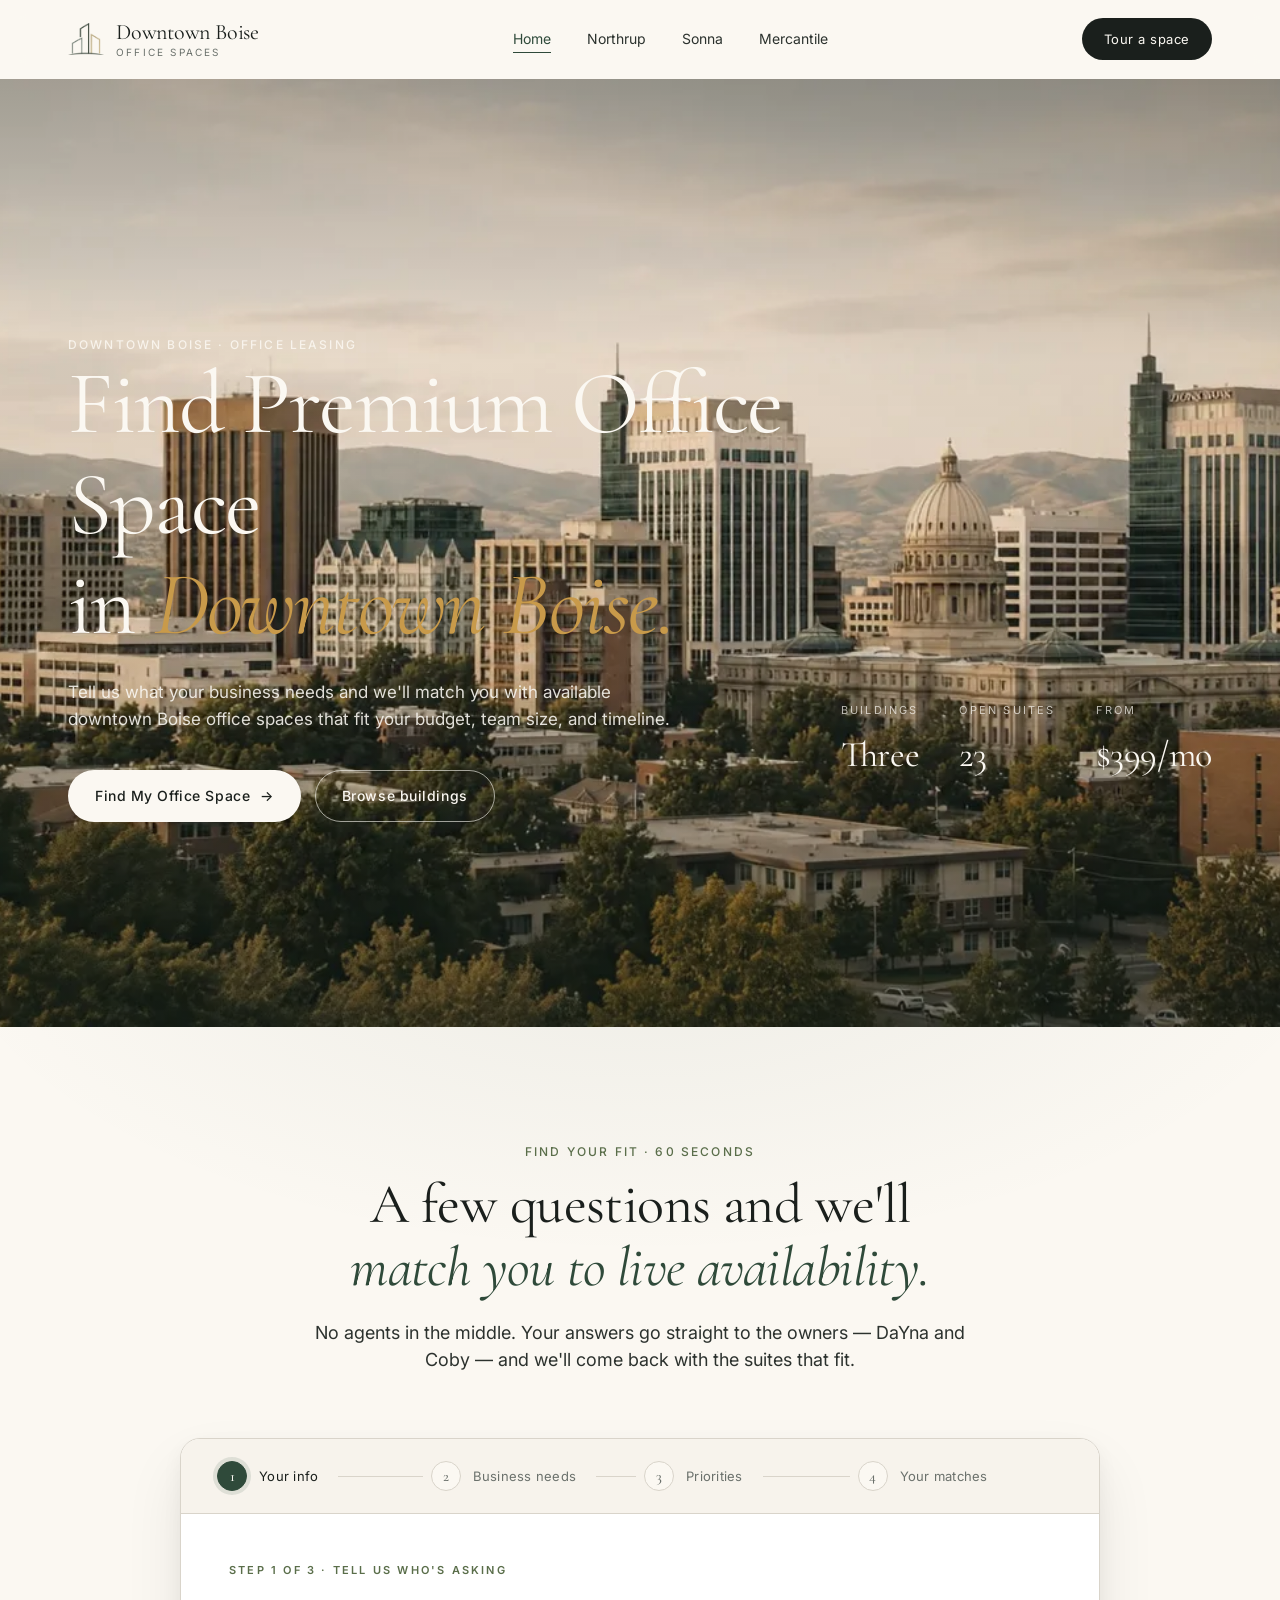
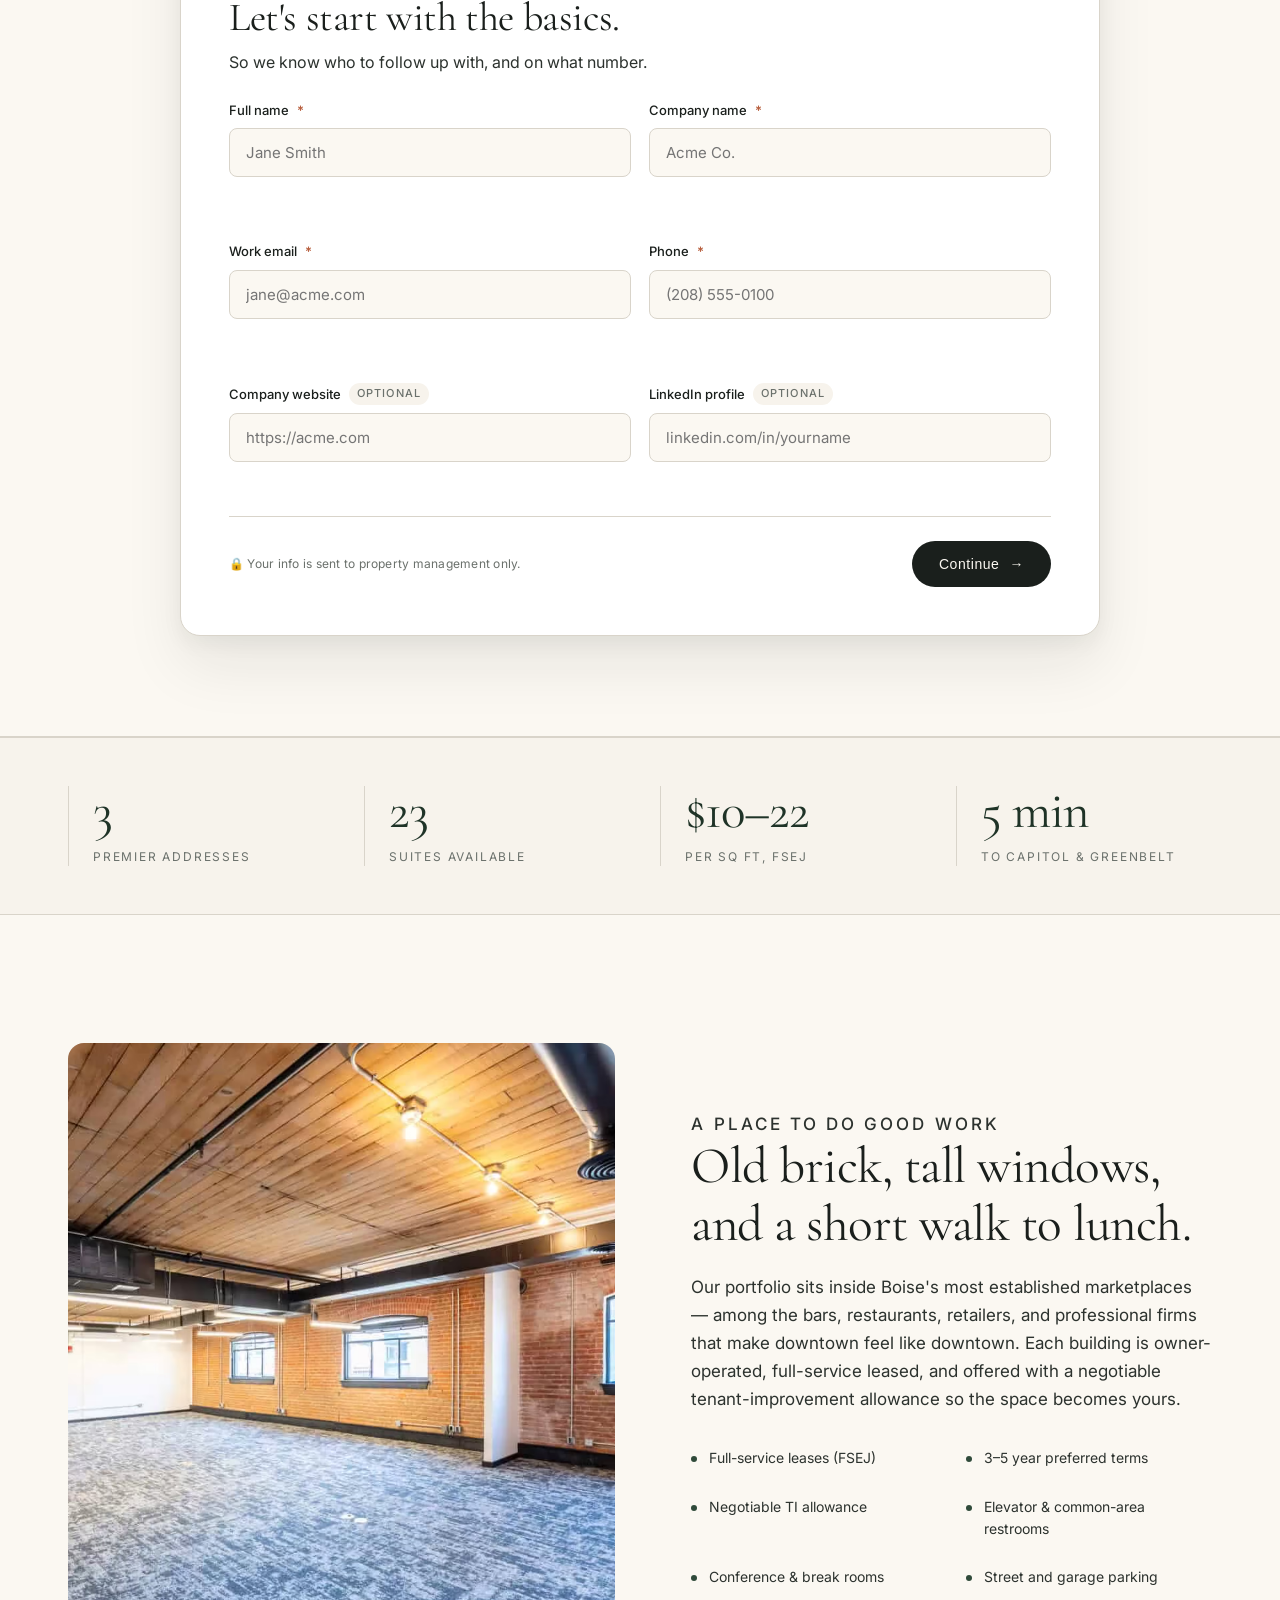
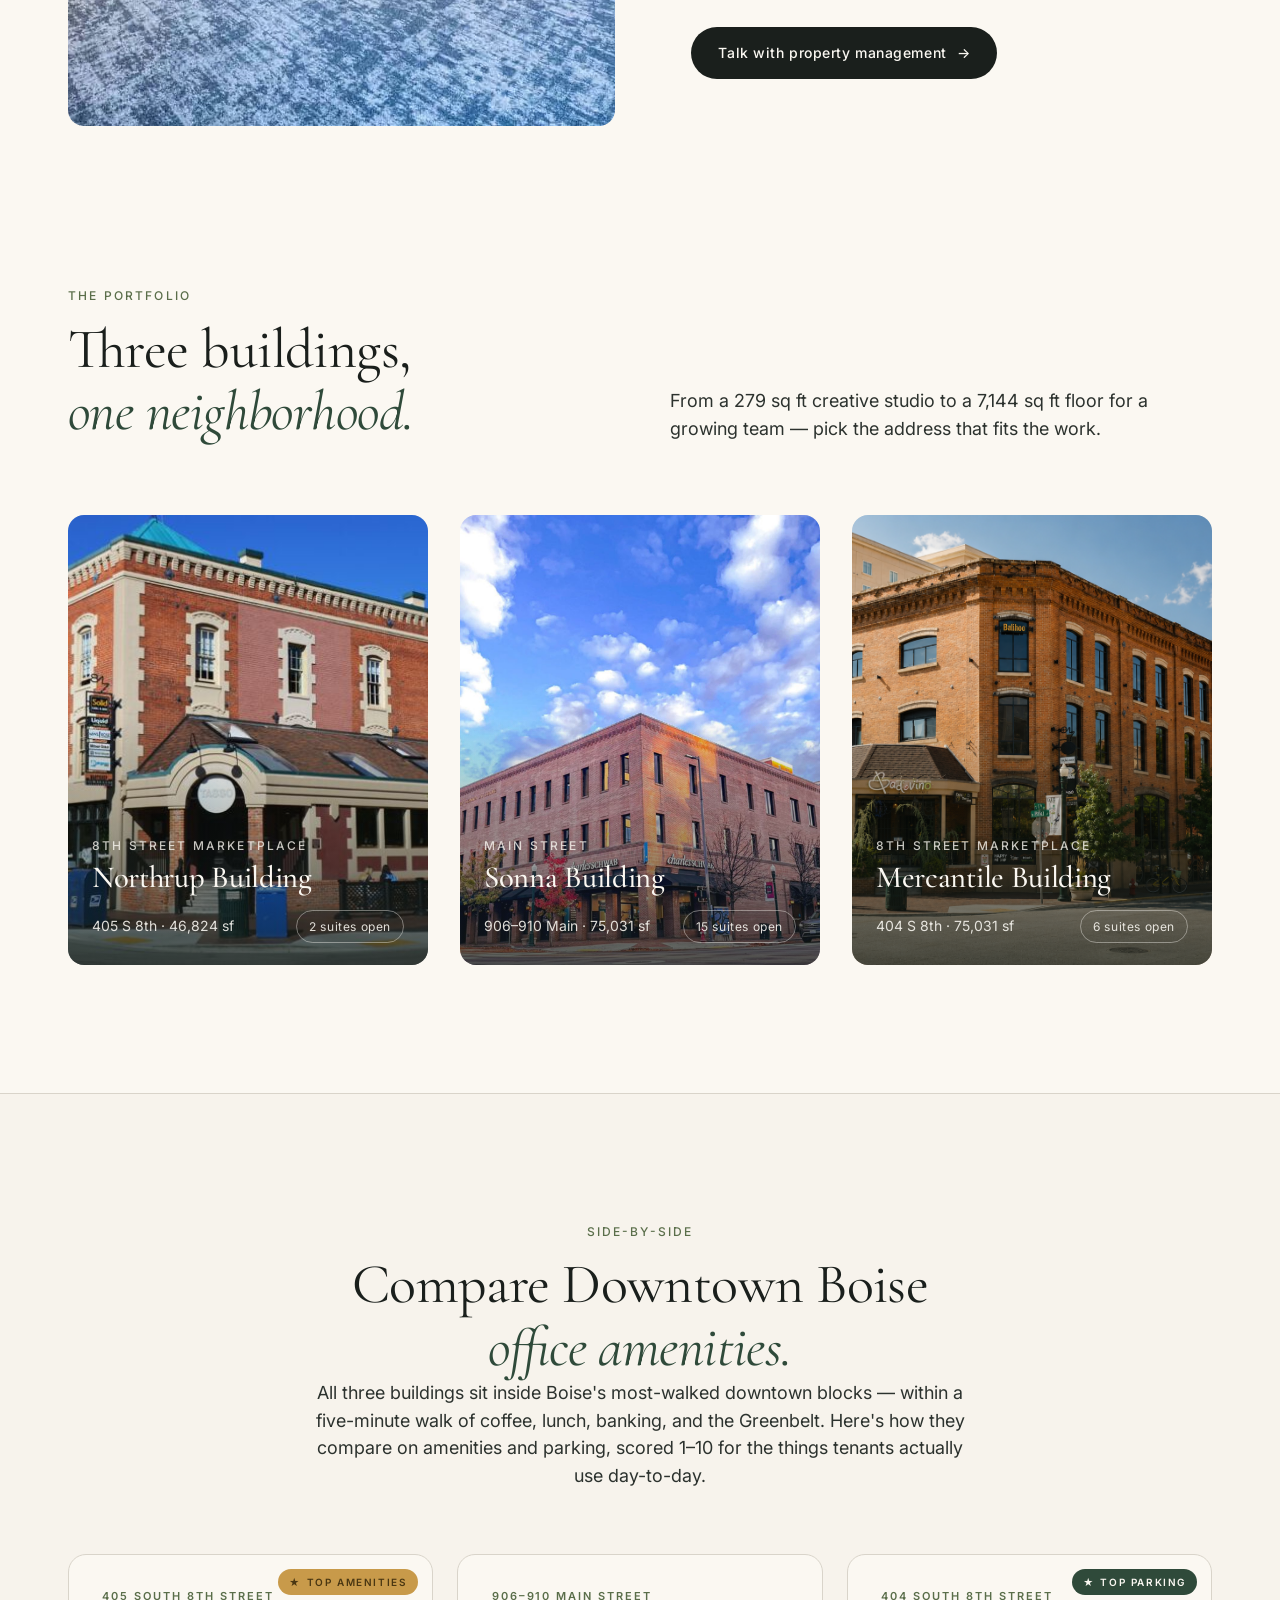
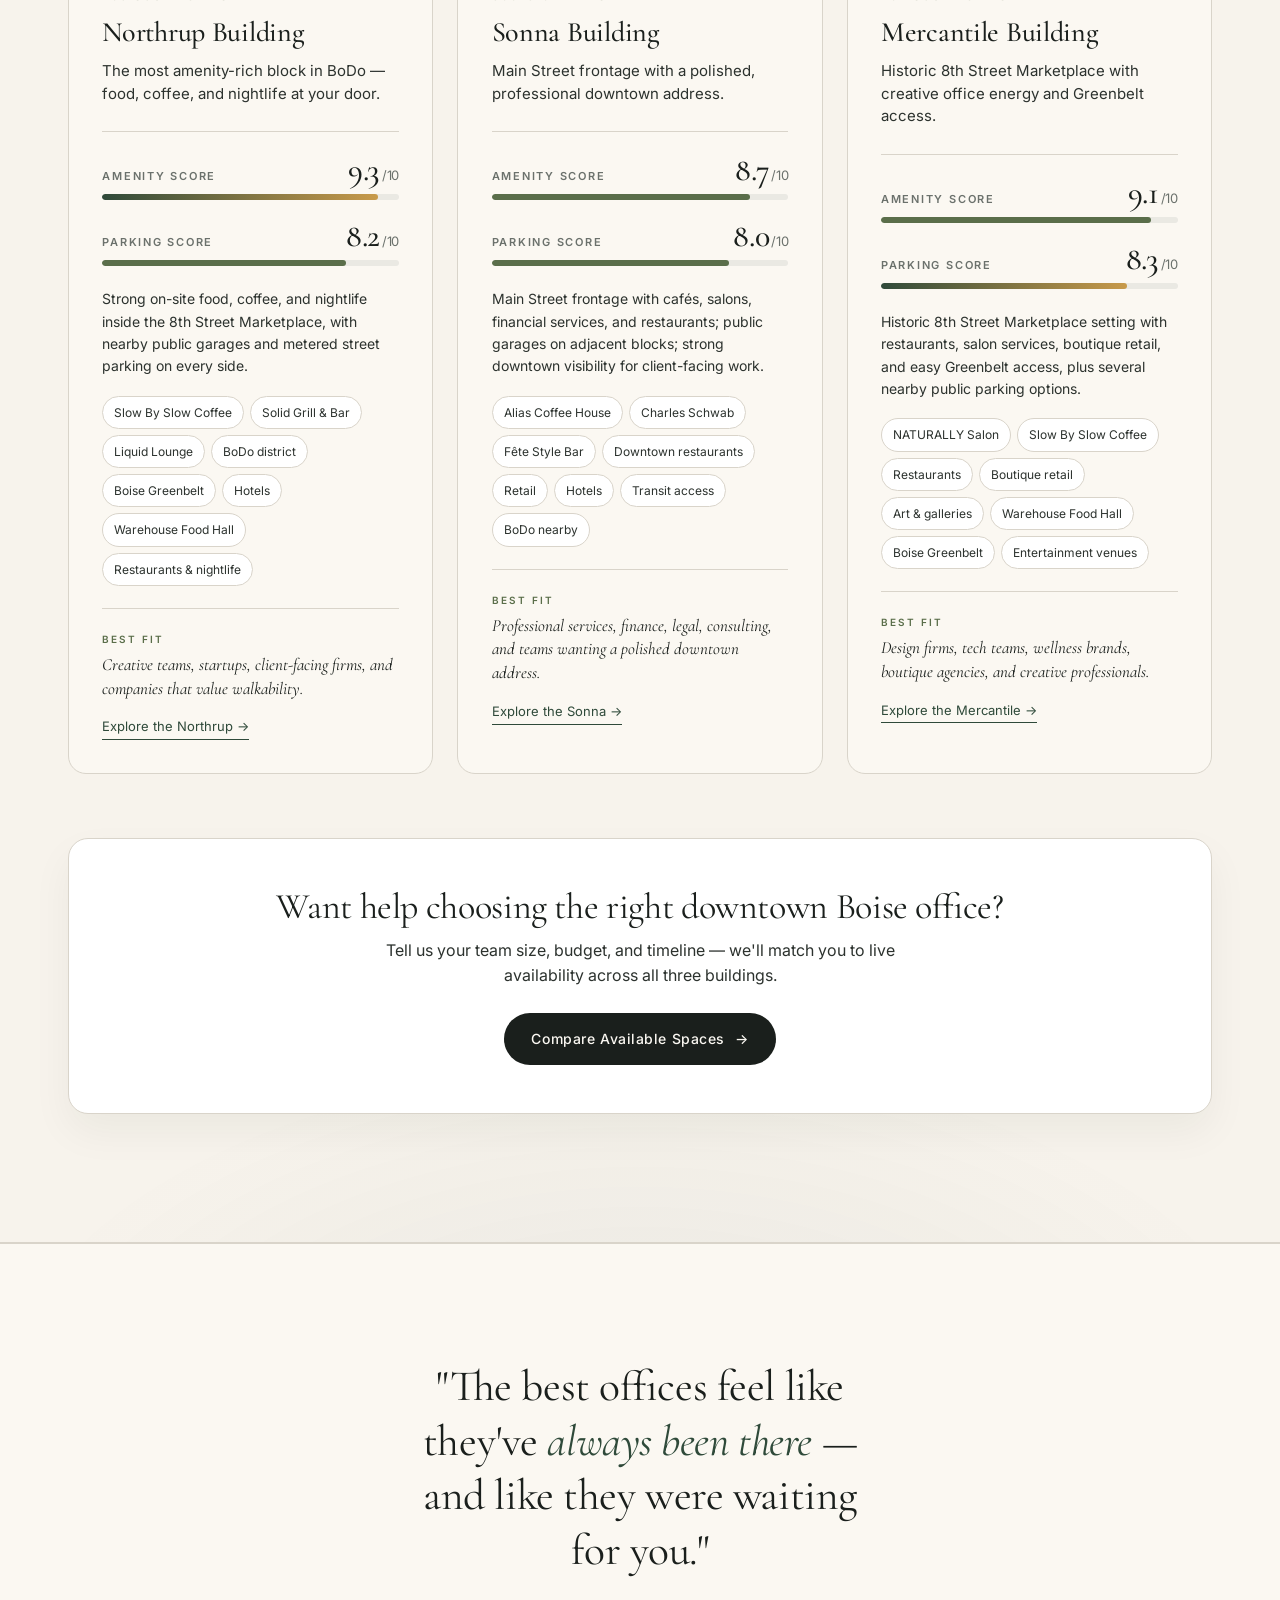
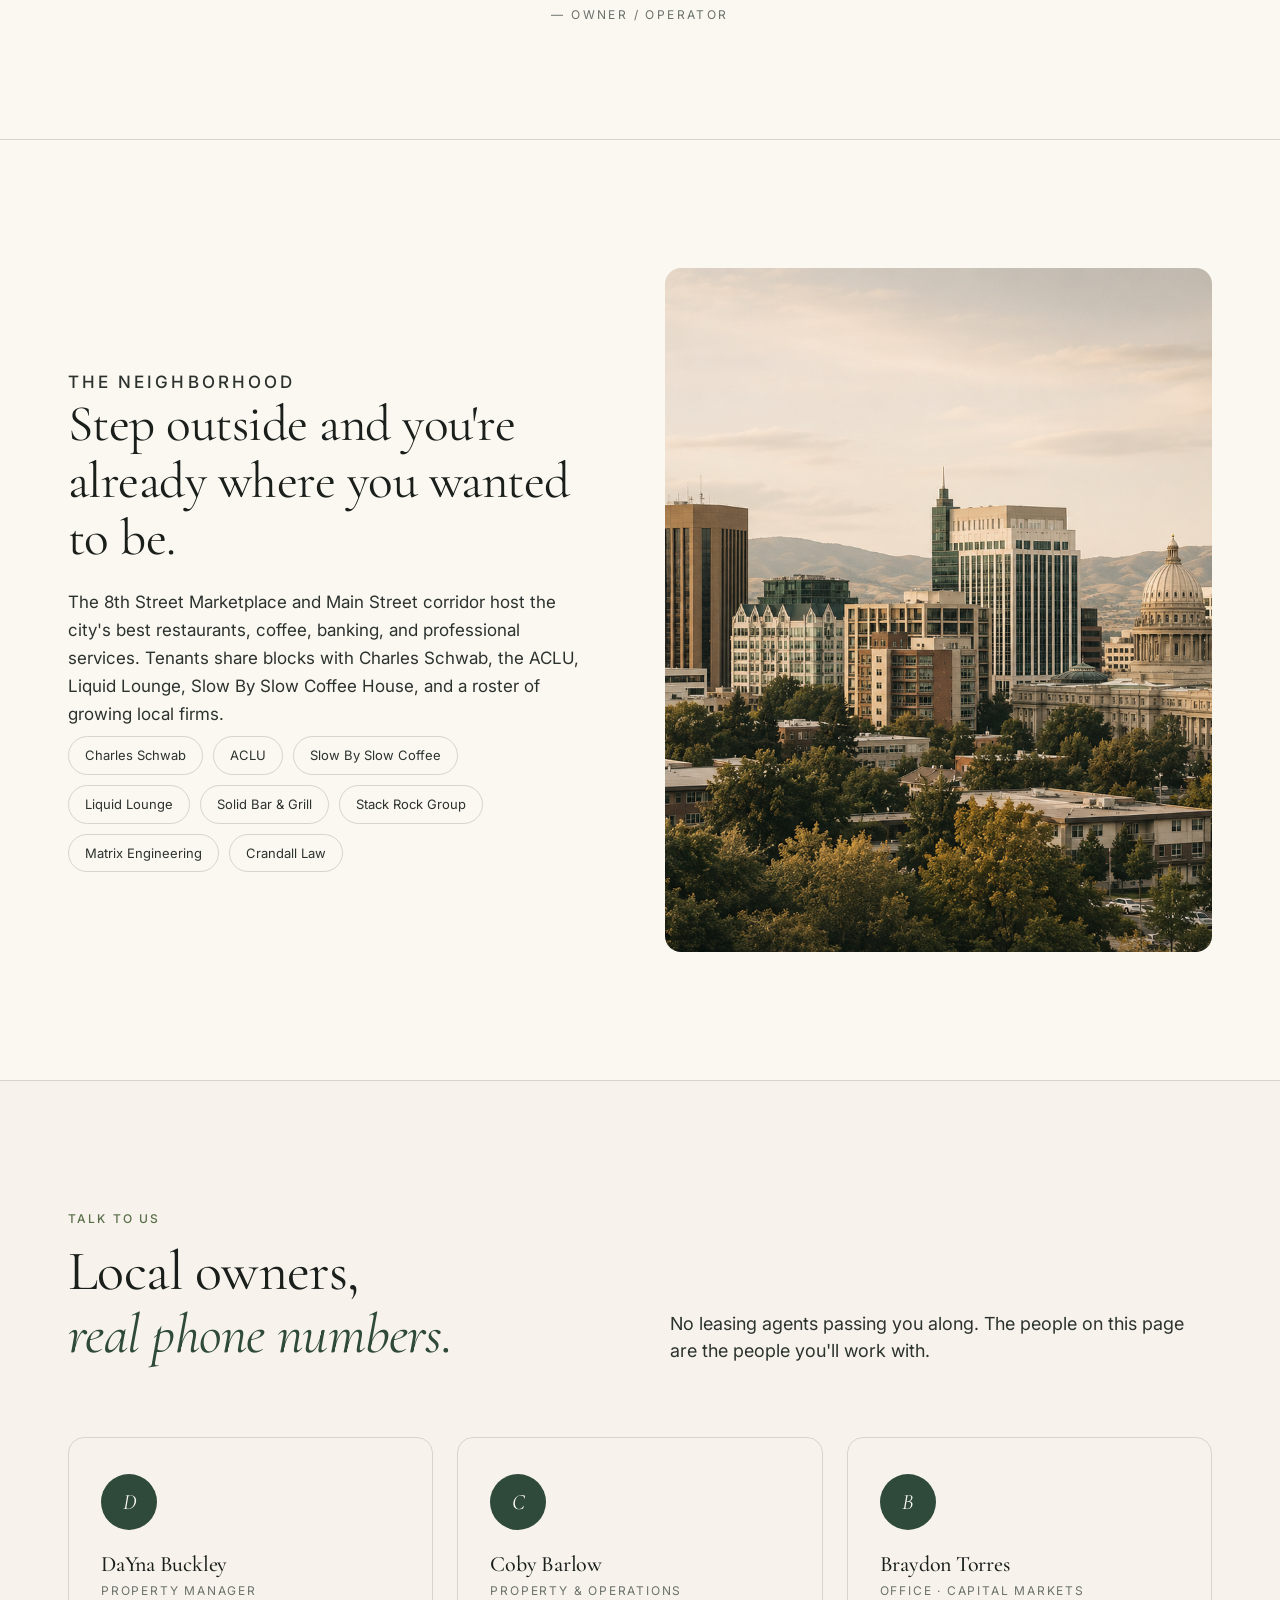
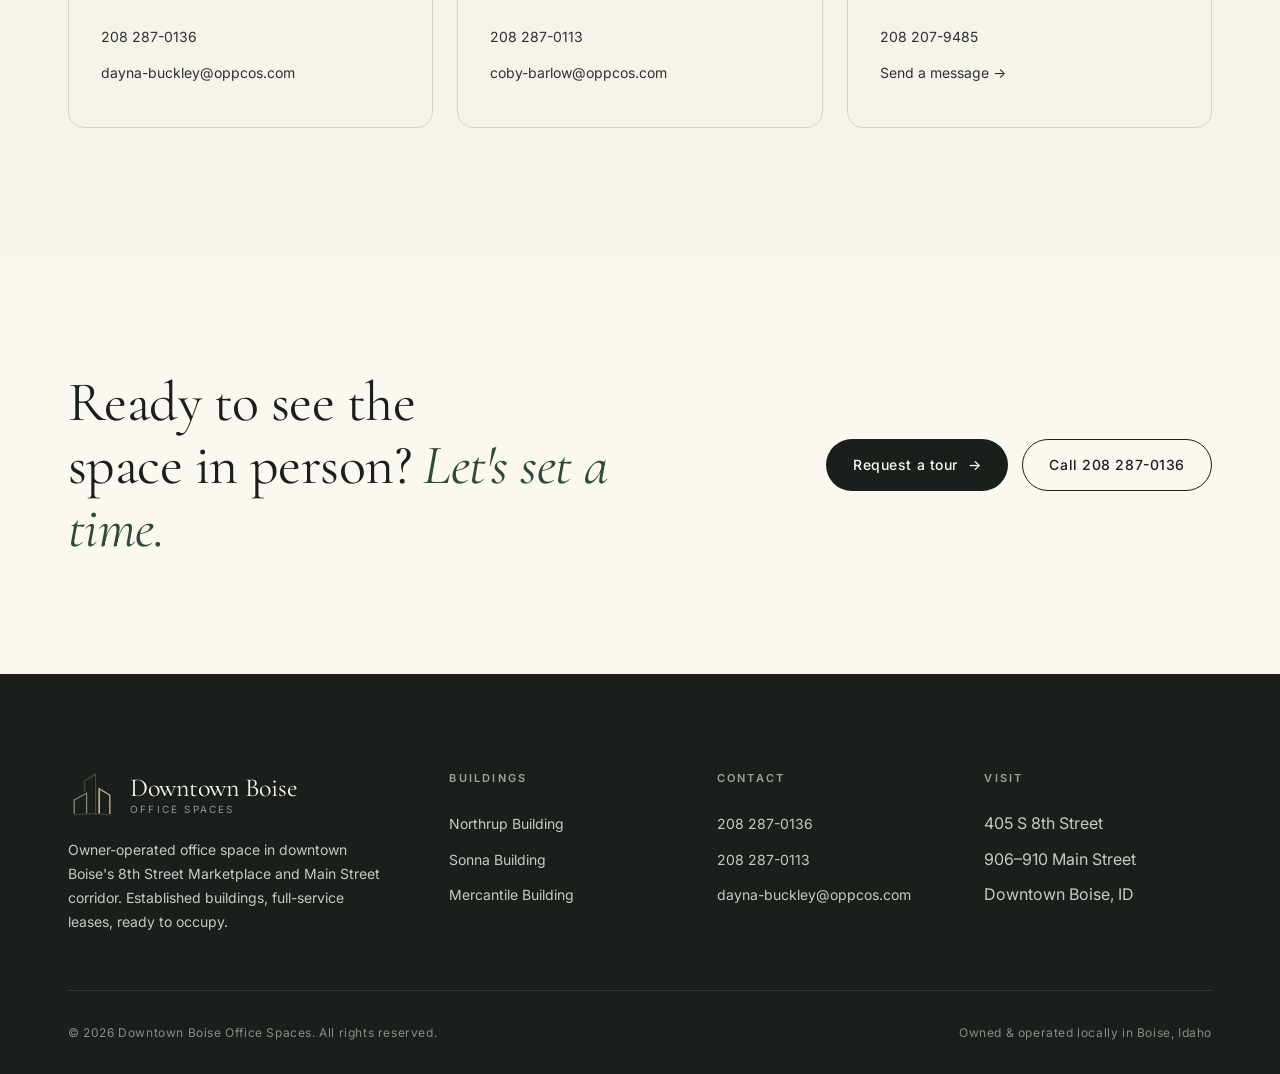
==== commit d42ac650: "Hero: drop sticky scrub, flow naturally, add top breathing room Reverts the sticky scroll-track + 10" ====
--- a/index.html
+++ b/index.html
@@ -49,24 +49,20 @@
 
 <!-- Hero -->
 <section class="hero" aria-label="Introduction" data-frame-count="192">
-  <div class="hero-scroll-track">
-    <div class="hero-viewport">
-      <canvas class="hero-canvas" id="heroCanvas" aria-hidden="true"></canvas>
-      <div class="hero-overlay" aria-hidden="true"></div>
-      <div class="container hero-inner">
-        <p class="eyebrow reveal">Downtown Boise · Office Leasing</p>
-        <h1 class="display reveal delay-1">Find Premium Office Space<br>in <em>Downtown Boise.</em></h1>
-        <p class="hero-lede reveal delay-2">Tell us what your business needs and we'll match you with available downtown Boise office spaces that fit your budget, team size, and timeline.</p>
-        <div class="hero-actions reveal delay-3">
-          <a class="btn btn-light" href="#qualify" id="heroFindCta">Find My Office Space <span class="arrow">→</span></a>
-          <a class="btn btn-ghost" style="color:var(--cream); border-color:rgba(251,248,242,.6);" href="#properties">Browse buildings</a>
-        </div>
-        <div class="hero-meta">
-          <div class="hero-meta-item"><small>Buildings</small><strong>Three</strong></div>
-          <div class="hero-meta-item"><small>Open suites</small><strong>23</strong></div>
-          <div class="hero-meta-item"><small>From</small><strong>$399/mo</strong></div>
-        </div>
-      </div>
+  <canvas class="hero-canvas" id="heroCanvas" aria-hidden="true"></canvas>
+  <div class="hero-overlay" aria-hidden="true"></div>
+  <div class="container hero-inner">
+    <p class="eyebrow reveal">Downtown Boise · Office Leasing</p>
+    <h1 class="display reveal delay-1">Find Premium Office Space<br>in <em>Downtown Boise.</em></h1>
+    <p class="hero-lede reveal delay-2">Tell us what your business needs and we'll match you with available downtown Boise office spaces that fit your budget, team size, and timeline.</p>
+    <div class="hero-actions reveal delay-3">
+      <a class="btn btn-light" href="#qualify" id="heroFindCta">Find My Office Space <span class="arrow">→</span></a>
+      <a class="btn btn-ghost" style="color:var(--cream); border-color:rgba(251,248,242,.6);" href="#properties">Browse buildings</a>
+    </div>
+    <div class="hero-meta">
+      <div class="hero-meta-item"><small>Buildings</small><strong>Three</strong></div>
+      <div class="hero-meta-item"><small>Open suites</small><strong>23</strong></div>
+      <div class="hero-meta-item"><small>From</small><strong>$399/mo</strong></div>
     </div>
   </div>
 </section>
--- a/styles.css
+++ b/styles.css
@@ -294,31 +294,21 @@
 
 /* ---------- Hero ---------- */
 
-/* Outer wrapper. The scroll-track inside defines the section's height
-   so the canvas video can scrub through frames as the user scrolls. */
+/* Hero is fit-to-content in normal document flow. No sticky, no scroll
+   track. The canvas covers the hero and frames advance as the user
+   scrolls past the section (the entire video plays through by the time
+   the hero scrolls off-screen). */
 .hero {
   position: relative;
+  display: flex;
+  align-items: flex-end;
+  overflow: hidden;
   color: var(--cream);
   background: var(--ink);
-}
-
-/* Scroll-scrubbed hero: total height = SCRUB_LENGTH; the inner viewport
-   pins via position:sticky while the user scrolls through the track,
-   advancing the canvas video one frame per ~0.5vh. */
-.hero-scroll-track {
-  position: relative;
-  /* 200vh total = 100vh of scrub on top of the visible viewport */
-  height: 200vh;
-}
-.hero-viewport {
-  position: sticky;
-  top: 0;
-  height: 100vh;
-  width: 100%;
-  overflow: hidden;
-  display: flex;
-  align-items: flex-end;
-  background: var(--ink);
+  /* Floor so the hero has enough vertical scroll-room for the user to
+     see all 192 frames as they scroll past. Above the floor the hero
+     grows to fit content + padding. */
+  min-height: 78vh;
 }
 
 /* Scroll-driven hero — canvas renders frame-by-frame as the user scrolls past */
@@ -327,6 +317,7 @@
   inset: 0;
   width: 100%;
   height: 100%;
+  display: block;            /* kill inline baseline gap */
   z-index: 1;
   background-color: var(--ink);
   background-image: url('Brand%20Assets/cityscape.png');
@@ -343,8 +334,9 @@
   inset: 0;
   z-index: 2;
   pointer-events: none;
+  /* Softer bottom darkness so the gradient doesn't read as a dark bar */
   background:
-    linear-gradient(180deg, rgba(20,28,22,0.35) 0%, rgba(20,28,22,0.15) 35%, rgba(20,28,22,0.85) 100%);
+    linear-gradient(180deg, rgba(20,28,22,0.30) 0%, rgba(20,28,22,0.05) 30%, rgba(20,28,22,0.10) 60%, rgba(20,28,22,0.55) 100%);
 }
 .hero .hero-inner { position: relative; z-index: 3; }
 .hero-bg {
@@ -367,10 +359,10 @@
   position: relative;
   z-index: 2;
   width: 100%;
-  /* Fit-to-content: no forced top padding. The sticky viewport is 100vh
-     and the text sits at its natural height anchored to the bottom. */
   padding-bottom: clamp(40px, 6vw, 88px);
-  padding-top: 24px;
+  /* A bit of breathing room above the eyebrow so the text doesn't sit
+     right against the nav on shorter viewports */
+  padding-top: clamp(96px, 10vw, 140px);
 }
 .hero .eyebrow { color: rgba(251, 248, 242, 0.85); }
 .hero h1 { color: var(--cream); max-width: 18ch; }
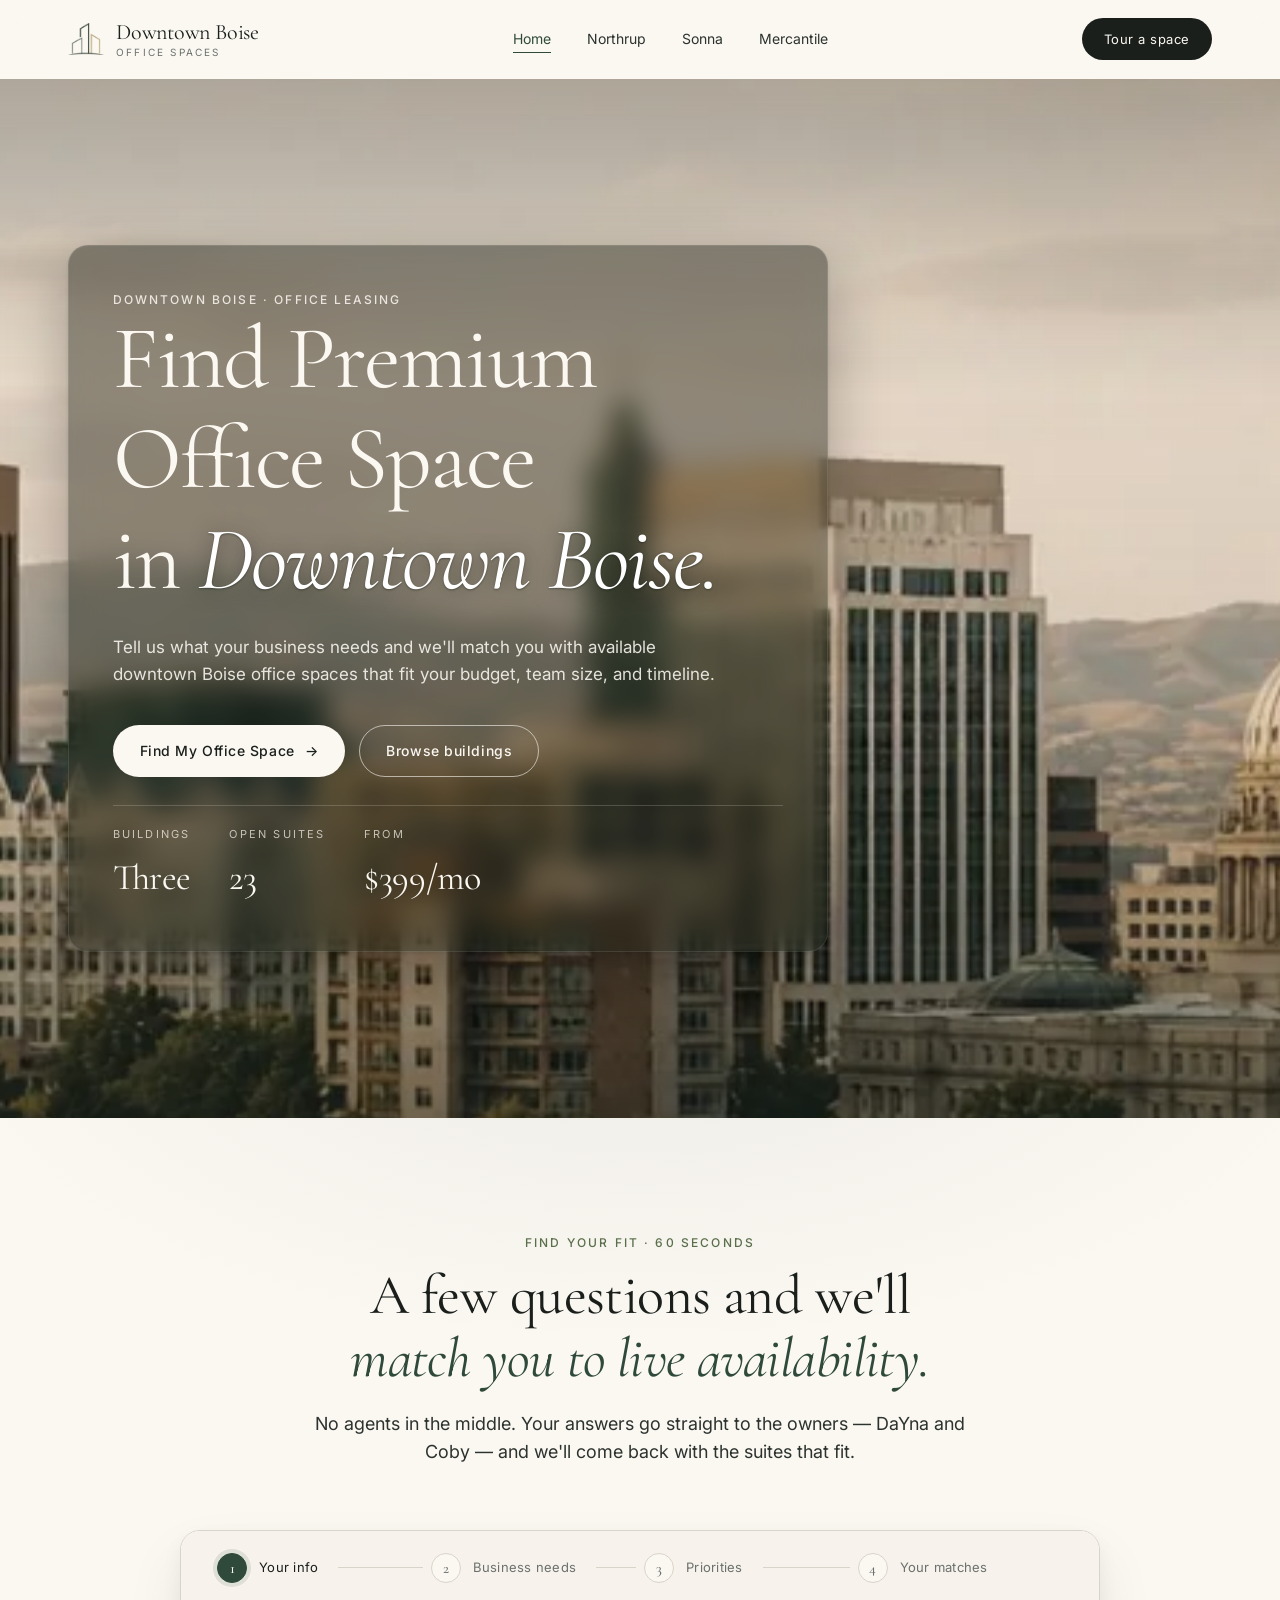
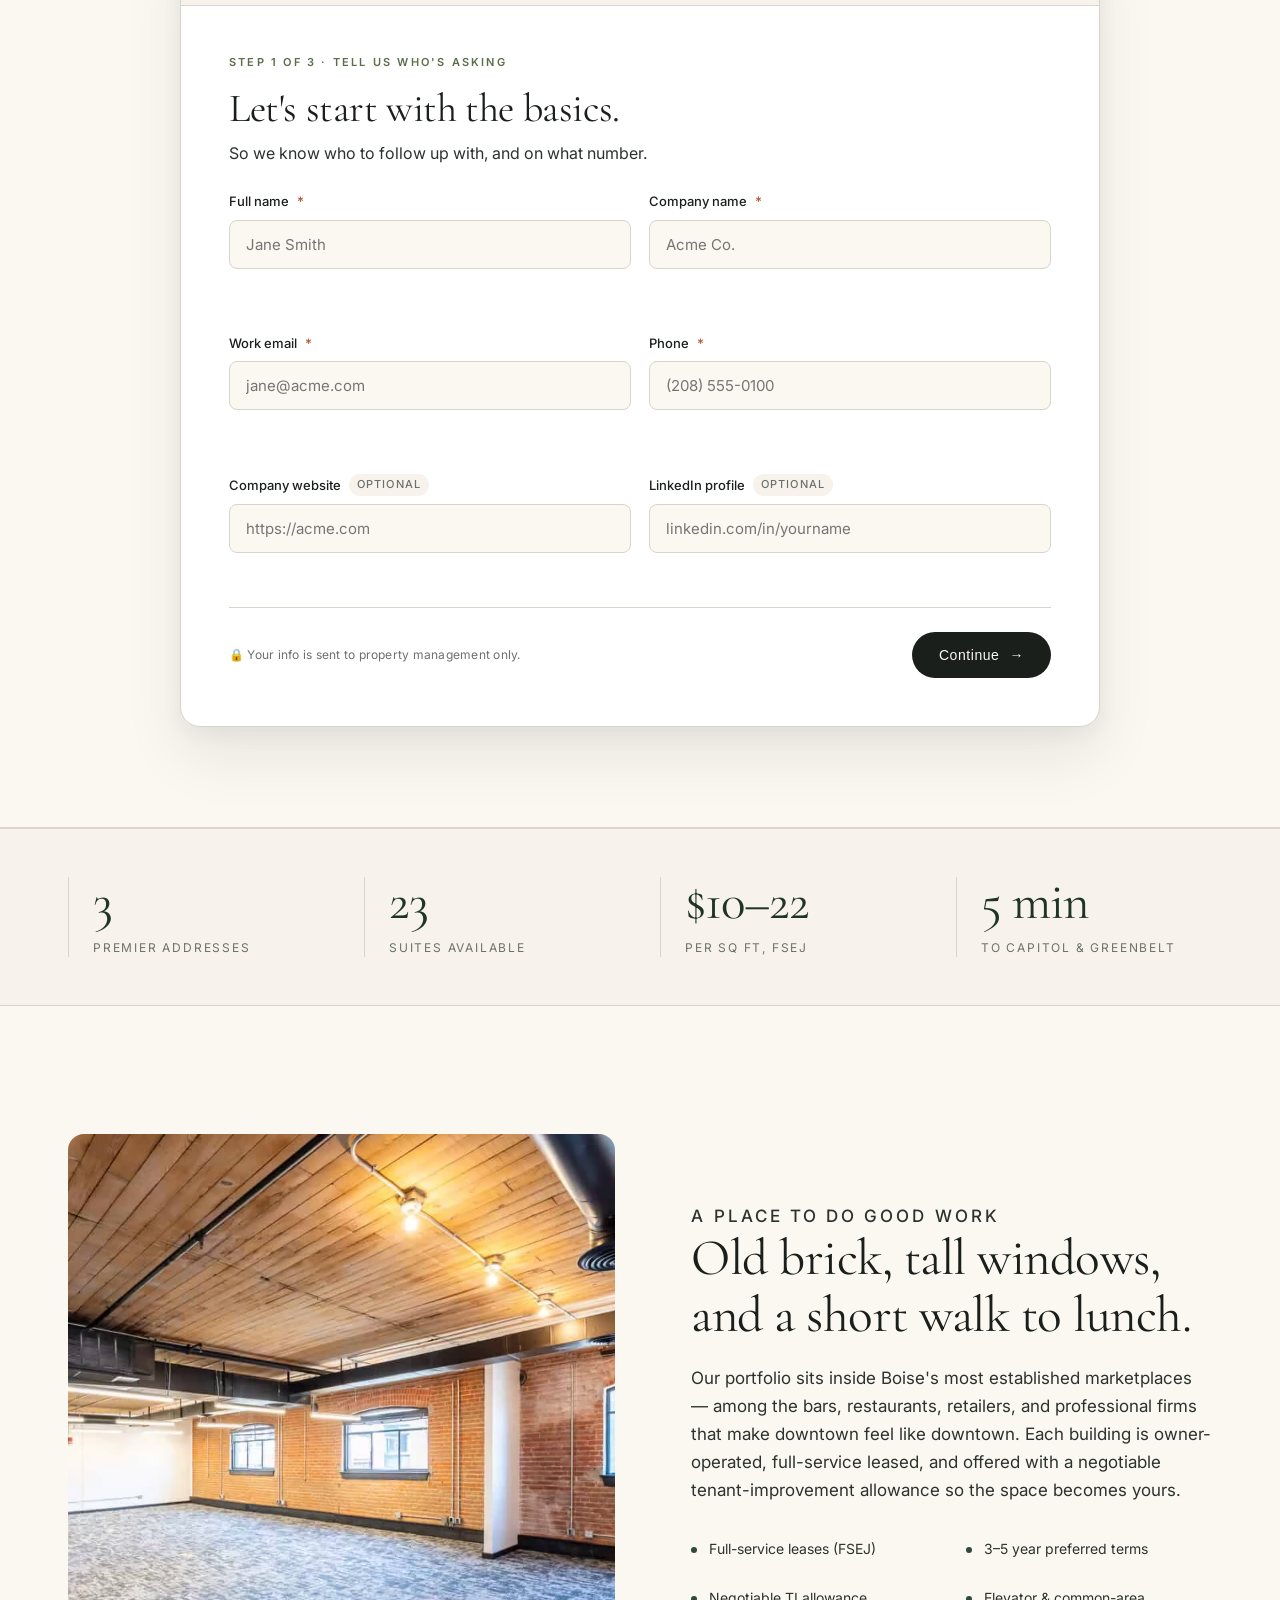
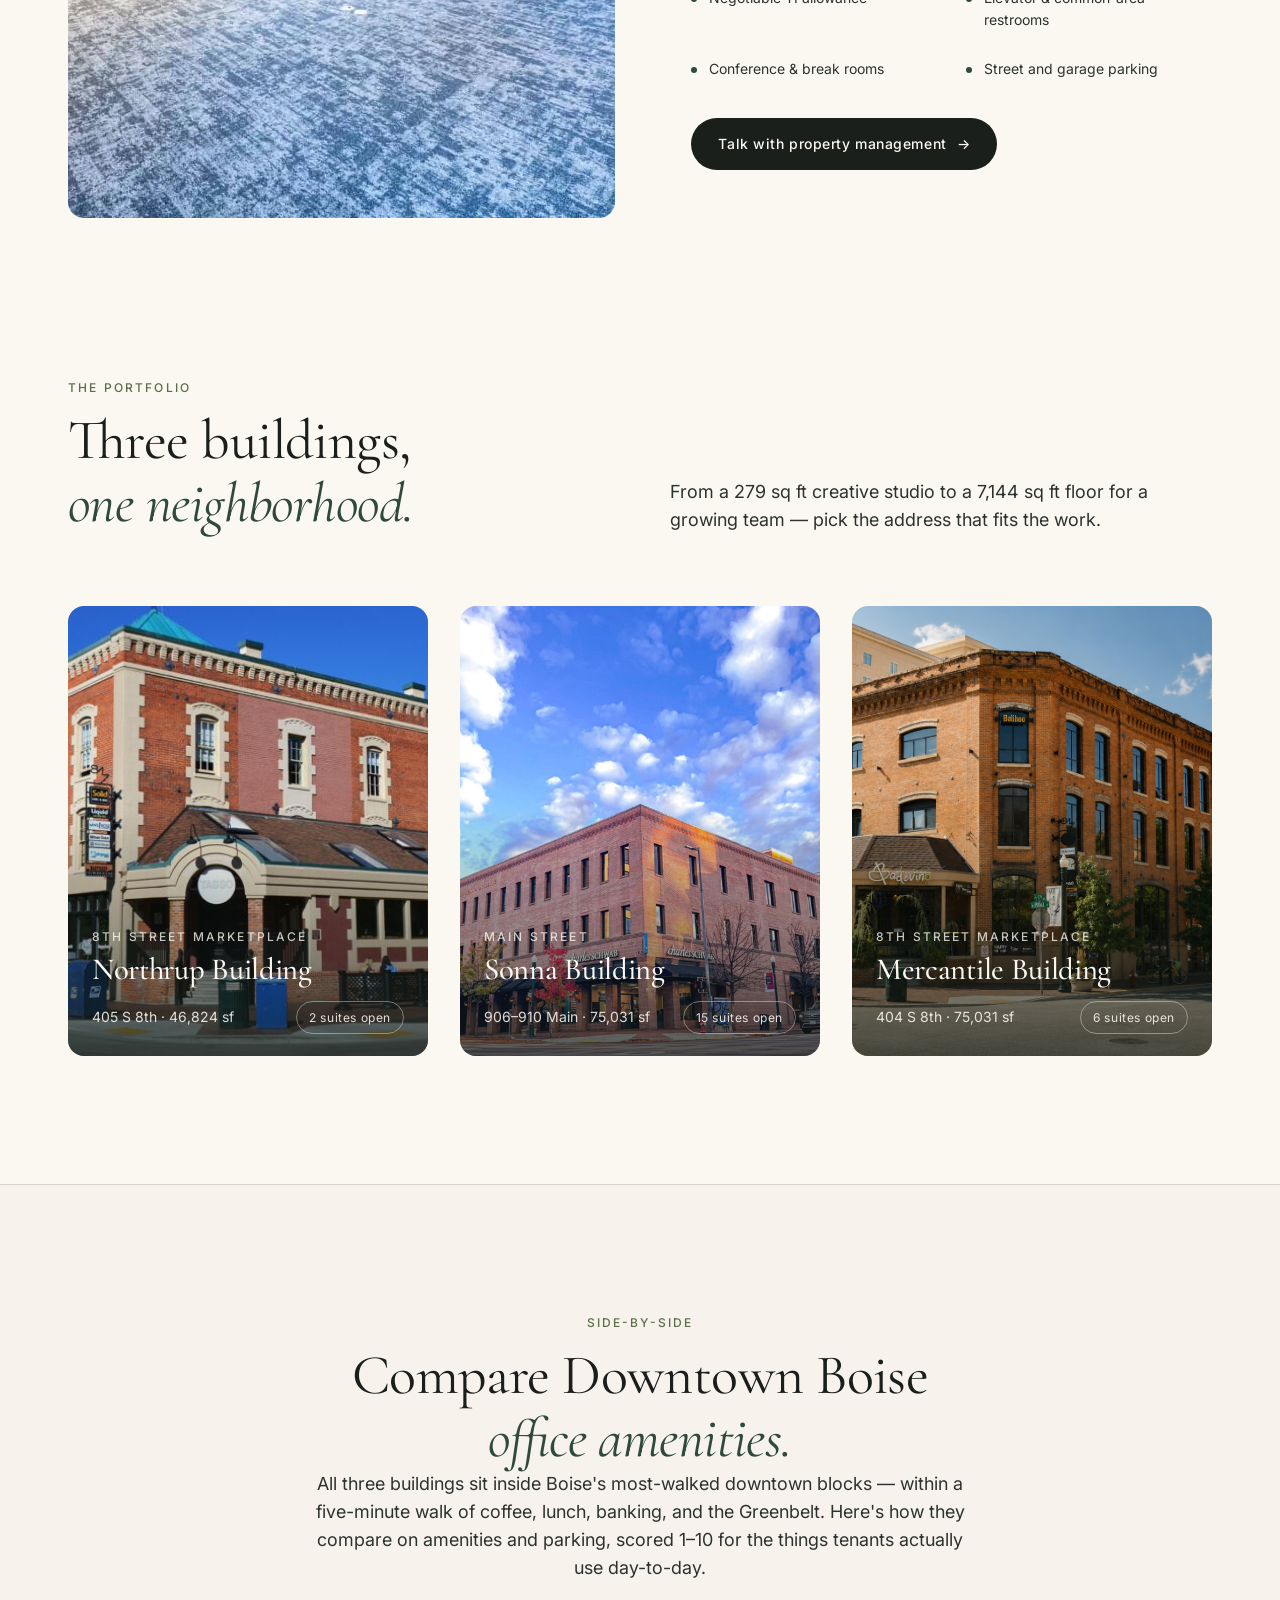
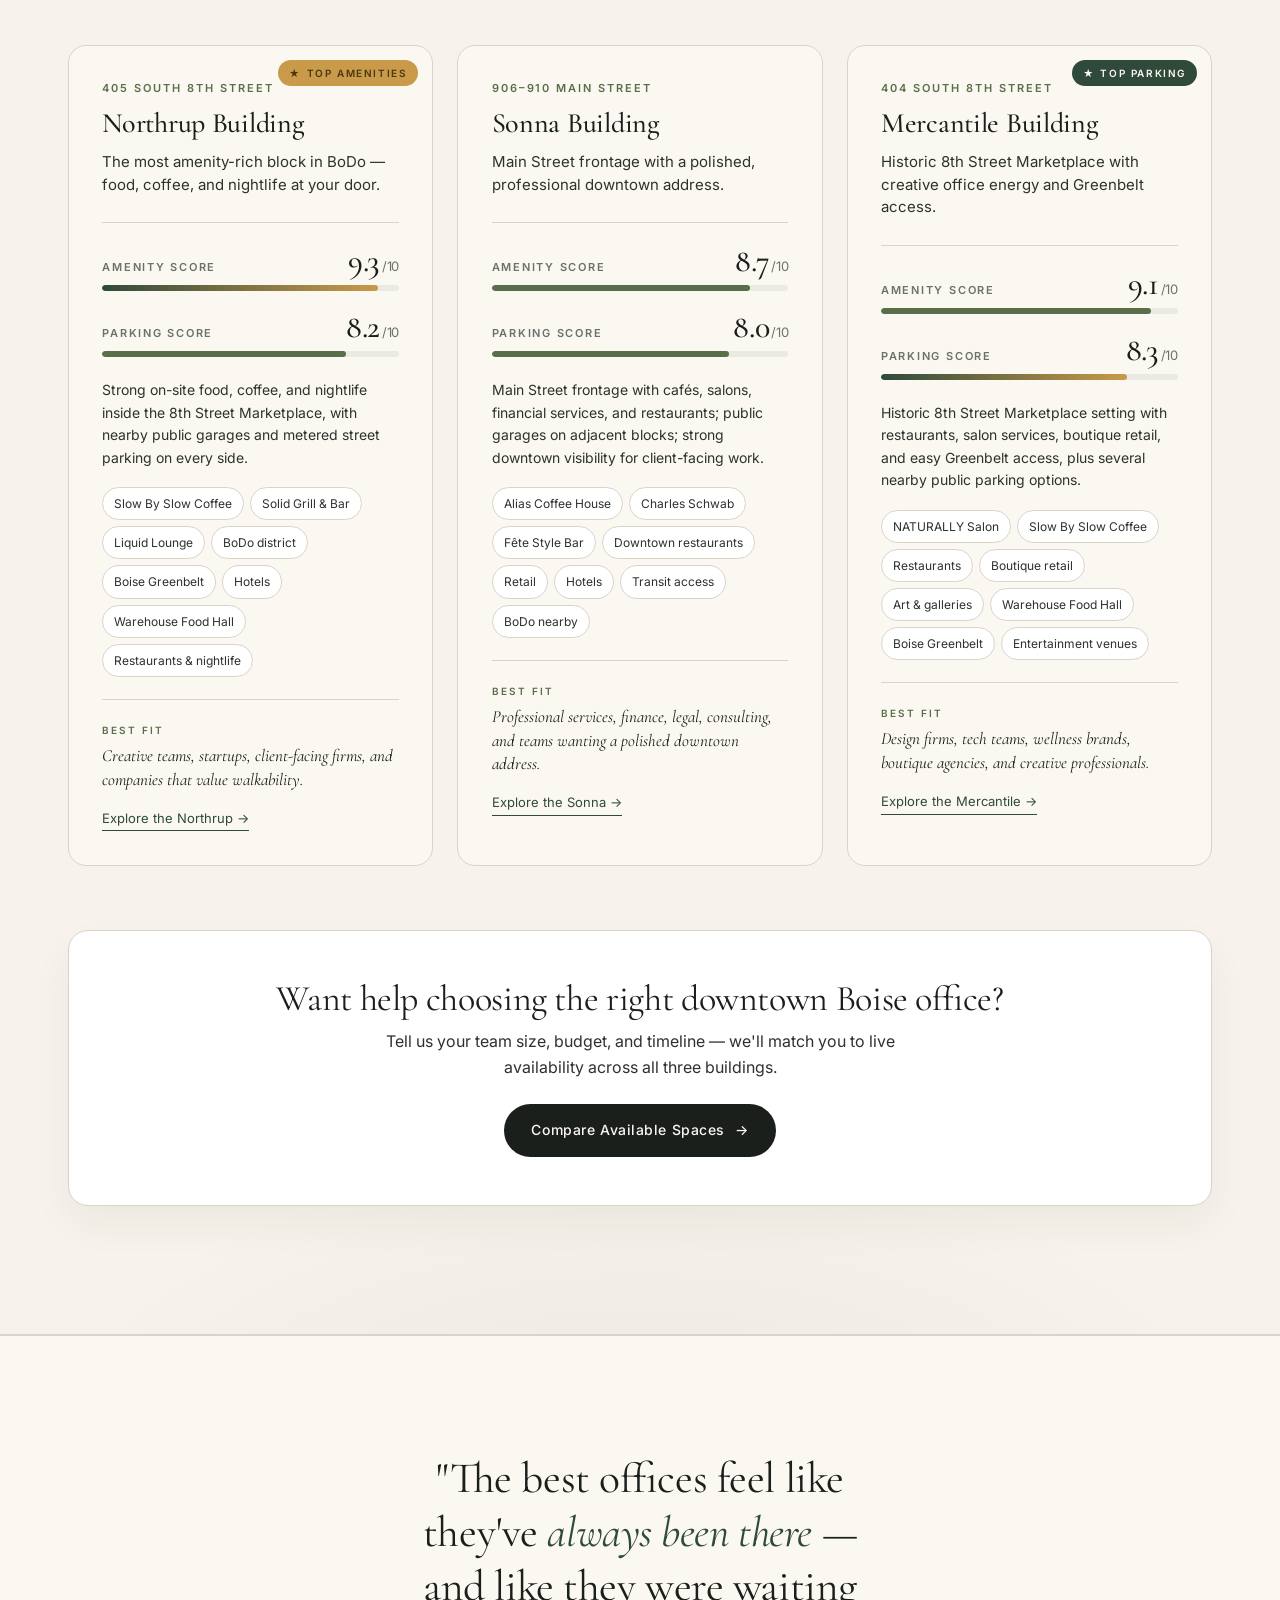
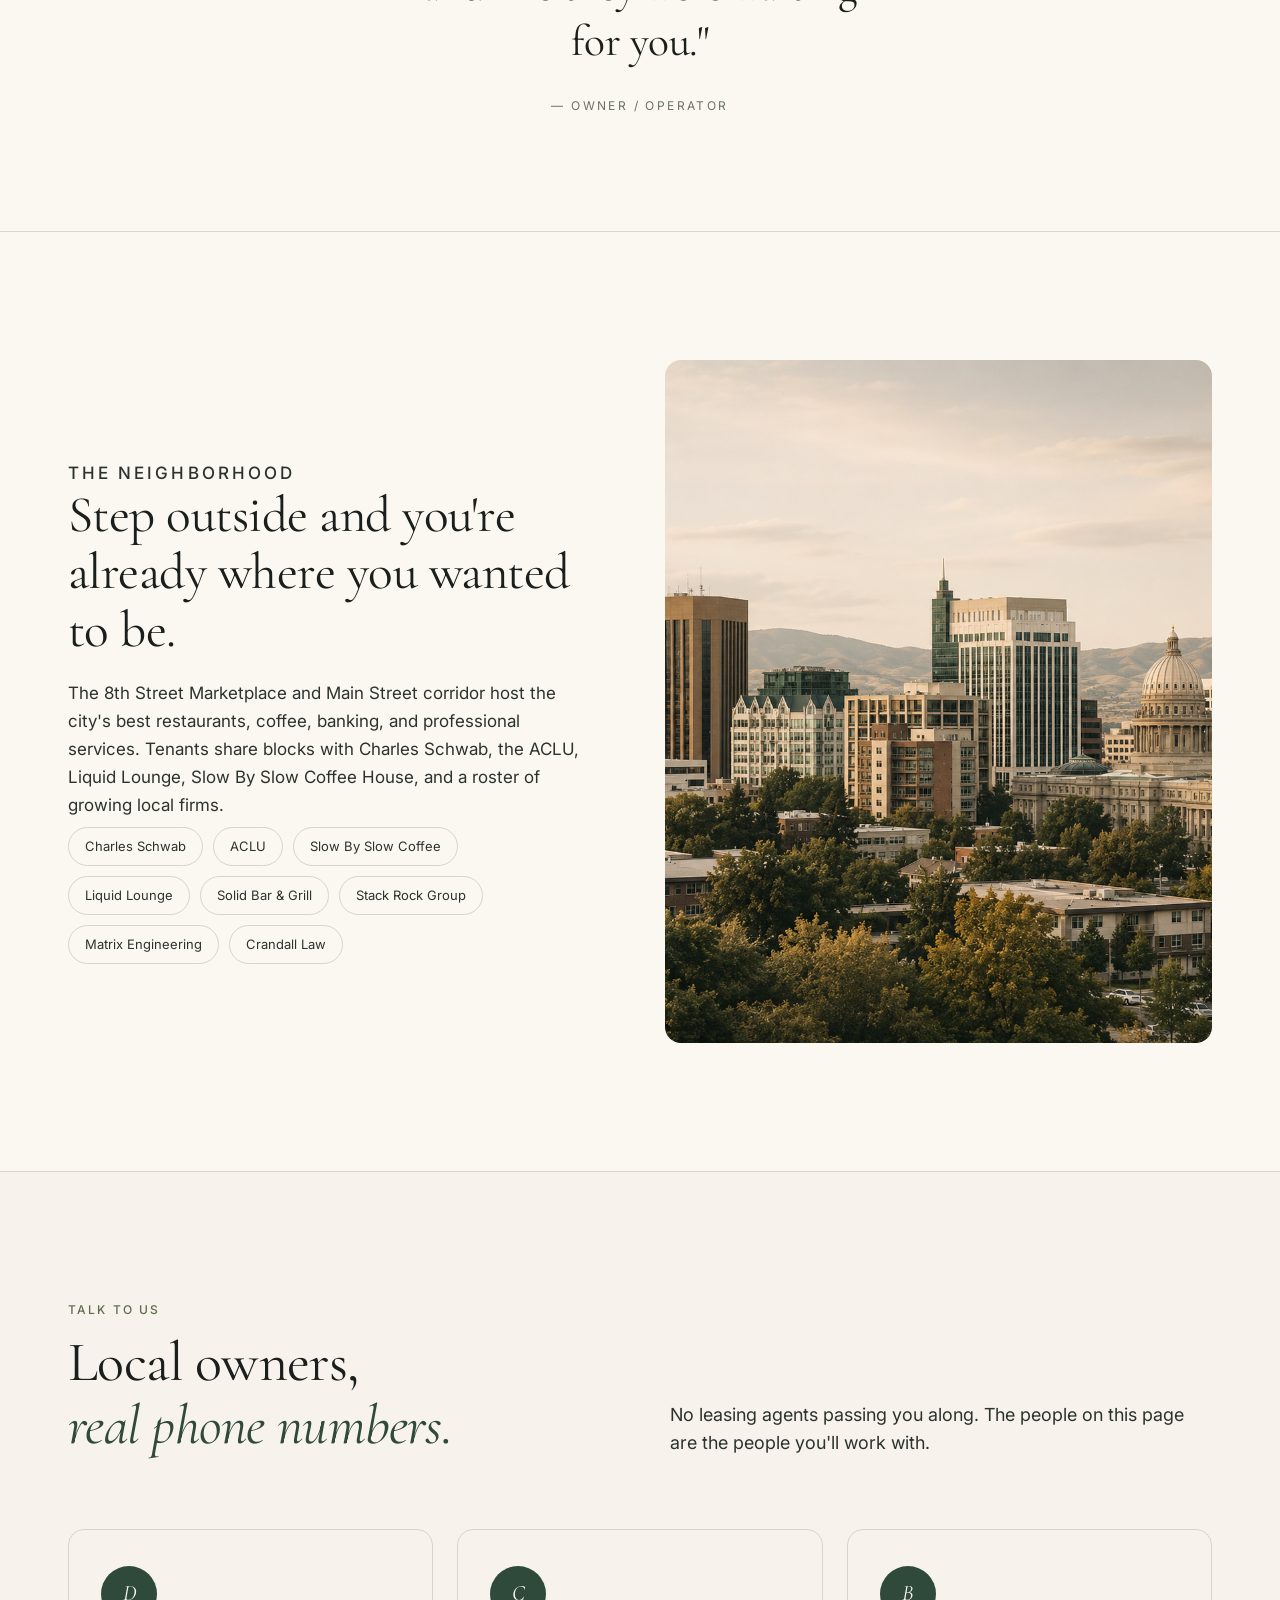
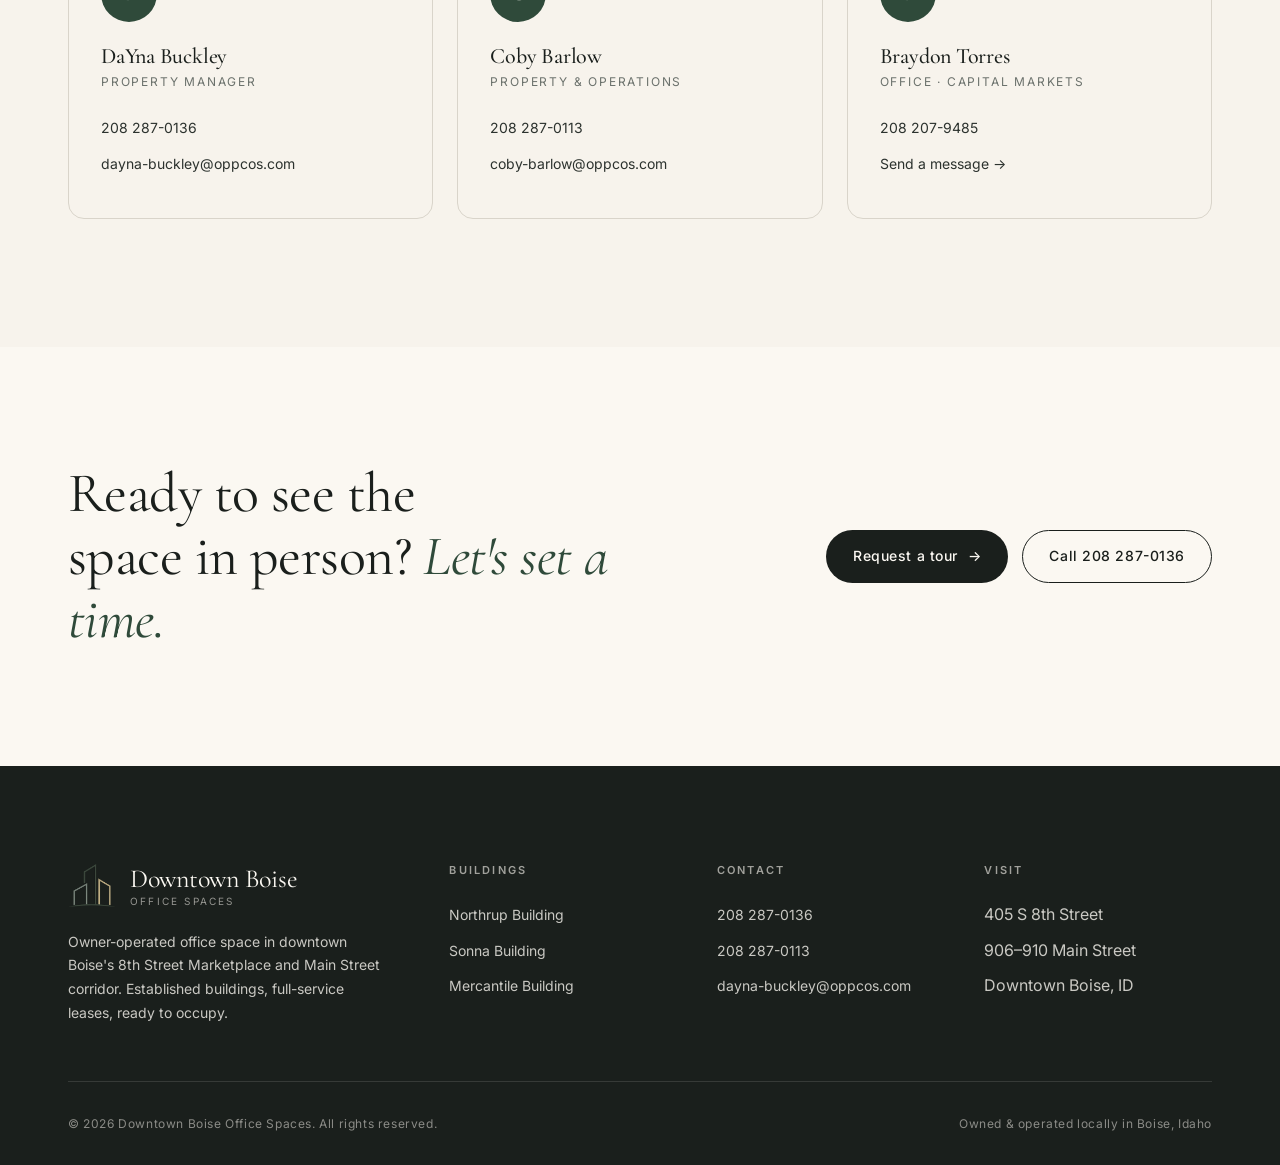
==== commit 4d041686: "Hero: compact text card + scroll-driven image pan (home + 3 building pages) Every hero on the site n" ====
--- a/index.html
+++ b/index.html
@@ -52,17 +52,19 @@
   <canvas class="hero-canvas" id="heroCanvas" aria-hidden="true"></canvas>
   <div class="hero-overlay" aria-hidden="true"></div>
   <div class="container hero-inner">
-    <p class="eyebrow reveal">Downtown Boise · Office Leasing</p>
-    <h1 class="display reveal delay-1">Find Premium Office Space<br>in <em>Downtown Boise.</em></h1>
-    <p class="hero-lede reveal delay-2">Tell us what your business needs and we'll match you with available downtown Boise office spaces that fit your budget, team size, and timeline.</p>
-    <div class="hero-actions reveal delay-3">
-      <a class="btn btn-light" href="#qualify" id="heroFindCta">Find My Office Space <span class="arrow">→</span></a>
-      <a class="btn btn-ghost" style="color:var(--cream); border-color:rgba(251,248,242,.6);" href="#properties">Browse buildings</a>
-    </div>
-    <div class="hero-meta">
-      <div class="hero-meta-item"><small>Buildings</small><strong>Three</strong></div>
-      <div class="hero-meta-item"><small>Open suites</small><strong>23</strong></div>
-      <div class="hero-meta-item"><small>From</small><strong>$399/mo</strong></div>
+    <div class="hero-text-card">
+      <p class="eyebrow reveal">Downtown Boise · Office Leasing</p>
+      <h1 class="display reveal delay-1">Find Premium Office Space<br>in <em>Downtown Boise.</em></h1>
+      <p class="hero-lede reveal delay-2">Tell us what your business needs and we'll match you with available downtown Boise office spaces that fit your budget, team size, and timeline.</p>
+      <div class="hero-actions reveal delay-3">
+        <a class="btn btn-light" href="#qualify" id="heroFindCta">Find My Office Space <span class="arrow">→</span></a>
+        <a class="btn btn-ghost" style="color:var(--cream); border-color:rgba(251,248,242,.6);" href="#properties">Browse buildings</a>
+      </div>
+      <div class="hero-meta">
+        <div class="hero-meta-item"><small>Buildings</small><strong>Three</strong></div>
+        <div class="hero-meta-item"><small>Open suites</small><strong>23</strong></div>
+        <div class="hero-meta-item"><small>From</small><strong>$399/mo</strong></div>
+      </div>
     </div>
   </div>
 </section>
--- a/styles.css
+++ b/styles.css
@@ -294,36 +294,36 @@
 
 /* ---------- Hero ---------- */
 
-/* Hero is fit-to-content in normal document flow. No sticky, no scroll
-   track. The canvas covers the hero and frames advance as the user
-   scrolls past the section (the entire video plays through by the time
-   the hero scrolls off-screen). */
+/* Compact hero — visible area = text card + small margin top/bottom.
+   The canvas inside is 200% tall and translates upward as the user
+   scrolls, so the full image/video reveals progressively without ever
+   showing all at once. */
 .hero {
   position: relative;
   display: flex;
-  align-items: flex-end;
+  align-items: center;
   overflow: hidden;
   color: var(--cream);
   background: var(--ink);
-  /* Floor so the hero has enough vertical scroll-room for the user to
-     see all 192 frames as they scroll past. Above the floor the hero
-     grows to fit content + padding. */
-  min-height: 78vh;
-}
-
-/* Scroll-driven hero — canvas renders frame-by-frame as the user scrolls past */
+}
+
+/* Scroll-driven hero — canvas renders frame-by-frame, AND it's 200% tall
+   so it can pan vertically as the user scrolls (translateY driven by JS) */
 .hero-canvas {
   position: absolute;
-  inset: 0;
+  left: 0;
+  right: 0;
+  top: 0;
   width: 100%;
-  height: 100%;
+  height: 200%;
   display: block;            /* kill inline baseline gap */
   z-index: 1;
   background-color: var(--ink);
   background-image: url('Brand%20Assets/cityscape.png');
   background-size: cover;
-  background-position: center;
+  background-position: center top;
   pointer-events: none;
+  will-change: transform;
   /* Fade in once frames start drawing */
   opacity: 0;
   transition: opacity 0.5s var(--ease);
@@ -357,16 +357,43 @@
 }
 .hero-inner {
   position: relative;
-  z-index: 2;
+  z-index: 3;
   width: 100%;
-  padding-bottom: clamp(40px, 6vw, 88px);
-  /* A bit of breathing room above the eyebrow so the text doesn't sit
-     right against the nav on shorter viewports */
-  padding-top: clamp(96px, 10vw, 140px);
-}
+  /* Small outer margin — the visible photo strip extends just this far
+     beyond the text card top and bottom */
+  padding-block: clamp(28px, 3vw, 40px);
+}
+
+/* Glass card behind hero text — subtle dark backdrop with blur so the
+   typography reads on any frame, with a soft shadow for lift. Shared
+   between the home hero and all building heroes. */
+.hero-text-card {
+  display: block;
+  background: rgba(20, 28, 22, 0.42);
+  -webkit-backdrop-filter: blur(14px) saturate(135%);
+          backdrop-filter: blur(14px) saturate(135%);
+  border: 1px solid rgba(251, 248, 242, 0.10);
+  border-radius: 20px;
+  padding: clamp(28px, 3.4vw, 44px) clamp(28px, 3.4vw, 44px) clamp(32px, 3.4vw, 48px);
+  box-shadow:
+    0 24px 60px rgba(0, 0, 0, 0.28),
+    0 2px 4px rgba(0, 0, 0, 0.10);
+  max-width: 760px;
+}
+.building-hero .hero-text-card { max-width: 880px; }
 .hero .eyebrow { color: rgba(251, 248, 242, 0.85); }
 .hero h1 { color: var(--cream); max-width: 18ch; }
-.hero h1 em { color: var(--ochre); }
+/* "Downtown Boise" — pure white is the only true cool-neutral in the
+   palette and the brightest tone available; everything in the warm
+   half (ochre, terracotta, even cream) blended with the cityscape's
+   golden-hour amber. A strong dark text-shadow gives it a halo so it
+   sits clearly above the photo regardless of the frame underneath. */
+.hero h1 em {
+  color: var(--white);
+  text-shadow:
+    0 2px 20px rgba(20, 28, 22, 0.6),
+    0 1px 2px rgba(20, 28, 22, 0.45);
+}
 .hero-lede {
   margin-top: 24px;
   max-width: 56ch;
@@ -375,12 +402,15 @@
 }
 .hero-actions { margin-top: 36px; display: flex; gap: 14px; flex-wrap: wrap; }
 .hero-meta {
-  position: absolute;
-  right: var(--gutter);
-  bottom: clamp(48px, 9vw, 120px);
-  display: flex;
-  gap: 40px;
+  /* Inside the hero-text-card: lives as a stats footer at the bottom
+     of the card with a soft divider above */
+  margin-top: 28px;
+  padding-top: 20px;
+  border-top: 1px solid rgba(251, 248, 242, 0.18);
+  display: flex;
+  gap: clamp(20px, 3vw, 40px);
   align-items: flex-end;
+  flex-wrap: wrap;
 }
 .hero-meta-item small {
   display: block;
@@ -784,33 +814,33 @@
 
 .building-hero {
   position: relative;
-  padding: clamp(140px, 17vw, 220px) 0 clamp(80px, 10vw, 130px);
+  padding: clamp(28px, 3vw, 40px) 0;
   background: var(--ink);
   color: var(--cream);
   overflow: hidden;
   isolation: isolate;
+  display: flex;
+  align-items: center;
 }
 .building-hero-bg {
   position: absolute;
-  inset: 0;
+  top: 0;
+  left: 0;
+  right: 0;
+  height: 200%;    /* 2x parent so JS can pan it via translateY */
   z-index: 0;
   background-size: cover;
-  background-position: center;
-  /* Hold-the-camera-still feel; very slow drift so the image never feels static */
-  transform: scale(1.06);
-  animation: buildingHeroFloat 26s var(--ease) infinite alternate;
+  background-position: center top;
+  will-change: transform;
 }
 .building-hero-bg::after {
   content: "";
   position: absolute; inset: 0;
   background:
-    linear-gradient(180deg, rgba(20,28,22,0.45) 0%, rgba(20,28,22,0.30) 25%, rgba(20,28,22,0.78) 100%);
-}
-@keyframes buildingHeroFloat {
-  from { transform: scale(1.05) translateY(0); }
-  to   { transform: scale(1.10) translateY(-2%); }
-}
-.building-hero > .container { position: relative; z-index: 1; }
+    linear-gradient(180deg, rgba(20,28,22,0.45) 0%, rgba(20,28,22,0.30) 25%, rgba(20,28,22,0.55) 100%);
+}
+.building-hero > .container { position: relative; z-index: 1; width: 100%; }
+@media (prefers-reduced-motion: reduce) { .building-hero-bg { transform: none !important; } }
 .building-hero .crumb {
   font-size: 12px;
   letter-spacing: 0.18em;
@@ -833,12 +863,12 @@
   max-width: 56ch;
 }
 .building-hero .specs {
-  margin-top: 56px;
+  margin-top: 28px;
   display: grid;
   grid-template-columns: repeat(4, 1fr);
-  gap: 32px;
+  gap: clamp(16px, 2vw, 28px);
   border-top: 1px solid rgba(251, 248, 242, 0.18);
-  padding-top: 32px;
+  padding-top: 20px;
 }
 .building-hero .specs .spec-label {
   font-size: 11px;
@@ -849,20 +879,16 @@
 .building-hero .specs .spec-value {
   margin-top: 6px;
   font-family: var(--font-display);
-  font-size: clamp(24px, 2.4vw, 32px);
+  font-size: clamp(20px, 1.8vw, 26px);
   font-weight: 500;
   color: var(--cream);
 }
 @media (max-width: 800px) {
-  .building-hero .specs { grid-template-columns: repeat(2, 1fr); gap: 24px; }
+  .building-hero .specs { grid-template-columns: repeat(2, 1fr); gap: 18px; }
 }
 @media (max-width: 420px) {
-  .building-hero { padding: clamp(110px, 28vw, 140px) 0 64px; }
-  .building-hero .specs { grid-template-columns: 1fr 1fr; gap: 16px; padding-top: 24px; margin-top: 36px; }
-  .building-hero .specs .spec-value { font-size: 20px; }
-}
-@media (prefers-reduced-motion: reduce) {
-  .building-hero-bg { animation: none; transform: scale(1.04); }
+  .building-hero .specs { grid-template-columns: 1fr 1fr; gap: 14px; padding-top: 18px; margin-top: 22px; }
+  .building-hero .specs .spec-value { font-size: 18px; }
 }
 
 .gallery {
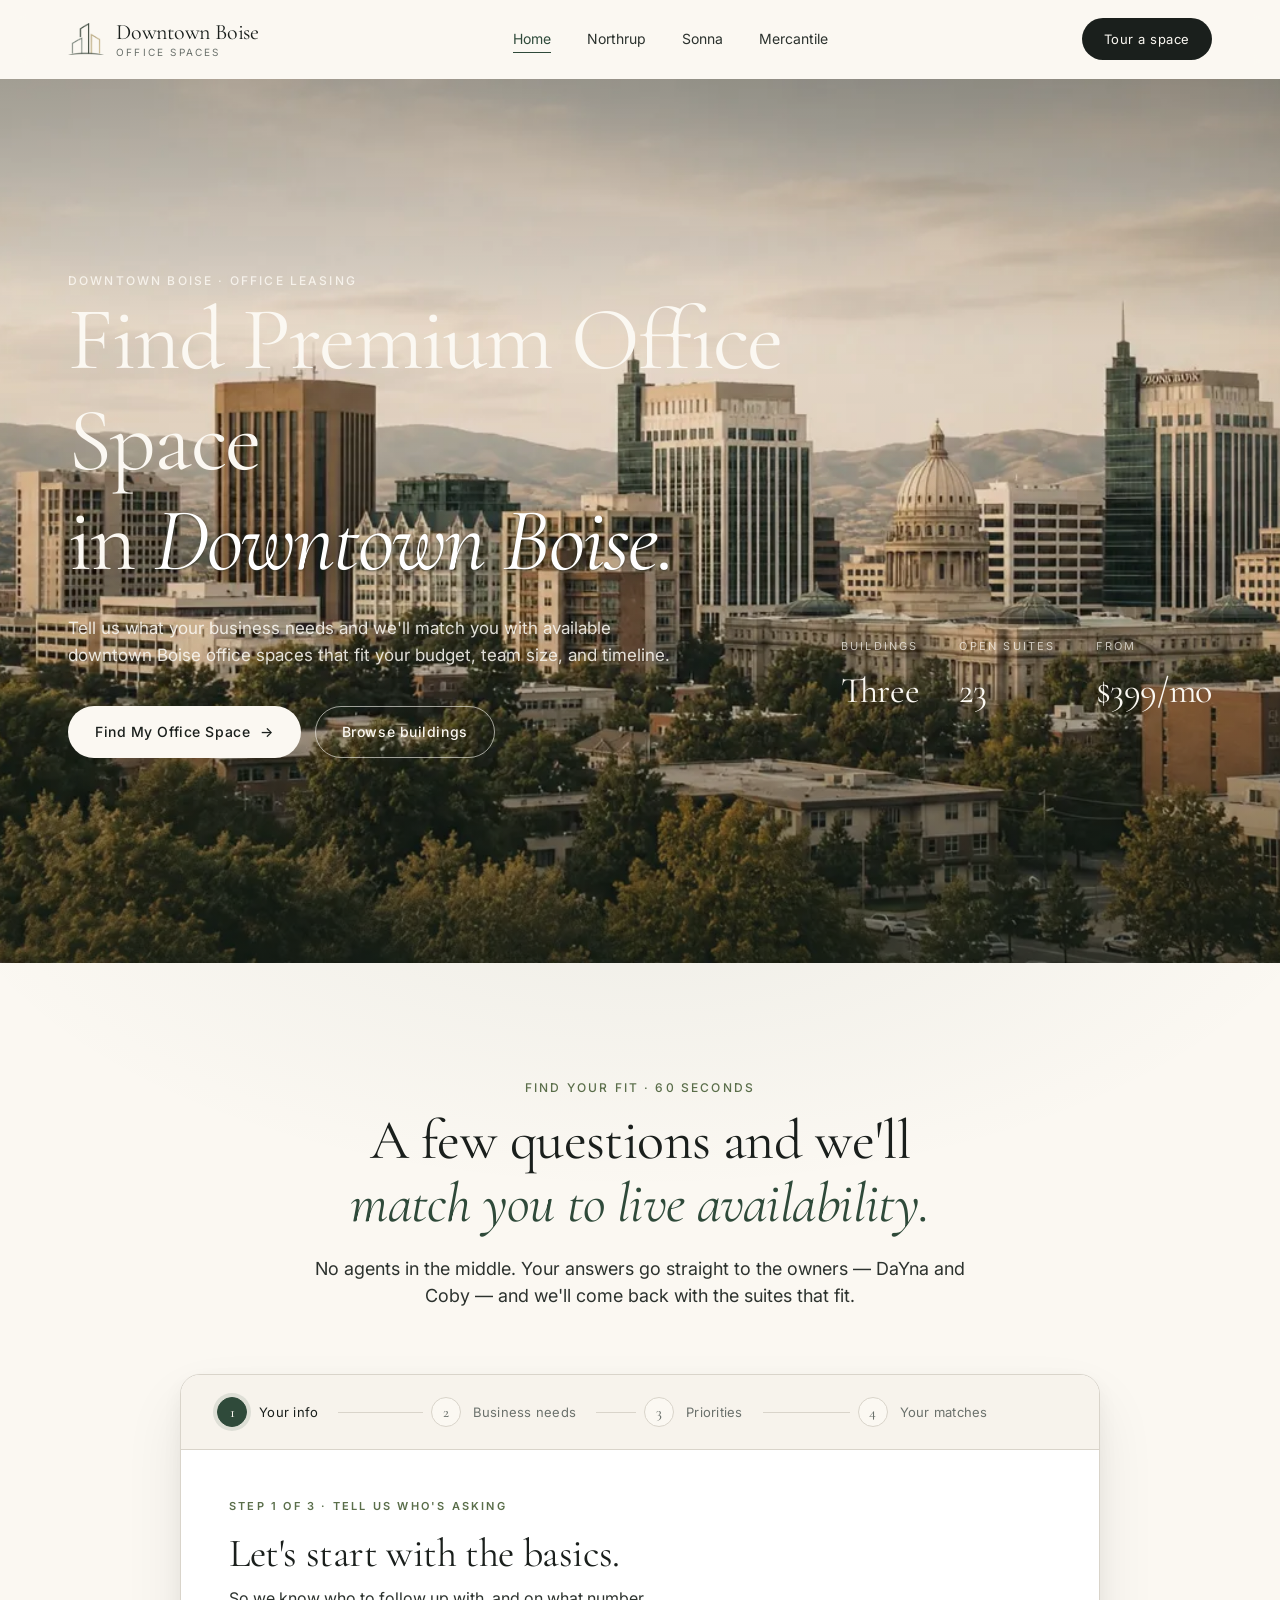
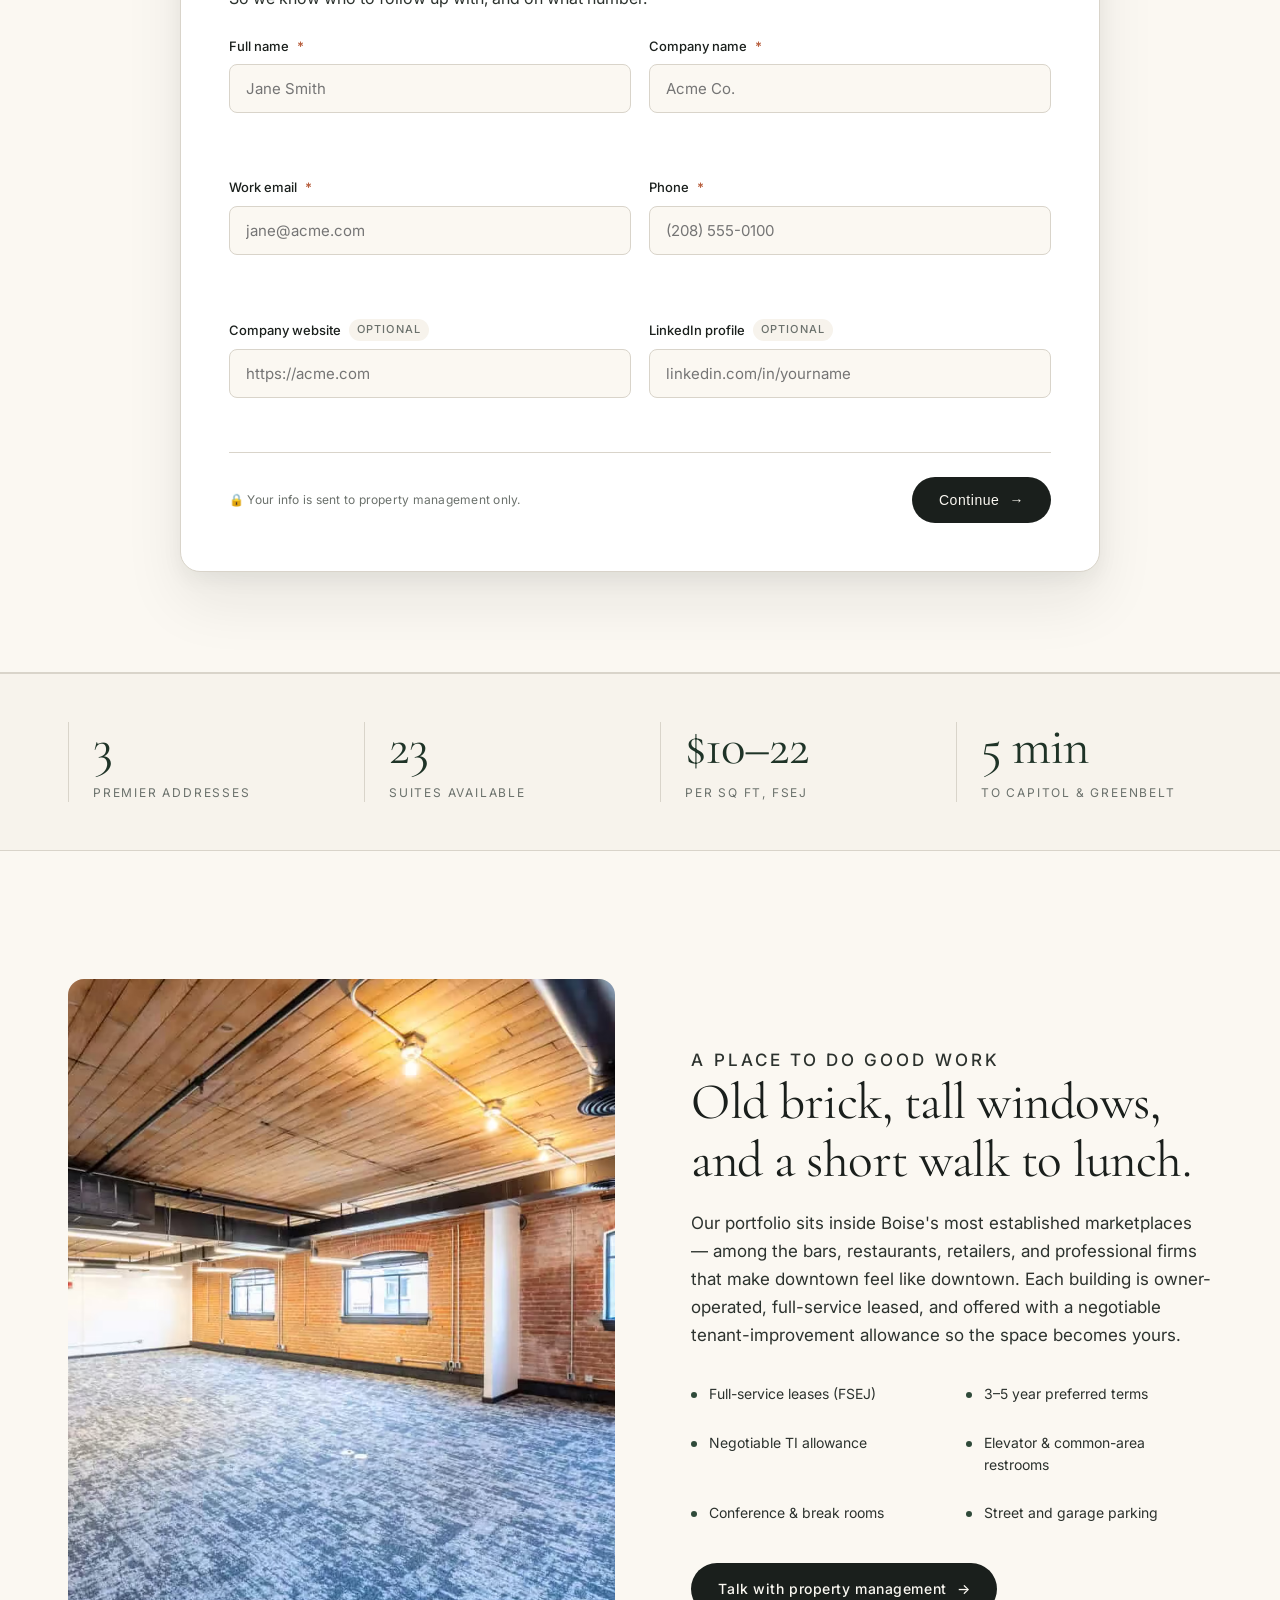
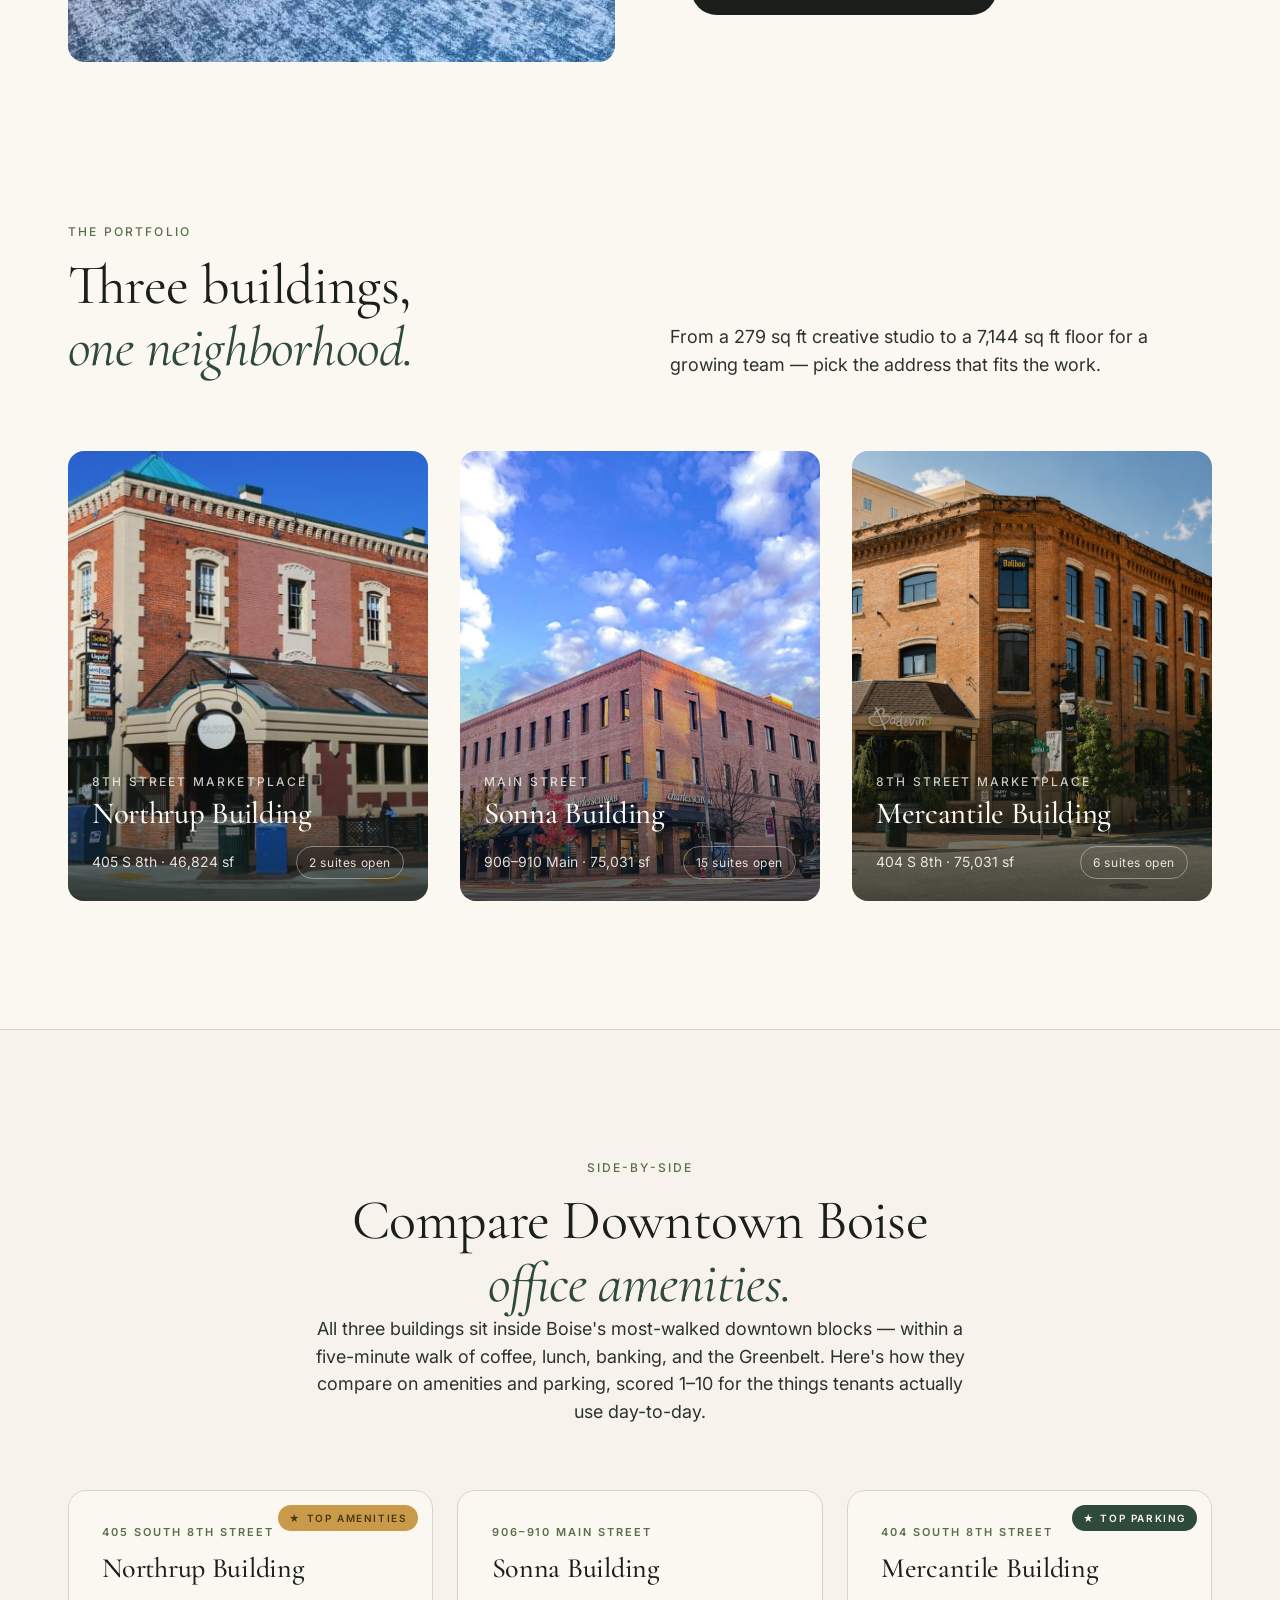
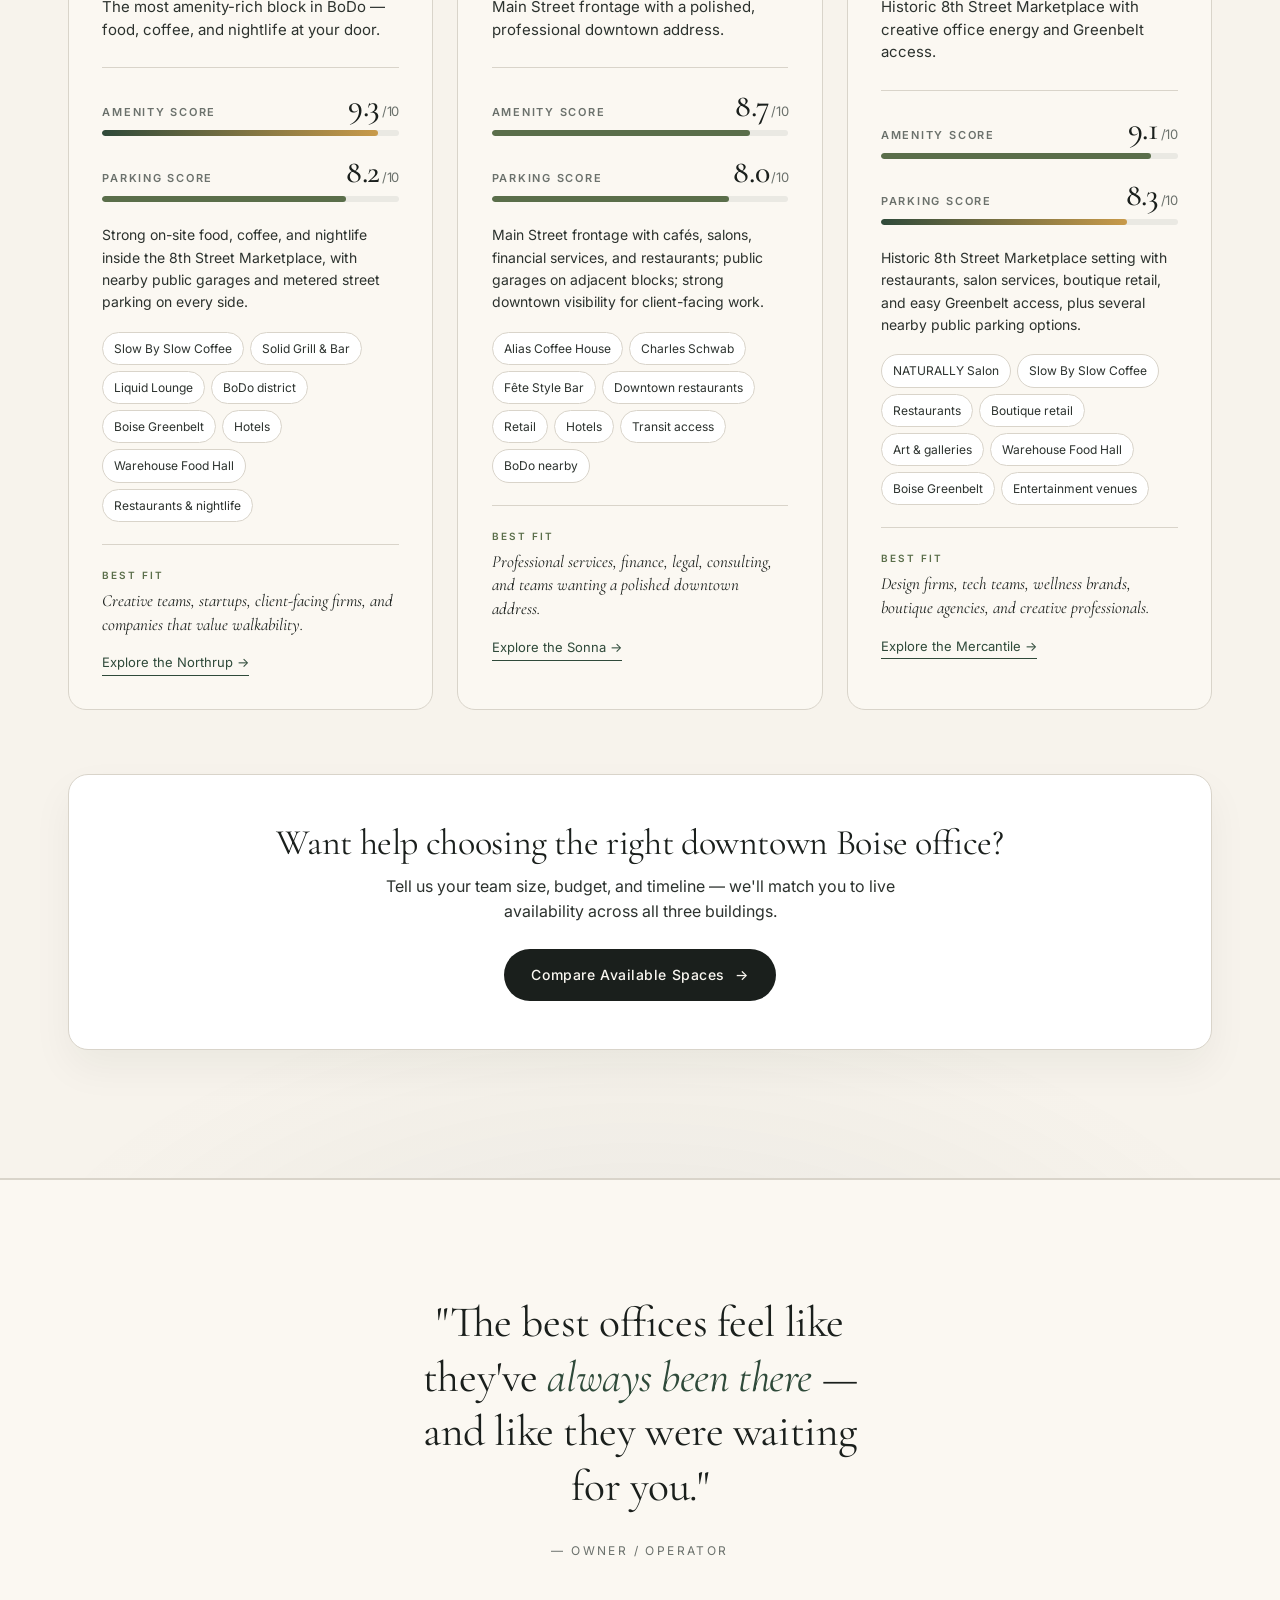
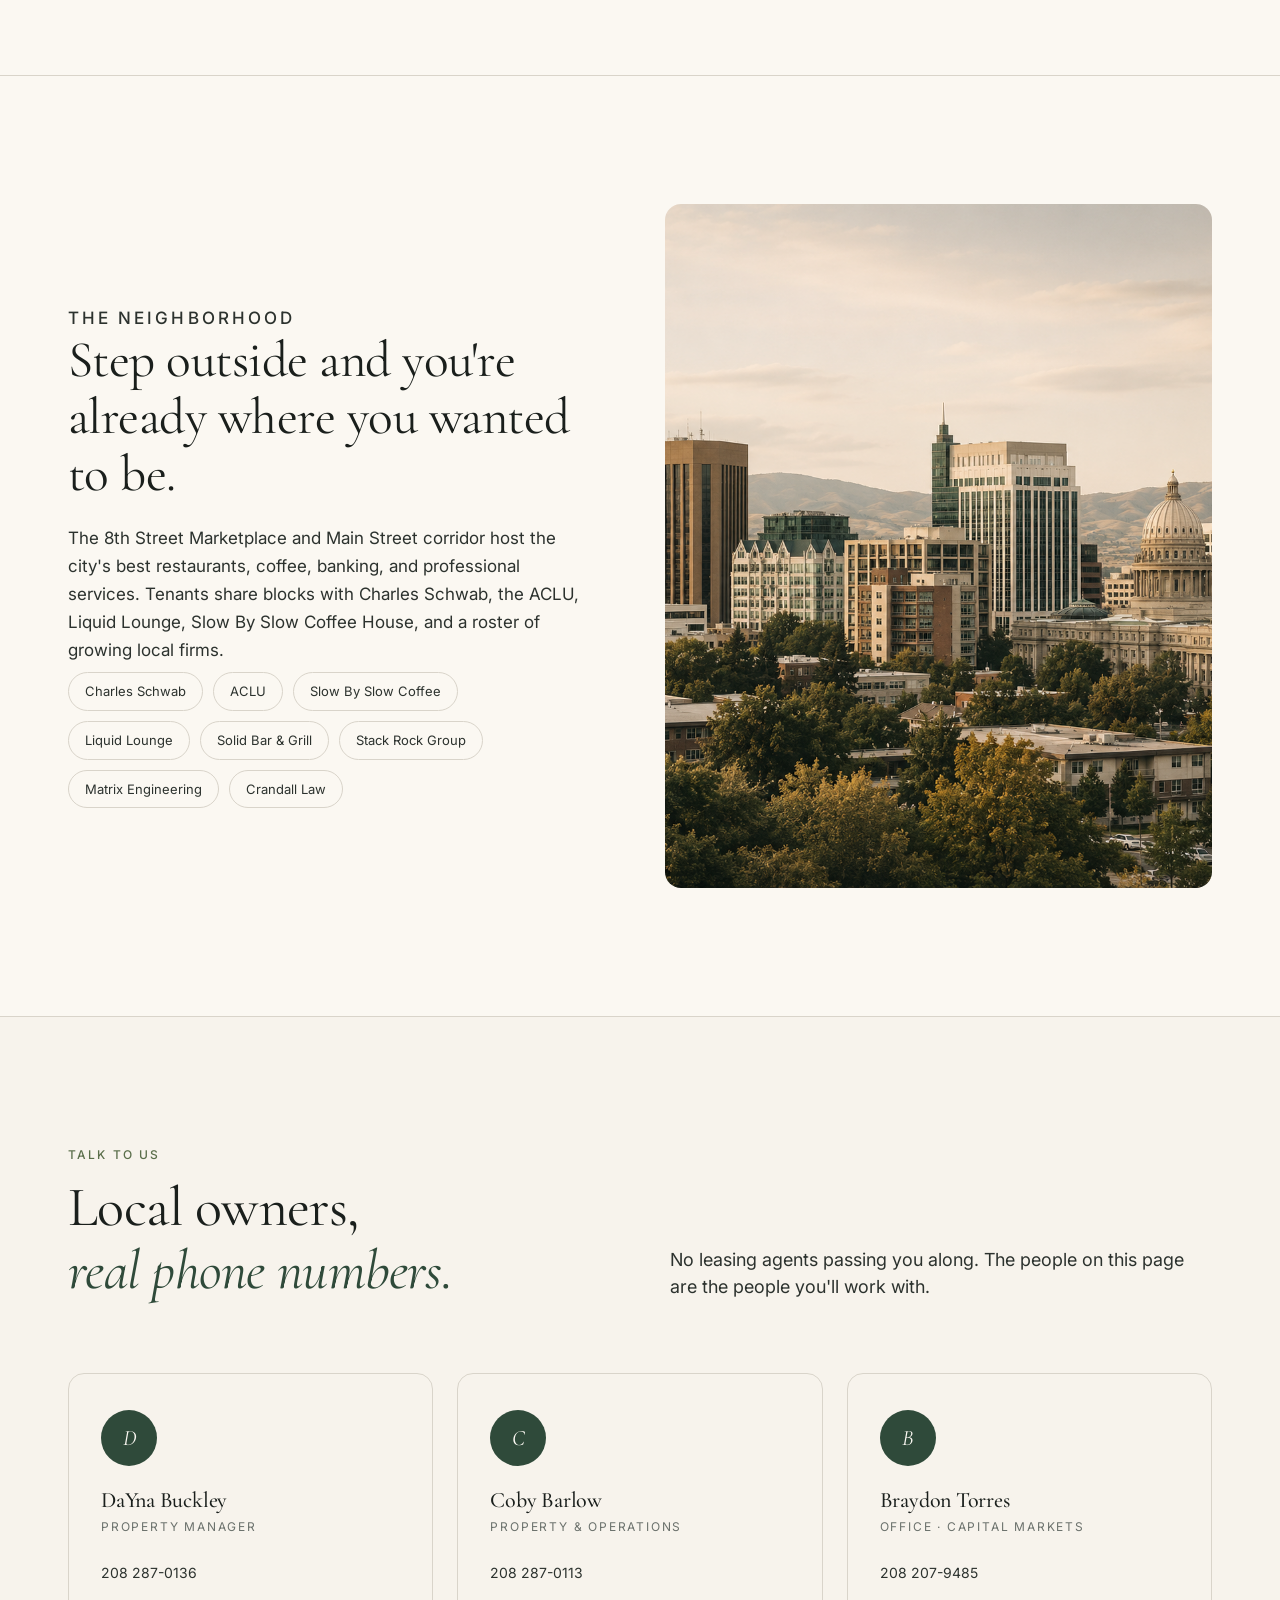
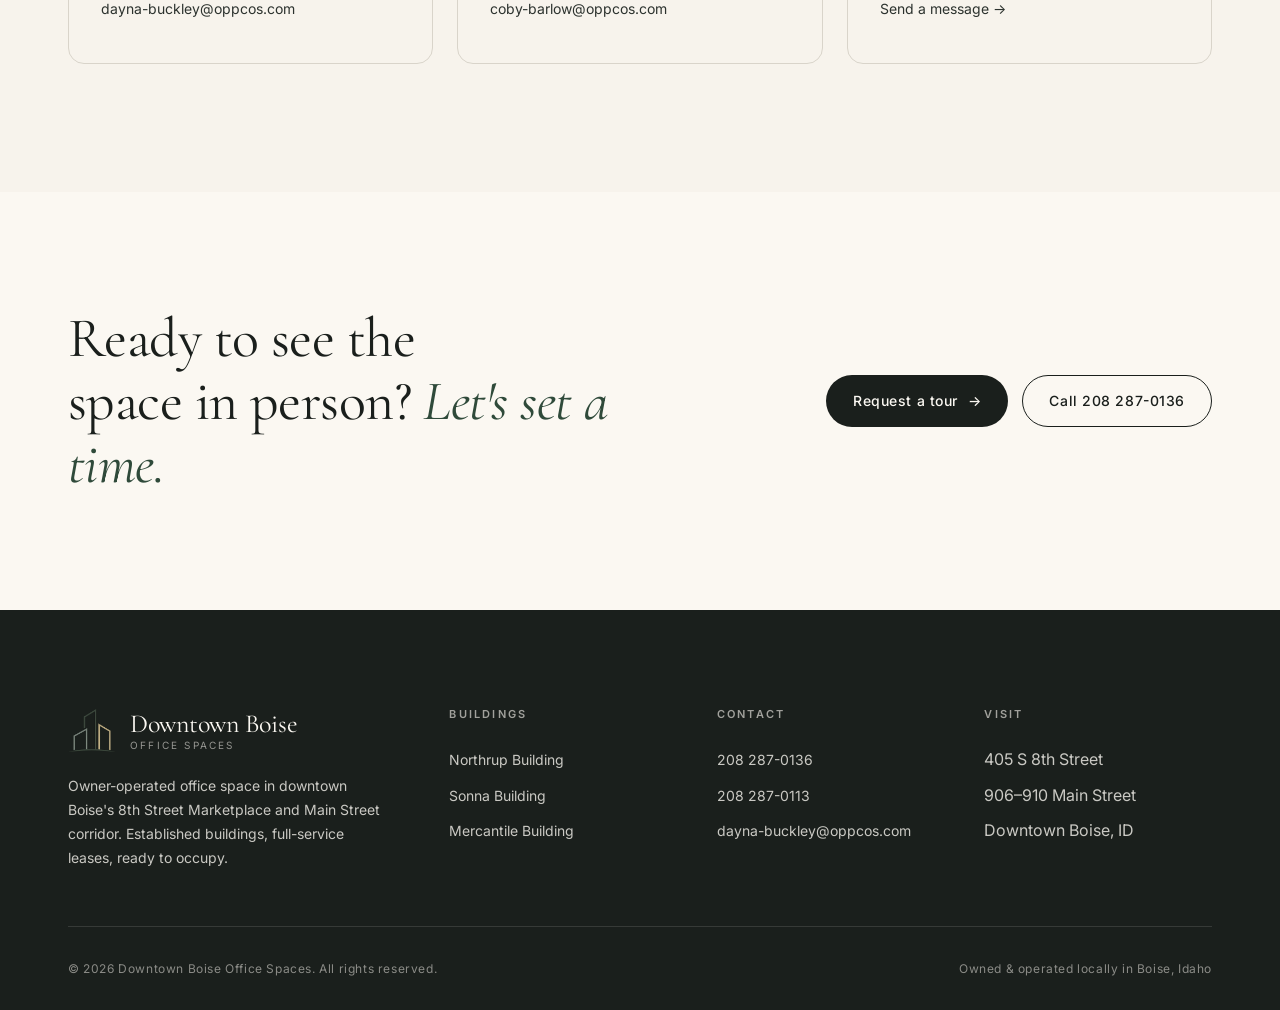
==== commit 3e9e180e: "Wire wizard to deployed Oppenheimer Worker Default the CRM endpoint to the live worker (https://oppe" ====
--- a/index.html
+++ b/index.html
@@ -52,19 +52,17 @@
   <canvas class="hero-canvas" id="heroCanvas" aria-hidden="true"></canvas>
   <div class="hero-overlay" aria-hidden="true"></div>
   <div class="container hero-inner">
-    <div class="hero-text-card">
-      <p class="eyebrow reveal">Downtown Boise · Office Leasing</p>
-      <h1 class="display reveal delay-1">Find Premium Office Space<br>in <em>Downtown Boise.</em></h1>
-      <p class="hero-lede reveal delay-2">Tell us what your business needs and we'll match you with available downtown Boise office spaces that fit your budget, team size, and timeline.</p>
-      <div class="hero-actions reveal delay-3">
-        <a class="btn btn-light" href="#qualify" id="heroFindCta">Find My Office Space <span class="arrow">→</span></a>
-        <a class="btn btn-ghost" style="color:var(--cream); border-color:rgba(251,248,242,.6);" href="#properties">Browse buildings</a>
-      </div>
-      <div class="hero-meta">
-        <div class="hero-meta-item"><small>Buildings</small><strong>Three</strong></div>
-        <div class="hero-meta-item"><small>Open suites</small><strong>23</strong></div>
-        <div class="hero-meta-item"><small>From</small><strong>$399/mo</strong></div>
-      </div>
+    <p class="eyebrow reveal">Downtown Boise · Office Leasing</p>
+    <h1 class="display reveal delay-1">Find Premium Office Space<br>in <em>Downtown Boise.</em></h1>
+    <p class="hero-lede reveal delay-2">Tell us what your business needs and we'll match you with available downtown Boise office spaces that fit your budget, team size, and timeline.</p>
+    <div class="hero-actions reveal delay-3">
+      <a class="btn btn-light" href="#qualify" id="heroFindCta">Find My Office Space <span class="arrow">→</span></a>
+      <a class="btn btn-ghost" style="color:var(--cream); border-color:rgba(251,248,242,.6);" href="#properties">Browse buildings</a>
+    </div>
+    <div class="hero-meta">
+      <div class="hero-meta-item"><small>Buildings</small><strong>Three</strong></div>
+      <div class="hero-meta-item"><small>Open suites</small><strong>23</strong></div>
+      <div class="hero-meta-item"><small>From</small><strong>$399/mo</strong></div>
     </div>
   </div>
 </section>
--- a/styles.css
+++ b/styles.css
@@ -294,36 +294,35 @@
 
 /* ---------- Hero ---------- */
 
-/* Compact hero — visible area = text card + small margin top/bottom.
-   The canvas inside is 200% tall and translates upward as the user
-   scrolls, so the full image/video reveals progressively without ever
-   showing all at once. */
+/* Hero is fit-to-content in normal document flow. No sticky, no scroll
+   track. The canvas covers the hero and frames advance as the user
+   scrolls past the section (the entire video plays through by the time
+   the hero scrolls off-screen). */
 .hero {
   position: relative;
   display: flex;
-  align-items: center;
+  align-items: flex-end;
   overflow: hidden;
   color: var(--cream);
   background: var(--ink);
-}
-
-/* Scroll-driven hero — canvas renders frame-by-frame, AND it's 200% tall
-   so it can pan vertically as the user scrolls (translateY driven by JS) */
+  /* No min-height — hero is exactly content + padding so the canvas
+     video crops naturally to the text area. The padding-top / bottom
+     on .hero-inner is the aesthetic margin around the text. */
+}
+
+/* Scroll-driven hero — canvas renders frame-by-frame as the user scrolls past */
 .hero-canvas {
   position: absolute;
-  left: 0;
-  right: 0;
-  top: 0;
+  inset: 0;
   width: 100%;
-  height: 200%;
+  height: 100%;
   display: block;            /* kill inline baseline gap */
   z-index: 1;
   background-color: var(--ink);
   background-image: url('Brand%20Assets/cityscape.png');
   background-size: cover;
-  background-position: center top;
+  background-position: center;
   pointer-events: none;
-  will-change: transform;
   /* Fade in once frames start drawing */
   opacity: 0;
   transition: opacity 0.5s var(--ease);
@@ -357,30 +356,13 @@
 }
 .hero-inner {
   position: relative;
-  z-index: 3;
+  z-index: 2;
   width: 100%;
-  /* Small outer margin — the visible photo strip extends just this far
-     beyond the text card top and bottom */
-  padding-block: clamp(28px, 3vw, 40px);
-}
-
-/* Glass card behind hero text — subtle dark backdrop with blur so the
-   typography reads on any frame, with a soft shadow for lift. Shared
-   between the home hero and all building heroes. */
-.hero-text-card {
-  display: block;
-  background: rgba(20, 28, 22, 0.42);
-  -webkit-backdrop-filter: blur(14px) saturate(135%);
-          backdrop-filter: blur(14px) saturate(135%);
-  border: 1px solid rgba(251, 248, 242, 0.10);
-  border-radius: 20px;
-  padding: clamp(28px, 3.4vw, 44px) clamp(28px, 3.4vw, 44px) clamp(32px, 3.4vw, 48px);
-  box-shadow:
-    0 24px 60px rgba(0, 0, 0, 0.28),
-    0 2px 4px rgba(0, 0, 0, 0.10);
-  max-width: 760px;
-}
-.building-hero .hero-text-card { max-width: 880px; }
+  padding-bottom: clamp(40px, 6vw, 88px);
+  /* Comfortable but cropped — ~60-80px gap between nav and eyebrow on
+     desktop, scaling down on mobile. */
+  padding-top: clamp(48px, 5vw, 80px);
+}
 .hero .eyebrow { color: rgba(251, 248, 242, 0.85); }
 .hero h1 { color: var(--cream); max-width: 18ch; }
 /* "Downtown Boise" — pure white is the only true cool-neutral in the
@@ -402,15 +384,12 @@
 }
 .hero-actions { margin-top: 36px; display: flex; gap: 14px; flex-wrap: wrap; }
 .hero-meta {
-  /* Inside the hero-text-card: lives as a stats footer at the bottom
-     of the card with a soft divider above */
-  margin-top: 28px;
-  padding-top: 20px;
-  border-top: 1px solid rgba(251, 248, 242, 0.18);
-  display: flex;
-  gap: clamp(20px, 3vw, 40px);
+  position: absolute;
+  right: var(--gutter);
+  bottom: clamp(48px, 9vw, 120px);
+  display: flex;
+  gap: 40px;
   align-items: flex-end;
-  flex-wrap: wrap;
 }
 .hero-meta-item small {
   display: block;
@@ -814,33 +793,33 @@
 
 .building-hero {
   position: relative;
-  padding: clamp(28px, 3vw, 40px) 0;
+  padding: clamp(140px, 17vw, 220px) 0 clamp(80px, 10vw, 130px);
   background: var(--ink);
   color: var(--cream);
   overflow: hidden;
   isolation: isolate;
-  display: flex;
-  align-items: center;
 }
 .building-hero-bg {
   position: absolute;
-  top: 0;
-  left: 0;
-  right: 0;
-  height: 200%;    /* 2x parent so JS can pan it via translateY */
+  inset: 0;
   z-index: 0;
   background-size: cover;
-  background-position: center top;
-  will-change: transform;
+  background-position: center;
+  /* Hold-the-camera-still feel; very slow drift so the image never feels static */
+  transform: scale(1.06);
+  animation: buildingHeroFloat 26s var(--ease) infinite alternate;
 }
 .building-hero-bg::after {
   content: "";
   position: absolute; inset: 0;
   background:
-    linear-gradient(180deg, rgba(20,28,22,0.45) 0%, rgba(20,28,22,0.30) 25%, rgba(20,28,22,0.55) 100%);
-}
-.building-hero > .container { position: relative; z-index: 1; width: 100%; }
-@media (prefers-reduced-motion: reduce) { .building-hero-bg { transform: none !important; } }
+    linear-gradient(180deg, rgba(20,28,22,0.45) 0%, rgba(20,28,22,0.30) 25%, rgba(20,28,22,0.78) 100%);
+}
+@keyframes buildingHeroFloat {
+  from { transform: scale(1.05) translateY(0); }
+  to   { transform: scale(1.10) translateY(-2%); }
+}
+.building-hero > .container { position: relative; z-index: 1; }
 .building-hero .crumb {
   font-size: 12px;
   letter-spacing: 0.18em;
@@ -863,12 +842,12 @@
   max-width: 56ch;
 }
 .building-hero .specs {
-  margin-top: 28px;
+  margin-top: 56px;
   display: grid;
   grid-template-columns: repeat(4, 1fr);
-  gap: clamp(16px, 2vw, 28px);
+  gap: 32px;
   border-top: 1px solid rgba(251, 248, 242, 0.18);
-  padding-top: 20px;
+  padding-top: 32px;
 }
 .building-hero .specs .spec-label {
   font-size: 11px;
@@ -879,16 +858,20 @@
 .building-hero .specs .spec-value {
   margin-top: 6px;
   font-family: var(--font-display);
-  font-size: clamp(20px, 1.8vw, 26px);
+  font-size: clamp(24px, 2.4vw, 32px);
   font-weight: 500;
   color: var(--cream);
 }
 @media (max-width: 800px) {
-  .building-hero .specs { grid-template-columns: repeat(2, 1fr); gap: 18px; }
+  .building-hero .specs { grid-template-columns: repeat(2, 1fr); gap: 24px; }
 }
 @media (max-width: 420px) {
-  .building-hero .specs { grid-template-columns: 1fr 1fr; gap: 14px; padding-top: 18px; margin-top: 22px; }
-  .building-hero .specs .spec-value { font-size: 18px; }
+  .building-hero { padding: clamp(110px, 28vw, 140px) 0 64px; }
+  .building-hero .specs { grid-template-columns: 1fr 1fr; gap: 16px; padding-top: 24px; margin-top: 36px; }
+  .building-hero .specs .spec-value { font-size: 20px; }
+}
+@media (prefers-reduced-motion: reduce) {
+  .building-hero-bg { animation: none; transform: scale(1.04); }
 }
 
 .gallery {
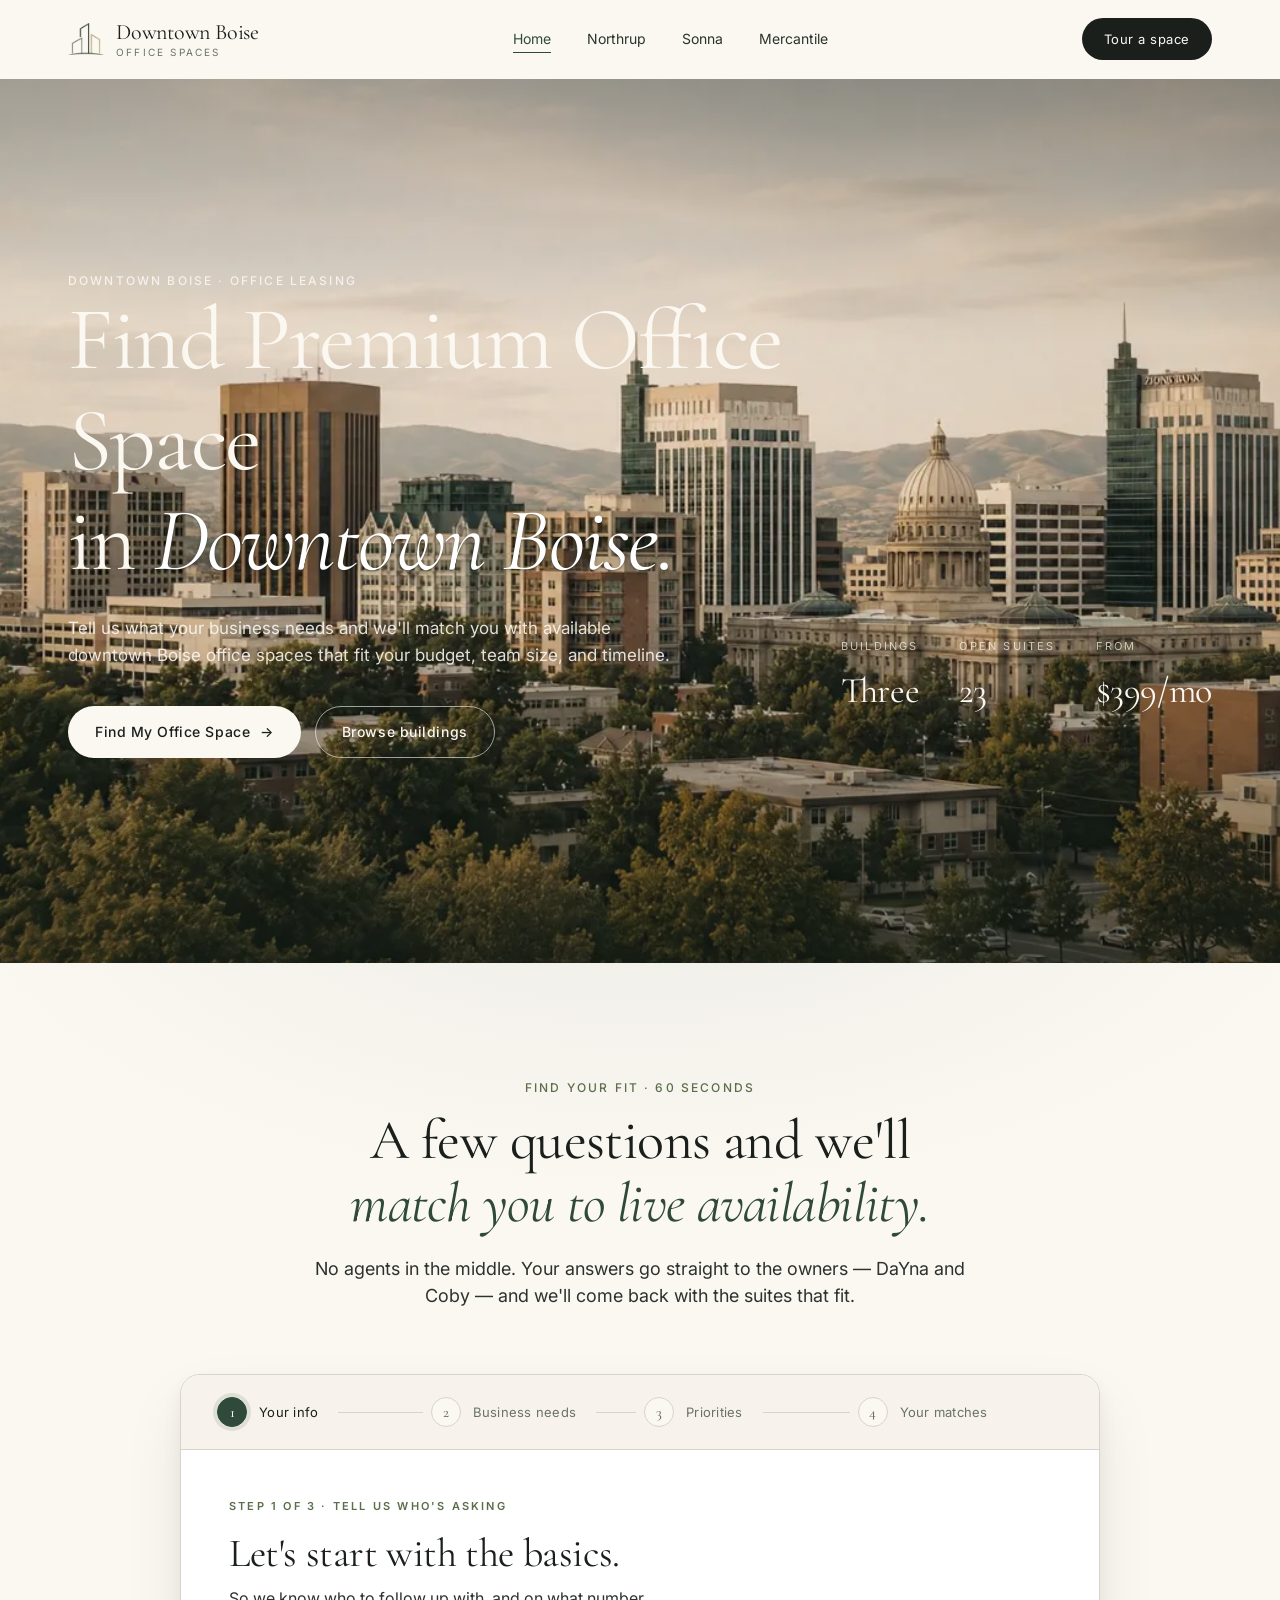
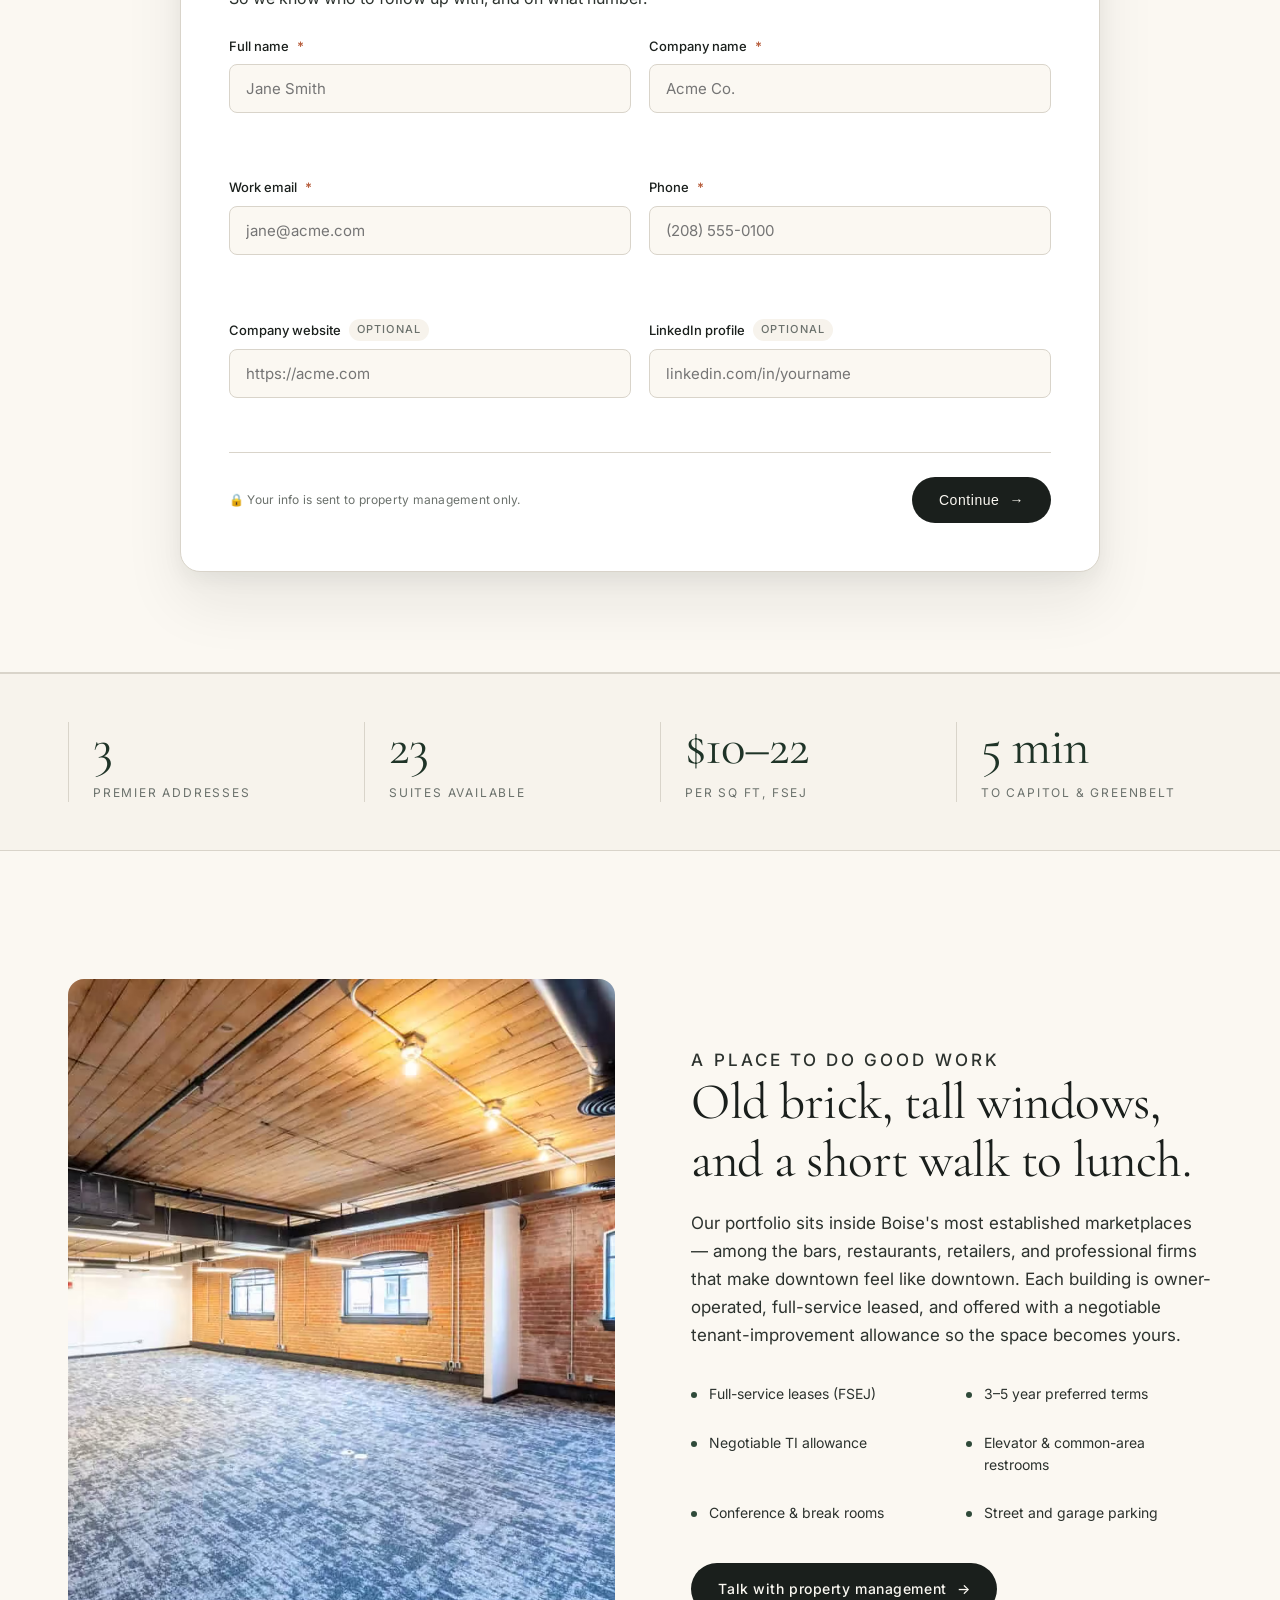
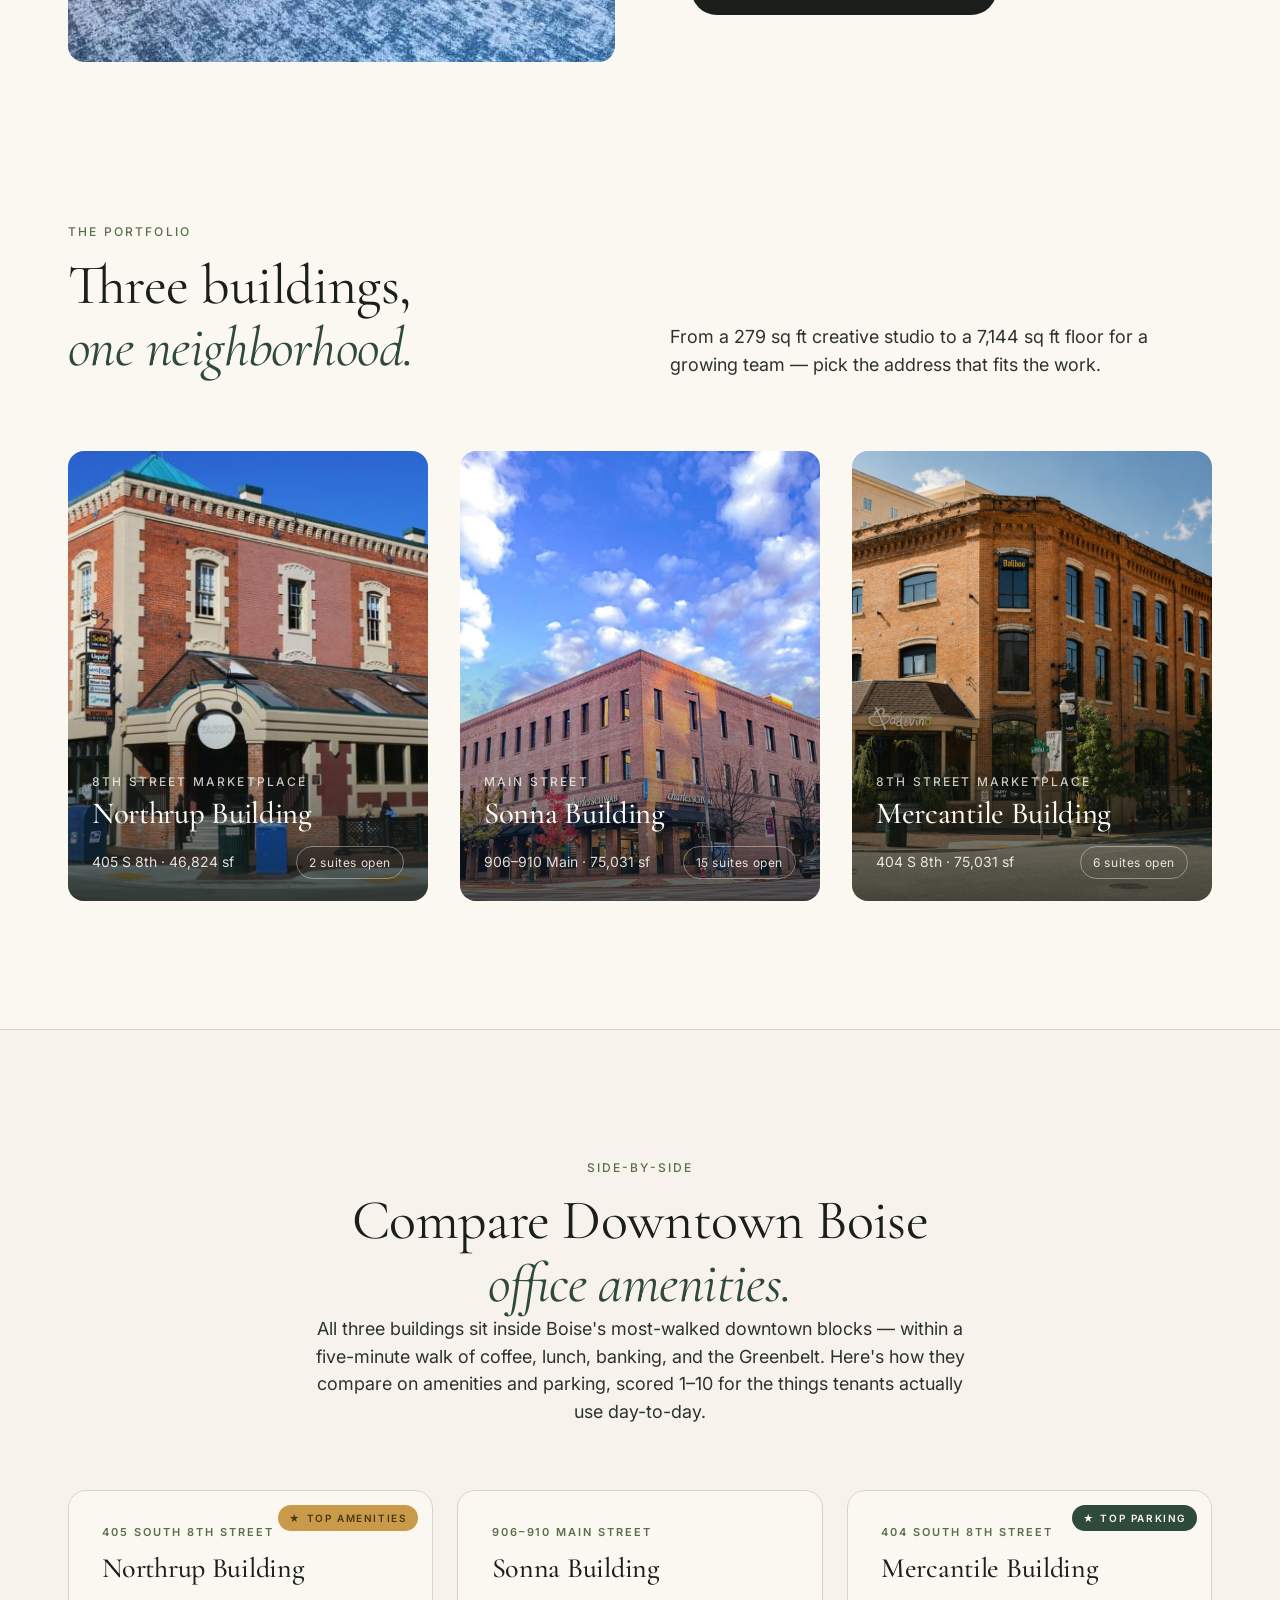
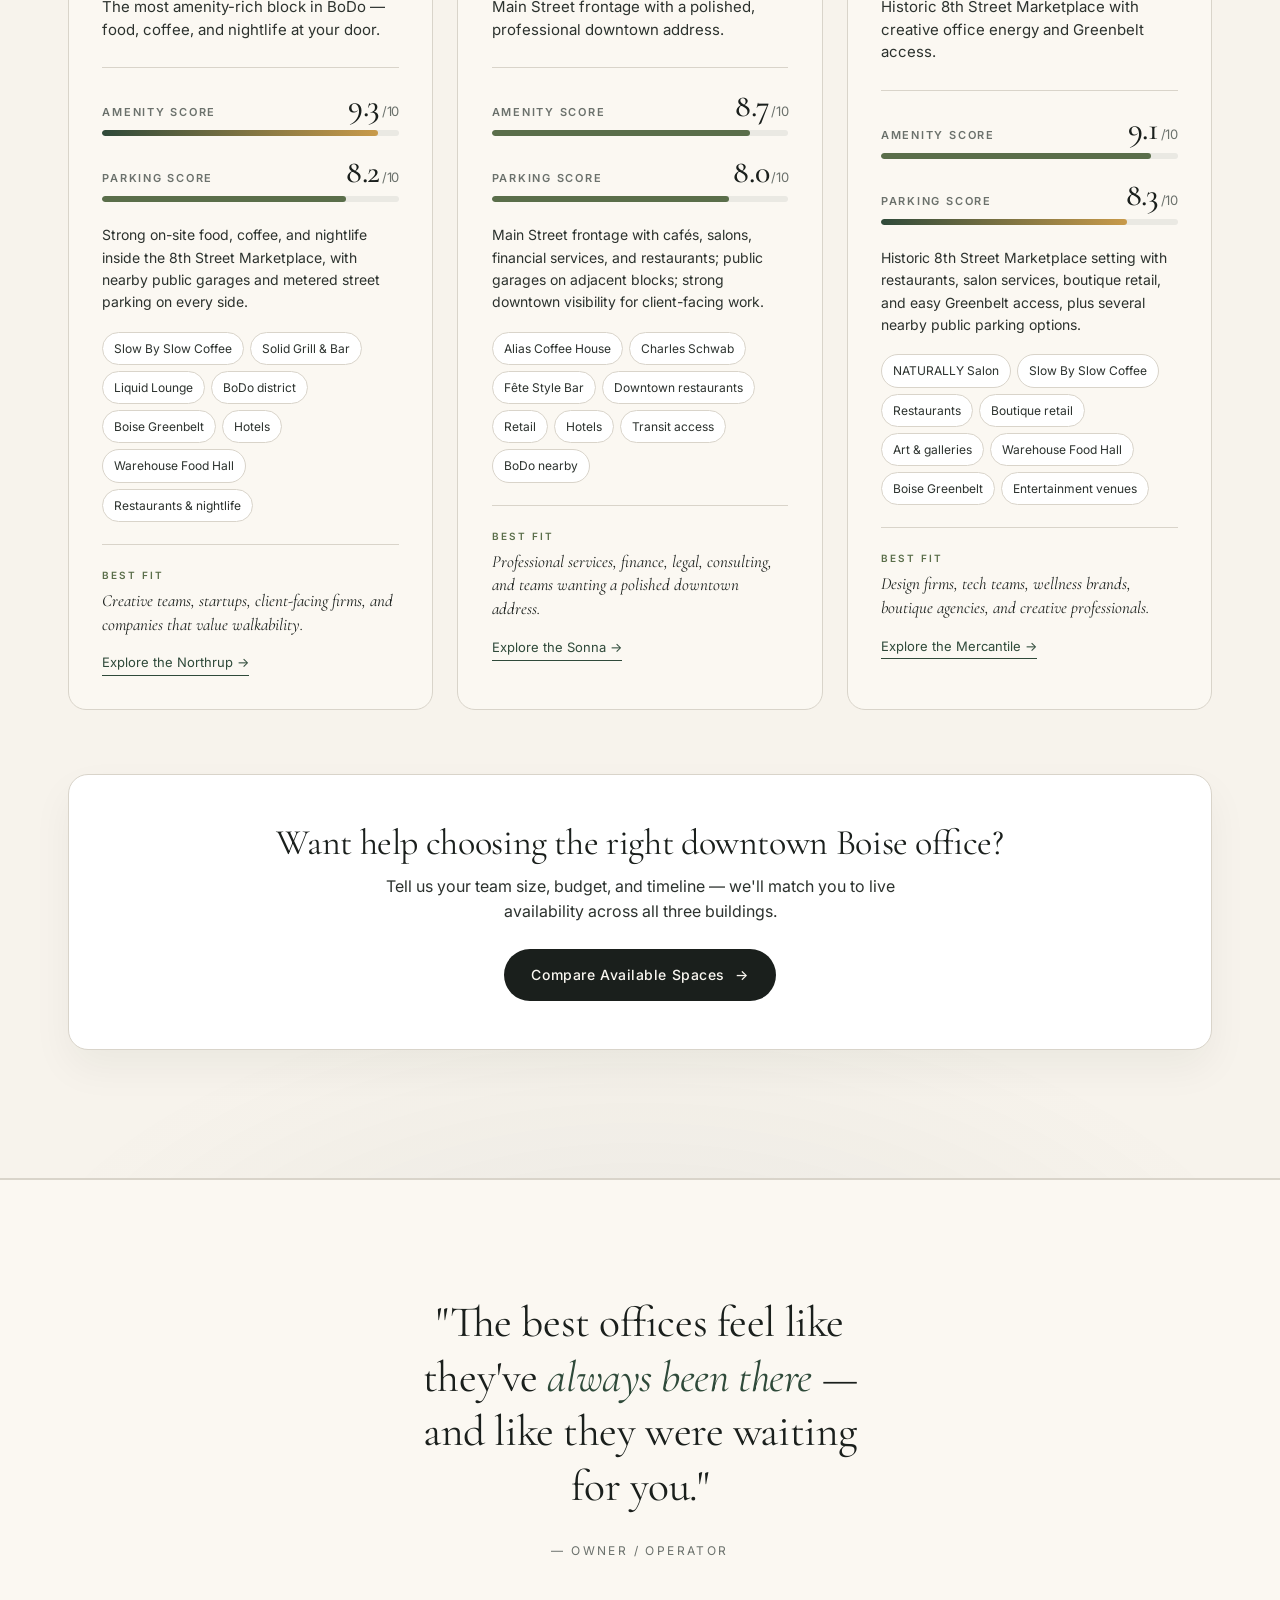
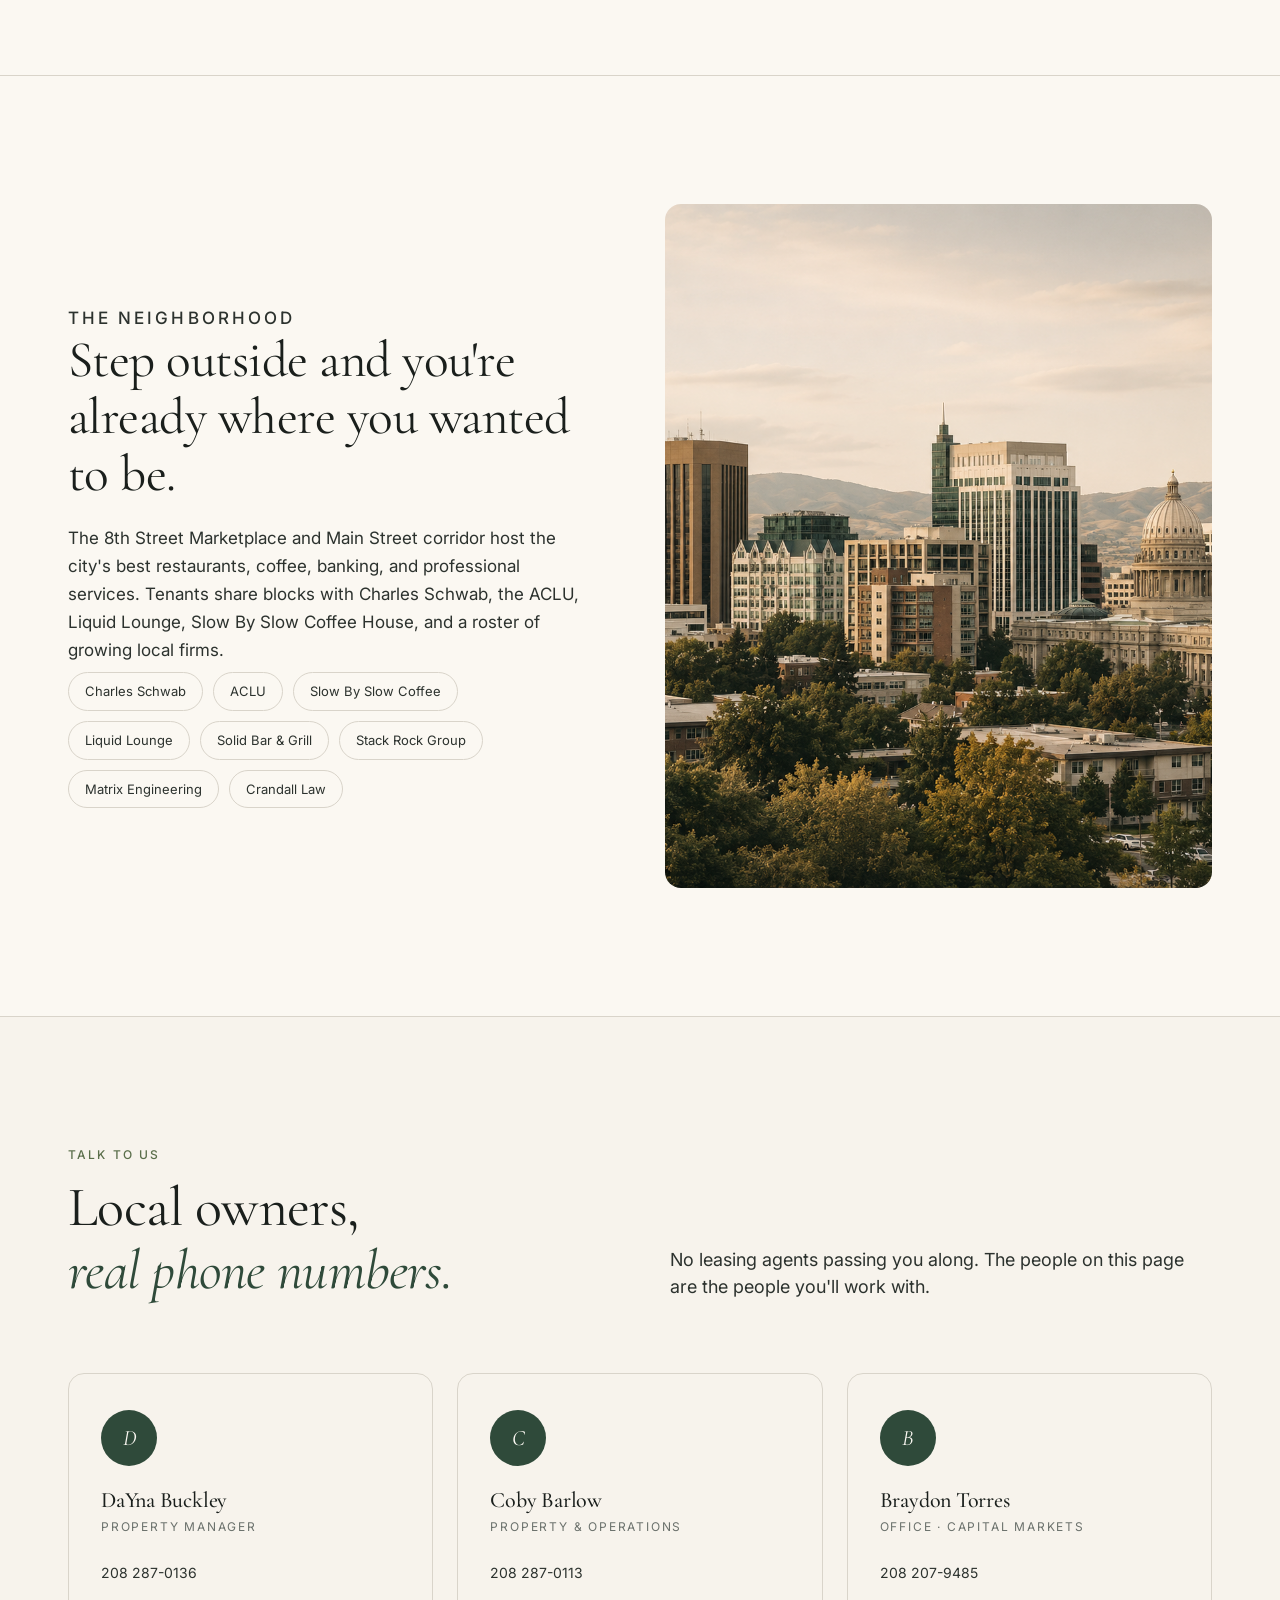
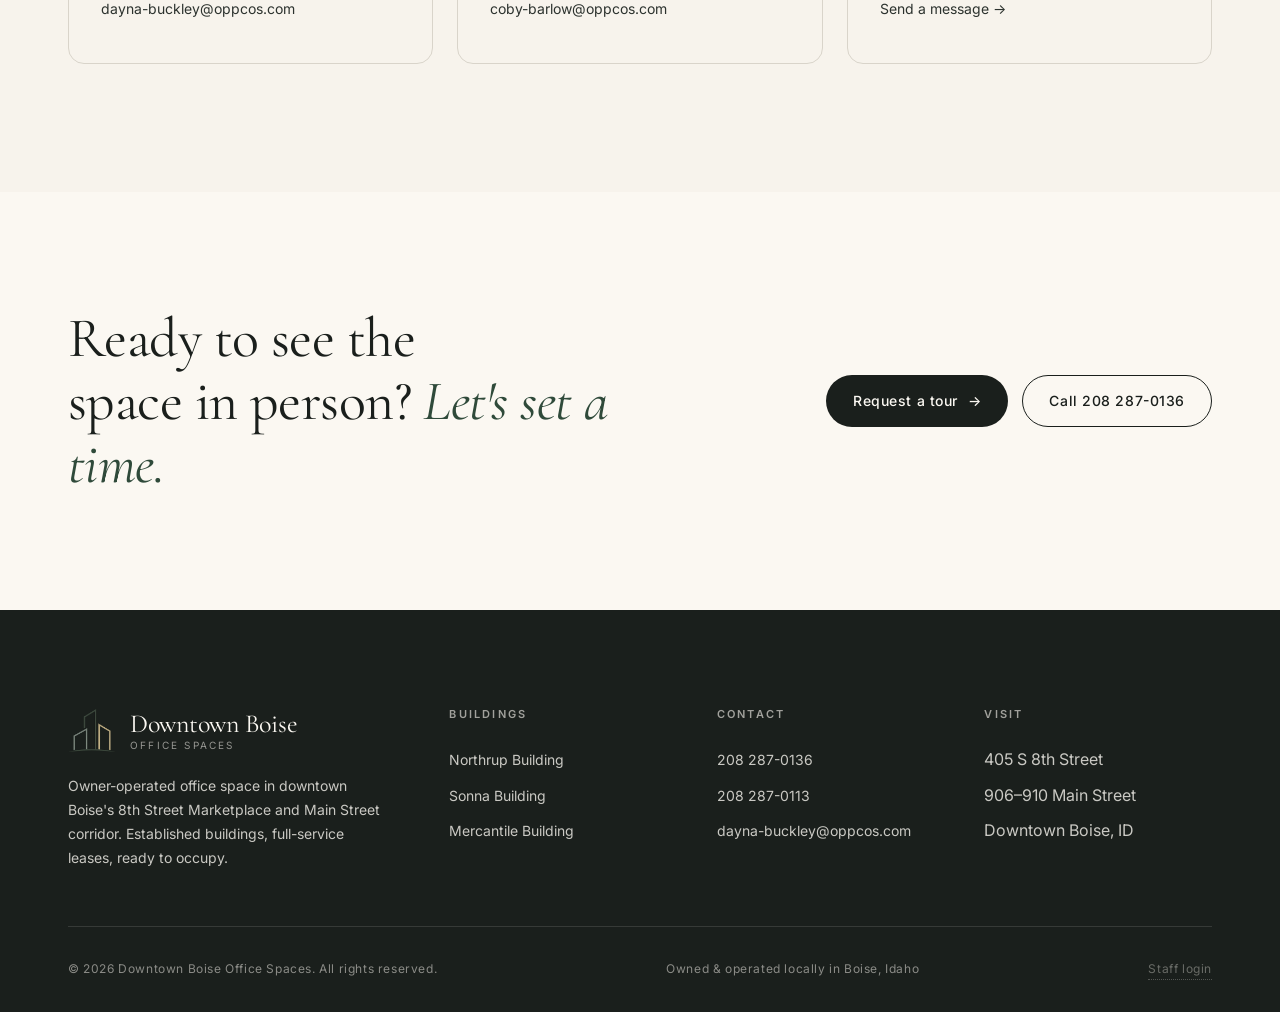
==== commit 018e5fad: "Footer: add Staff login link to the admin dashboard Subtle muted "Staff login" link in the footer-bo" ====
--- a/index.html
+++ b/index.html
@@ -539,6 +539,7 @@
     <div class="footer-bottom">
       <span>© <span id="year"></span> Downtown Boise Office Spaces. All rights reserved.</span>
       <span>Owned &amp; operated locally in Boise, Idaho</span>
+      <a class="footer-admin-link" href="https://oppenheimer.adprompt-ai.workers.dev/admin/" target="_blank" rel="noopener">Staff login</a>
     </div>
   </div>
 </footer>
--- a/styles.css
+++ b/styles.css
@@ -952,6 +952,17 @@
 .footer ul li { padding: 5px 0; }
 .footer ul a { font-size: 14px; color: rgba(251, 248, 242, 0.78); transition: color 0.2s var(--ease); }
 .footer ul a:hover { color: var(--cream); }
+.footer-admin-link {
+  color: rgba(251, 248, 242, 0.35);
+  border-bottom: 1px dotted rgba(251, 248, 242, 0.25);
+  padding-bottom: 1px;
+  transition: color 0.2s var(--ease), border-color 0.2s var(--ease);
+}
+.footer-admin-link:hover {
+  color: var(--cream);
+  border-bottom-color: rgba(251, 248, 242, 0.6);
+}
+
 .footer-bottom {
   margin-top: 32px;
   display: flex;
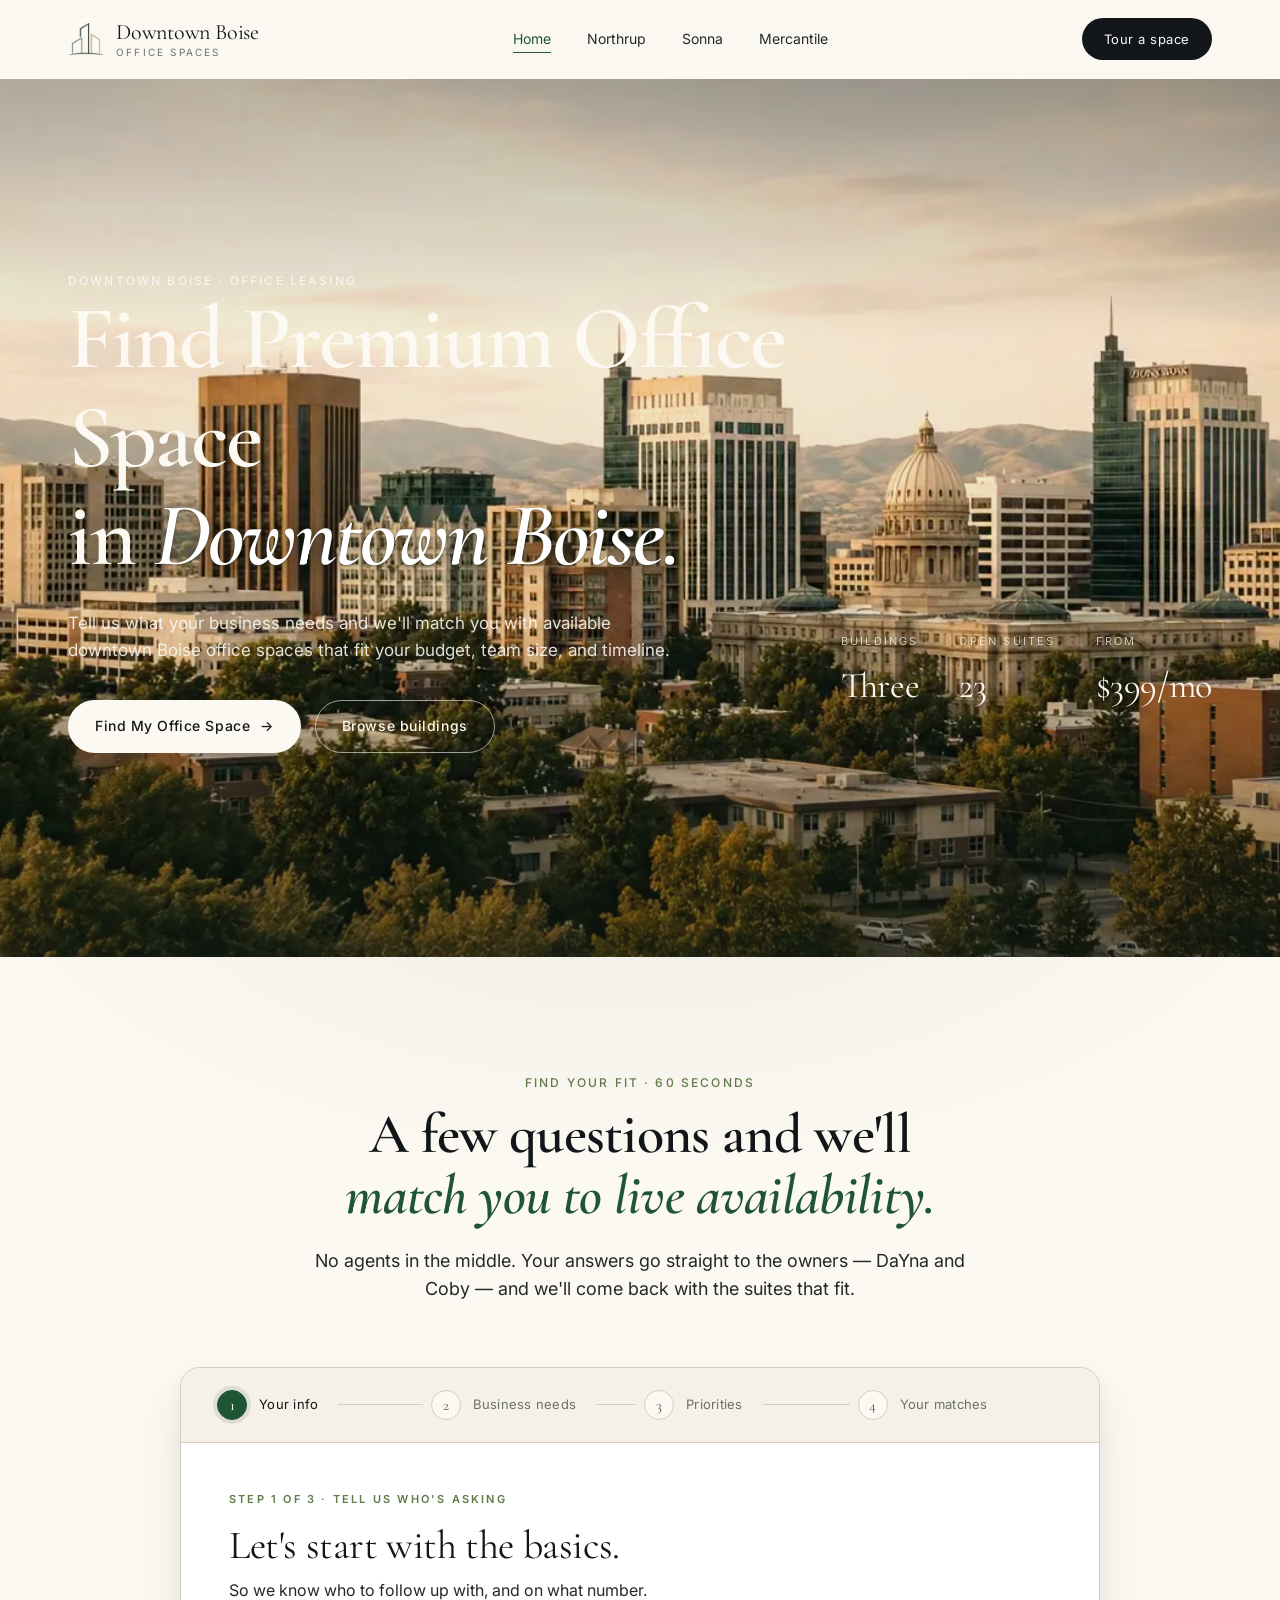
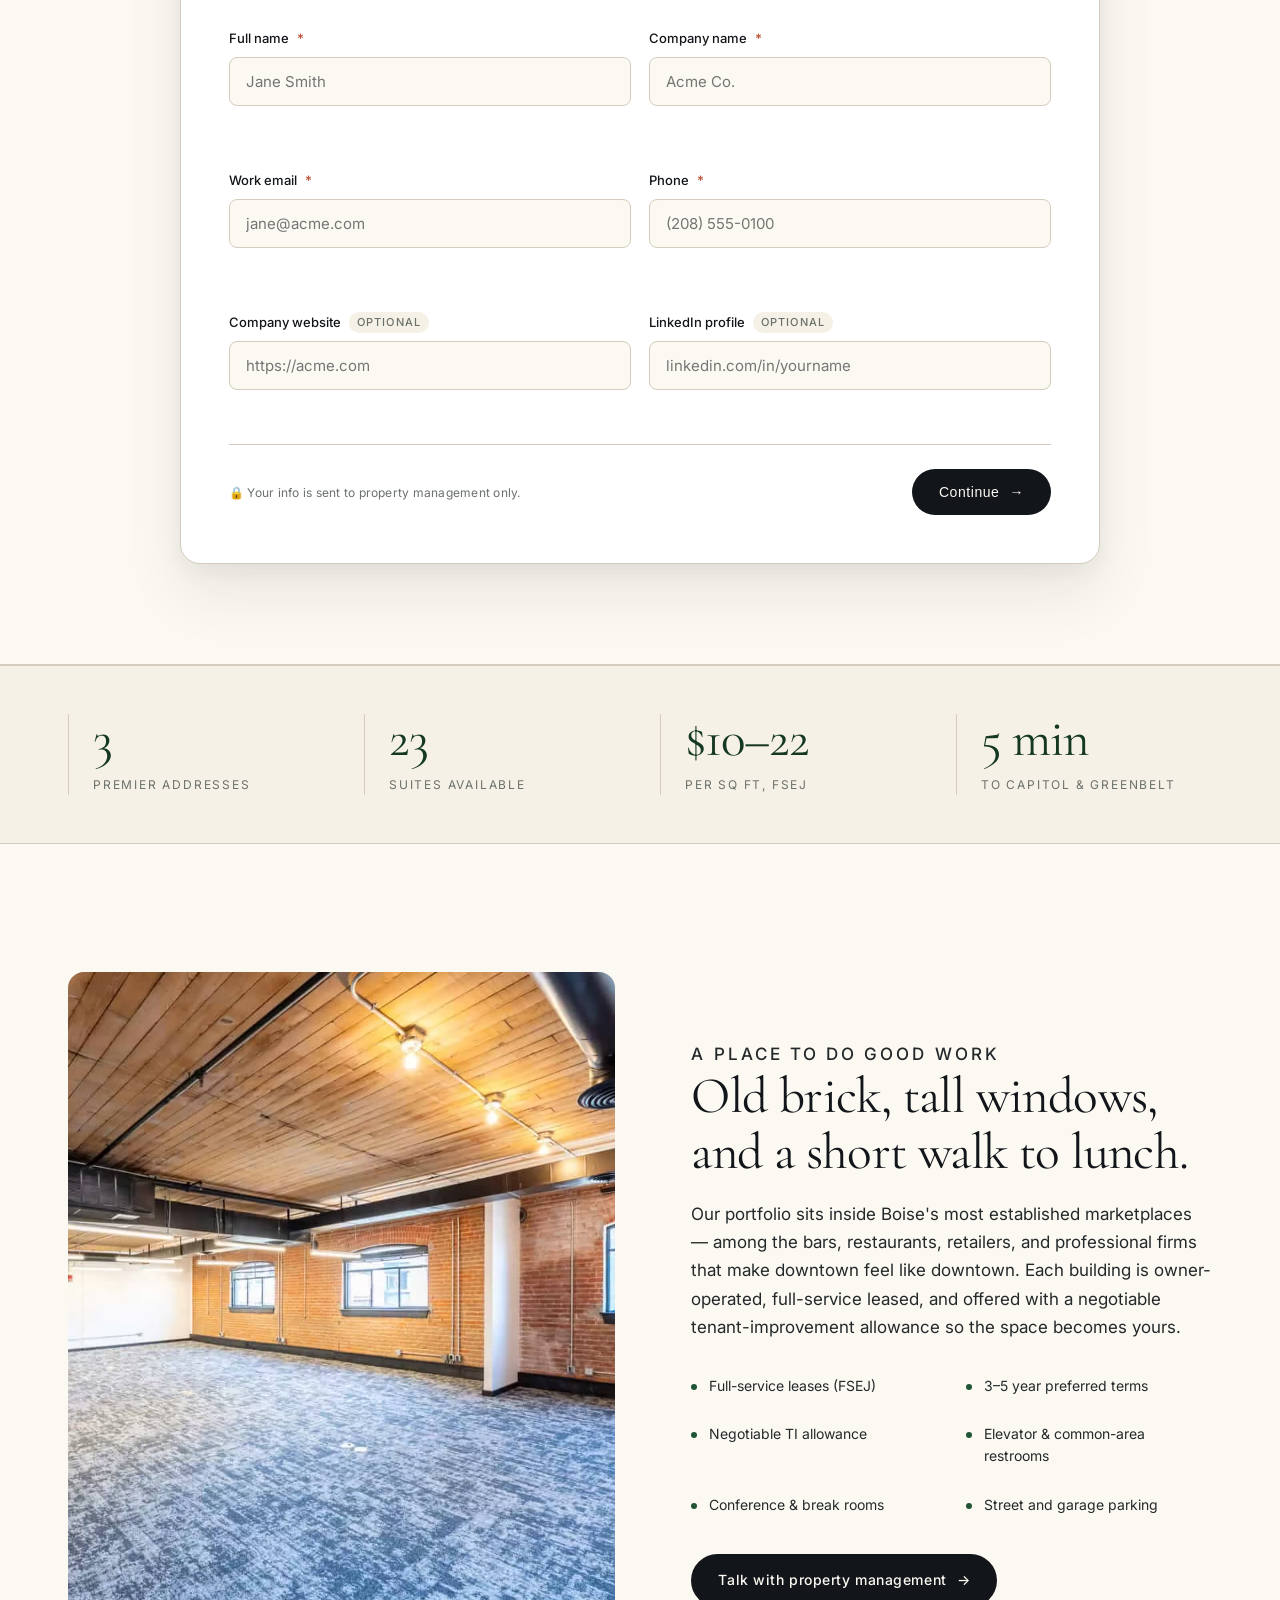
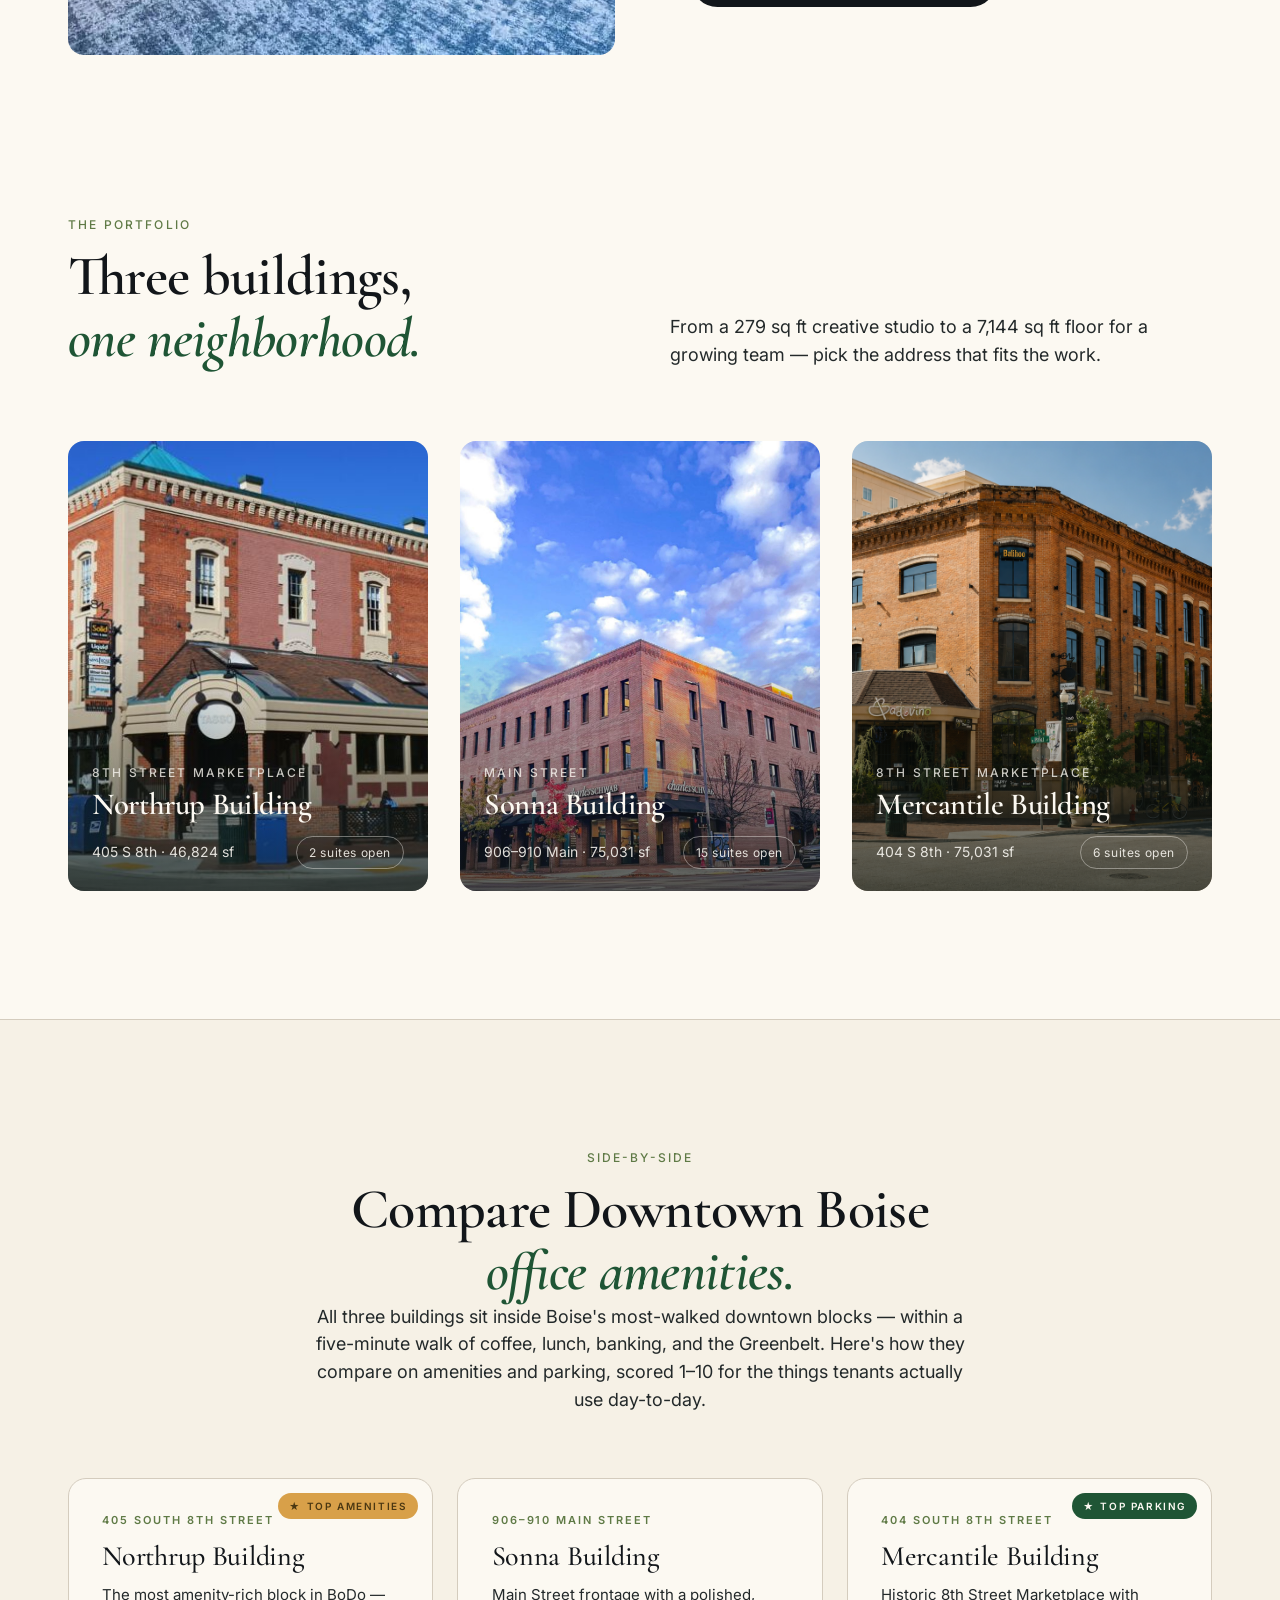
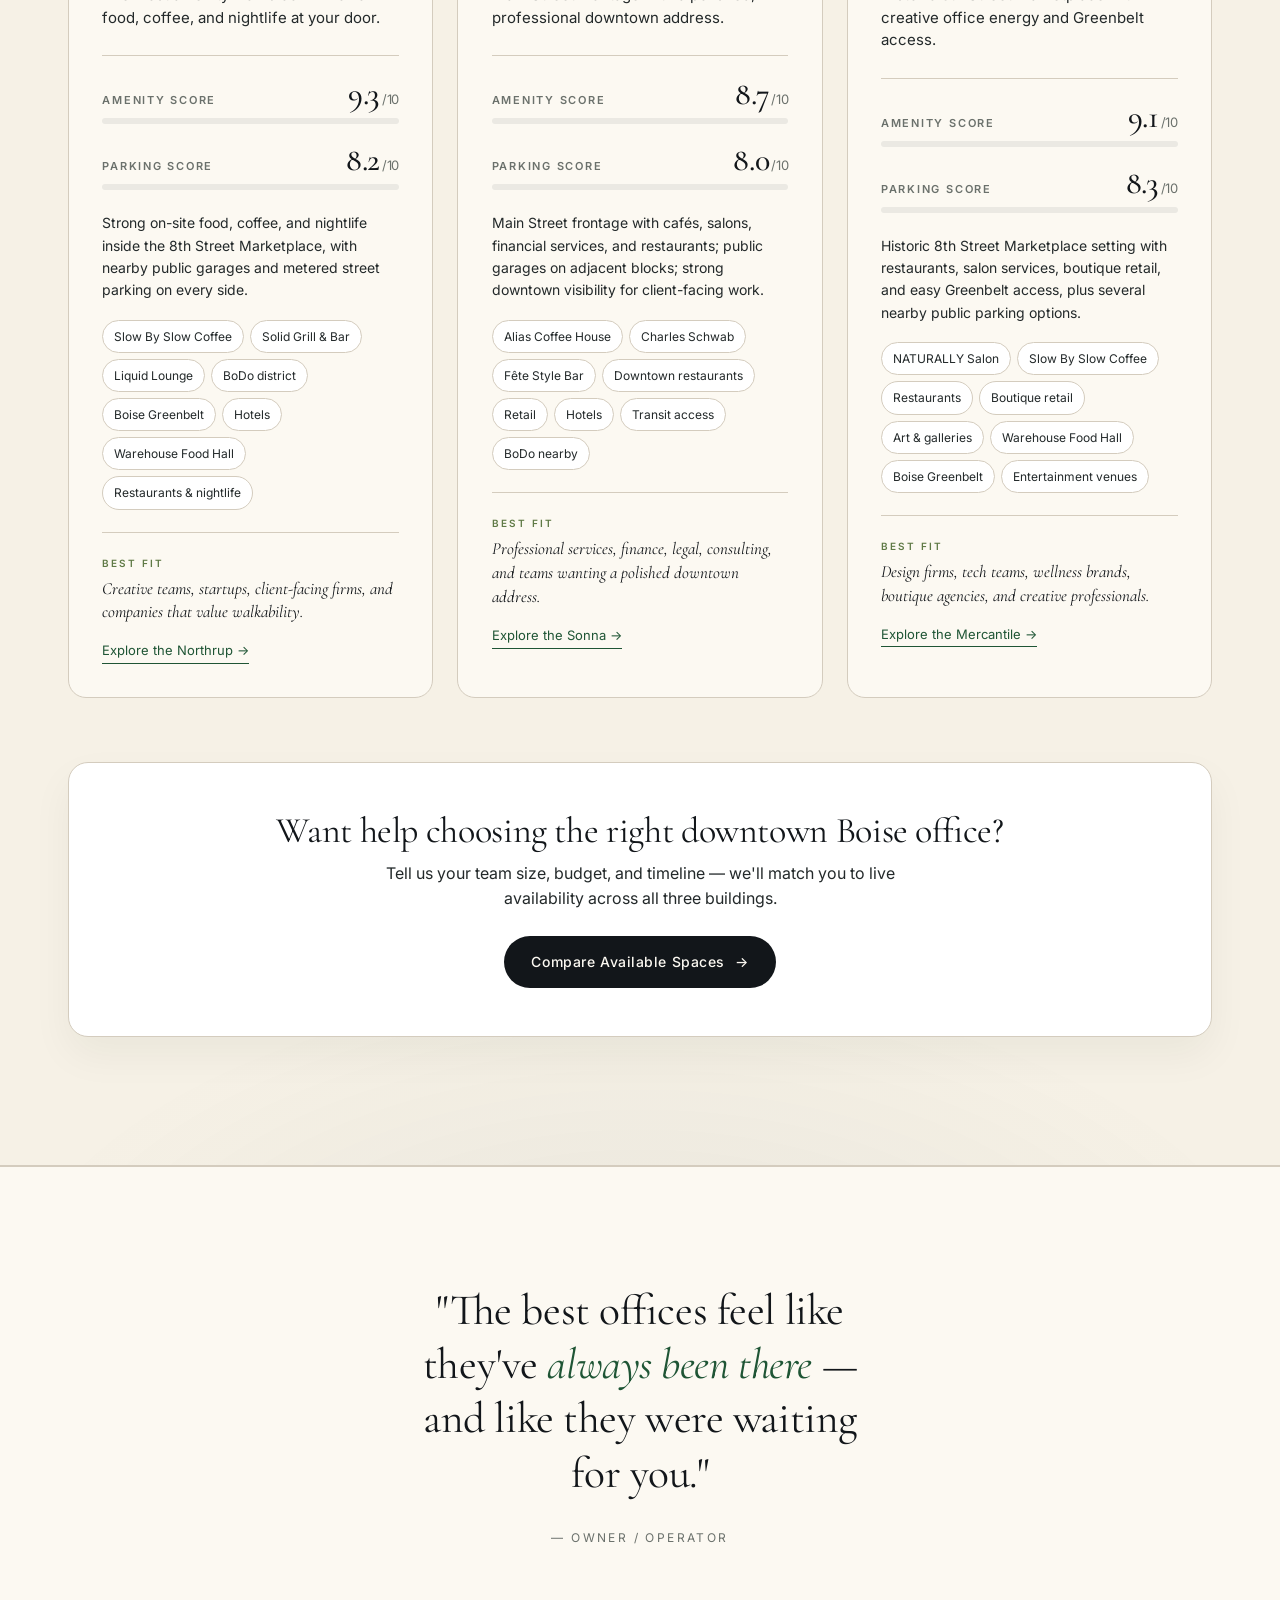
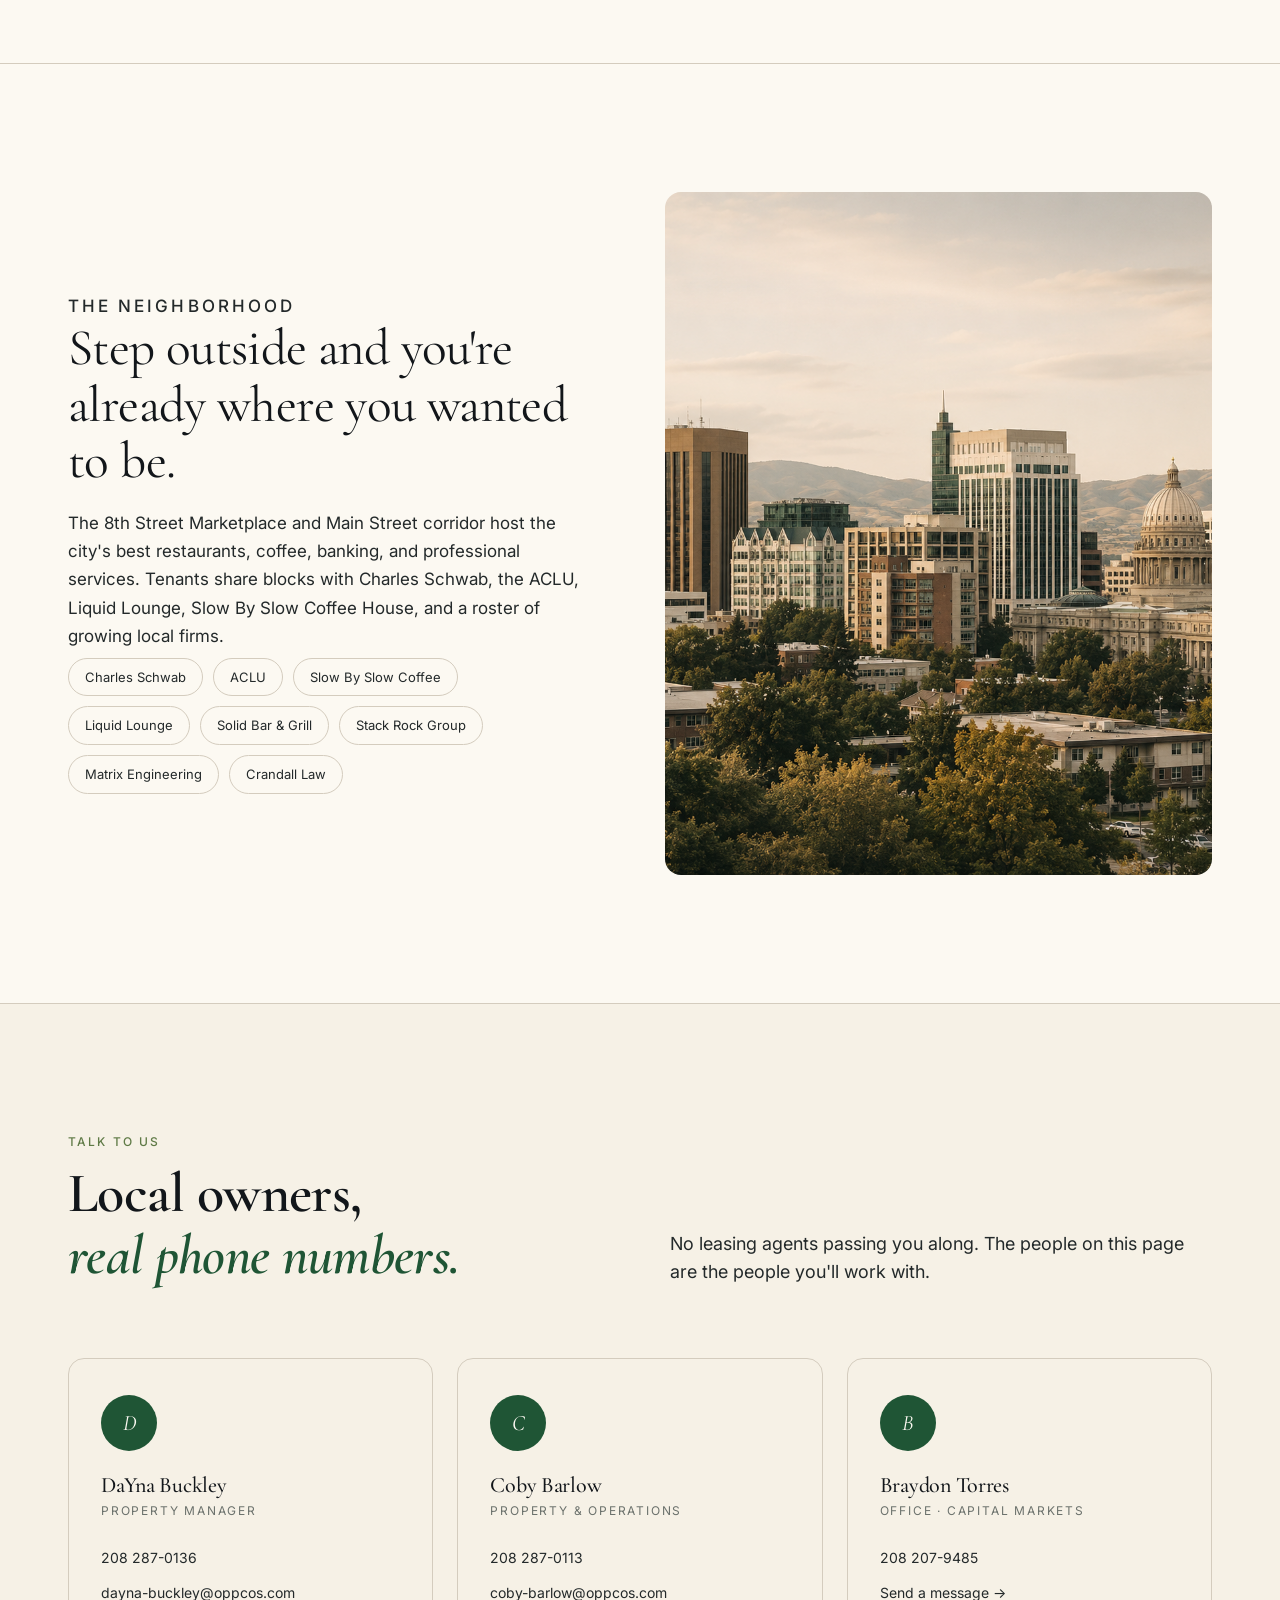
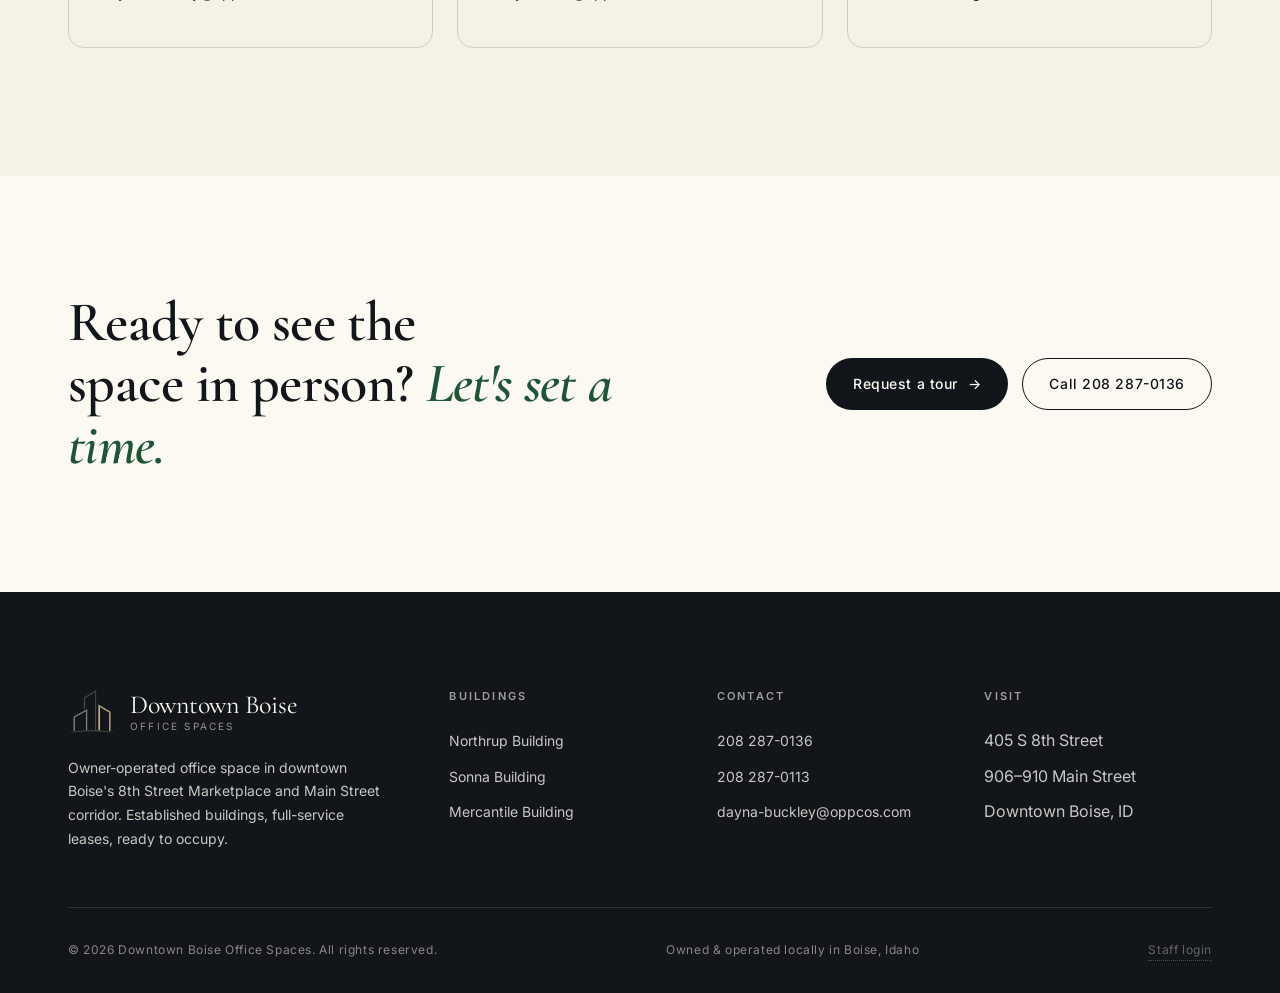
==== commit 821345e7: "Punch up palette, bolden type, add Lightroom-style filter to hero Client feedback: photo + colors lo" ====
--- a/index.html
+++ b/index.html
@@ -14,7 +14,7 @@
 <meta name="description" content="Tell us what your business needs and we'll match you with available downtown Boise office spaces that fit your budget, team size, and timeline. Northrup, Sonna, and Mercantile Buildings." />
 <link rel="preconnect" href="https://fonts.googleapis.com" />
 <link rel="preconnect" href="https://fonts.gstatic.com" crossorigin />
-<link href="https://fonts.googleapis.com/css2?family=Cormorant+Garamond:ital,wght@0,400;0,500;0,600;1,400;1,500&family=Inter:wght@400;500;600&display=swap" rel="stylesheet" />
+<link href="https://fonts.googleapis.com/css2?family=Cormorant+Garamond:ital,wght@0,500;0,600;0,700;1,500;1,600&family=Inter:wght@400;500;600;700&display=swap" rel="stylesheet" />
 <link rel="stylesheet" href="styles.css" />
 <link rel="icon" type="image/png" href="Brand%20Assets/Icon.png" />
 <link rel="apple-touch-icon" href="Brand%20Assets/Icon.png" />
--- a/styles.css
+++ b/styles.css
@@ -4,19 +4,21 @@
    ============================================ */
 
 :root {
-  /* Palette — sage/forest + warm sandstone, evokes Boise foothills */
-  --ink: #1a1f1c;
-  --ink-soft: #2c322e;
+  /* Palette — sage/forest + warm sandstone. Saturation + contrast
+     bumped per client feedback ("photo and colors look a little too
+     muted") so accents pop without leaving the Boise-foothills feel. */
+  --ink: #12161a;
+  --ink-soft: #23292a;
   --muted: #6b716c;
-  --line: #d9d4ca;
-  --paper: #f7f3ec;
-  --paper-2: #efe9dc;
-  --cream: #fbf8f2;
-  --forest: #2f4a3a;
-  --forest-deep: #1f3327;
-  --moss: #5a6e4a;
-  --terracotta: #b75d3c;
-  --ochre: #c89a4a;
+  --line: #d4ccbe;
+  --paper: #f6f1e6;
+  --paper-2: #ece4d2;
+  --cream: #fcf9f2;
+  --forest: #1f5535;
+  --forest-deep: #143822;
+  --moss: #5f7a46;
+  --terracotta: #c0563a;
+  --ochre: #d8a049;
   --white: #ffffff;
 
   --shadow-sm: 0 1px 2px rgba(26, 31, 28, 0.06), 0 1px 3px rgba(26, 31, 28, 0.04);
@@ -67,9 +69,9 @@
 
 h1, h2, h3, h4 {
   font-family: var(--font-display);
-  font-weight: 500;
-  letter-spacing: -0.01em;
-  line-height: 1.12;
+  font-weight: 600;
+  letter-spacing: -0.012em;
+  line-height: 1.1;
   color: var(--ink);
 }
 
@@ -84,19 +86,19 @@
 
 .display {
   font-size: clamp(48px, 7vw, 96px);
-  font-weight: 400;
-  letter-spacing: -0.02em;
+  font-weight: 600;
+  letter-spacing: -0.022em;
 }
 
 .display em {
   font-style: italic;
   color: var(--forest);
-  font-weight: 400;
+  font-weight: 600;
 }
 
 h2.section-title {
   font-size: clamp(34px, 4.5vw, 56px);
-  font-weight: 400;
+  font-weight: 600;
   margin-top: 12px;
 }
 
@@ -323,6 +325,9 @@
   background-size: cover;
   background-position: center;
   pointer-events: none;
+  /* "Lightroom" preset — punches contrast + saturation on the photo
+     so the golden-hour cityscape pops without going garish. */
+  filter: contrast(1.10) saturate(1.25) brightness(1.04);
   /* Fade in once frames start drawing */
   opacity: 0;
   transition: opacity 0.5s var(--ease);
@@ -808,6 +813,8 @@
   /* Hold-the-camera-still feel; very slow drift so the image never feels static */
   transform: scale(1.06);
   animation: buildingHeroFloat 26s var(--ease) infinite alternate;
+  /* Lightroom-style preset — match the home hero for consistency */
+  filter: contrast(1.10) saturate(1.25) brightness(1.04);
 }
 .building-hero-bg::after {
   content: "";
@@ -829,8 +836,8 @@
 }
 .building-hero h1 {
   font-size: clamp(48px, 7vw, 92px);
-  font-weight: 400;
-  letter-spacing: -0.02em;
+  font-weight: 600;
+  letter-spacing: -0.022em;
   max-width: 14ch;
   color: var(--cream);
 }
